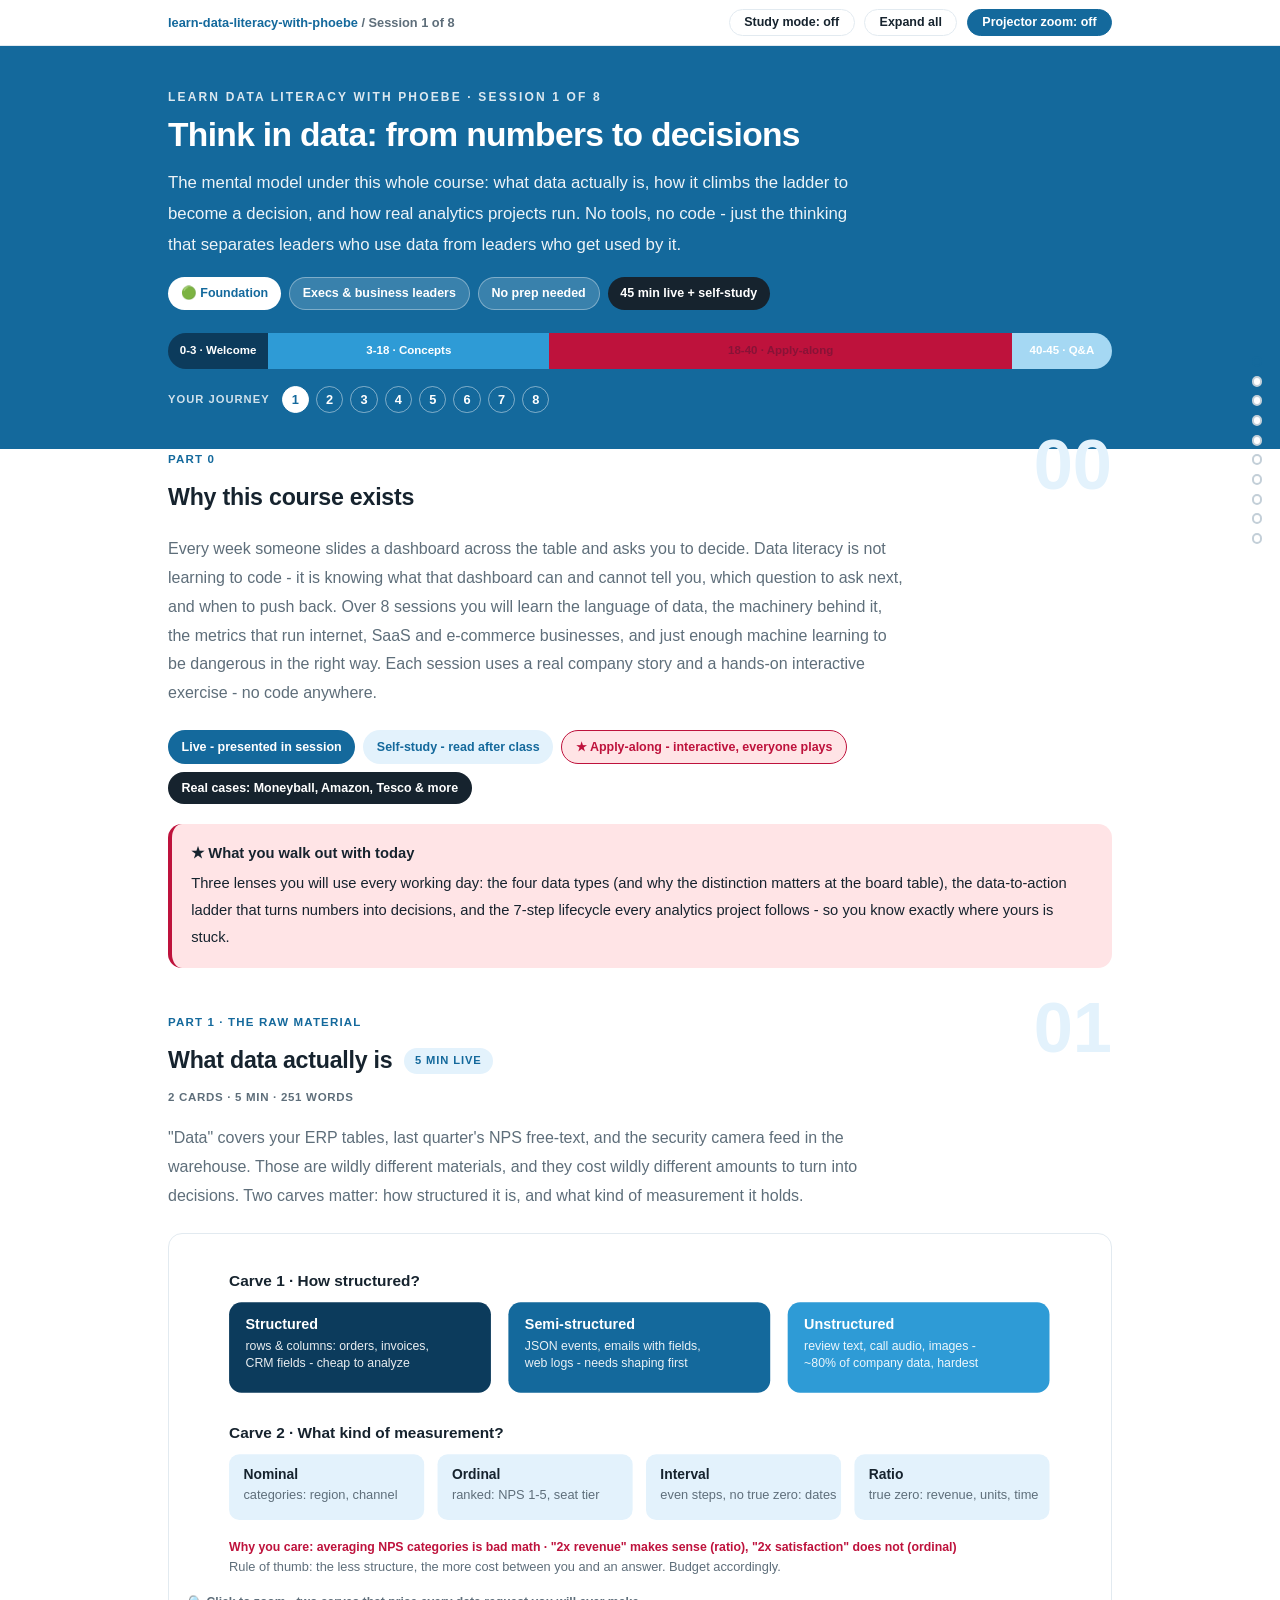
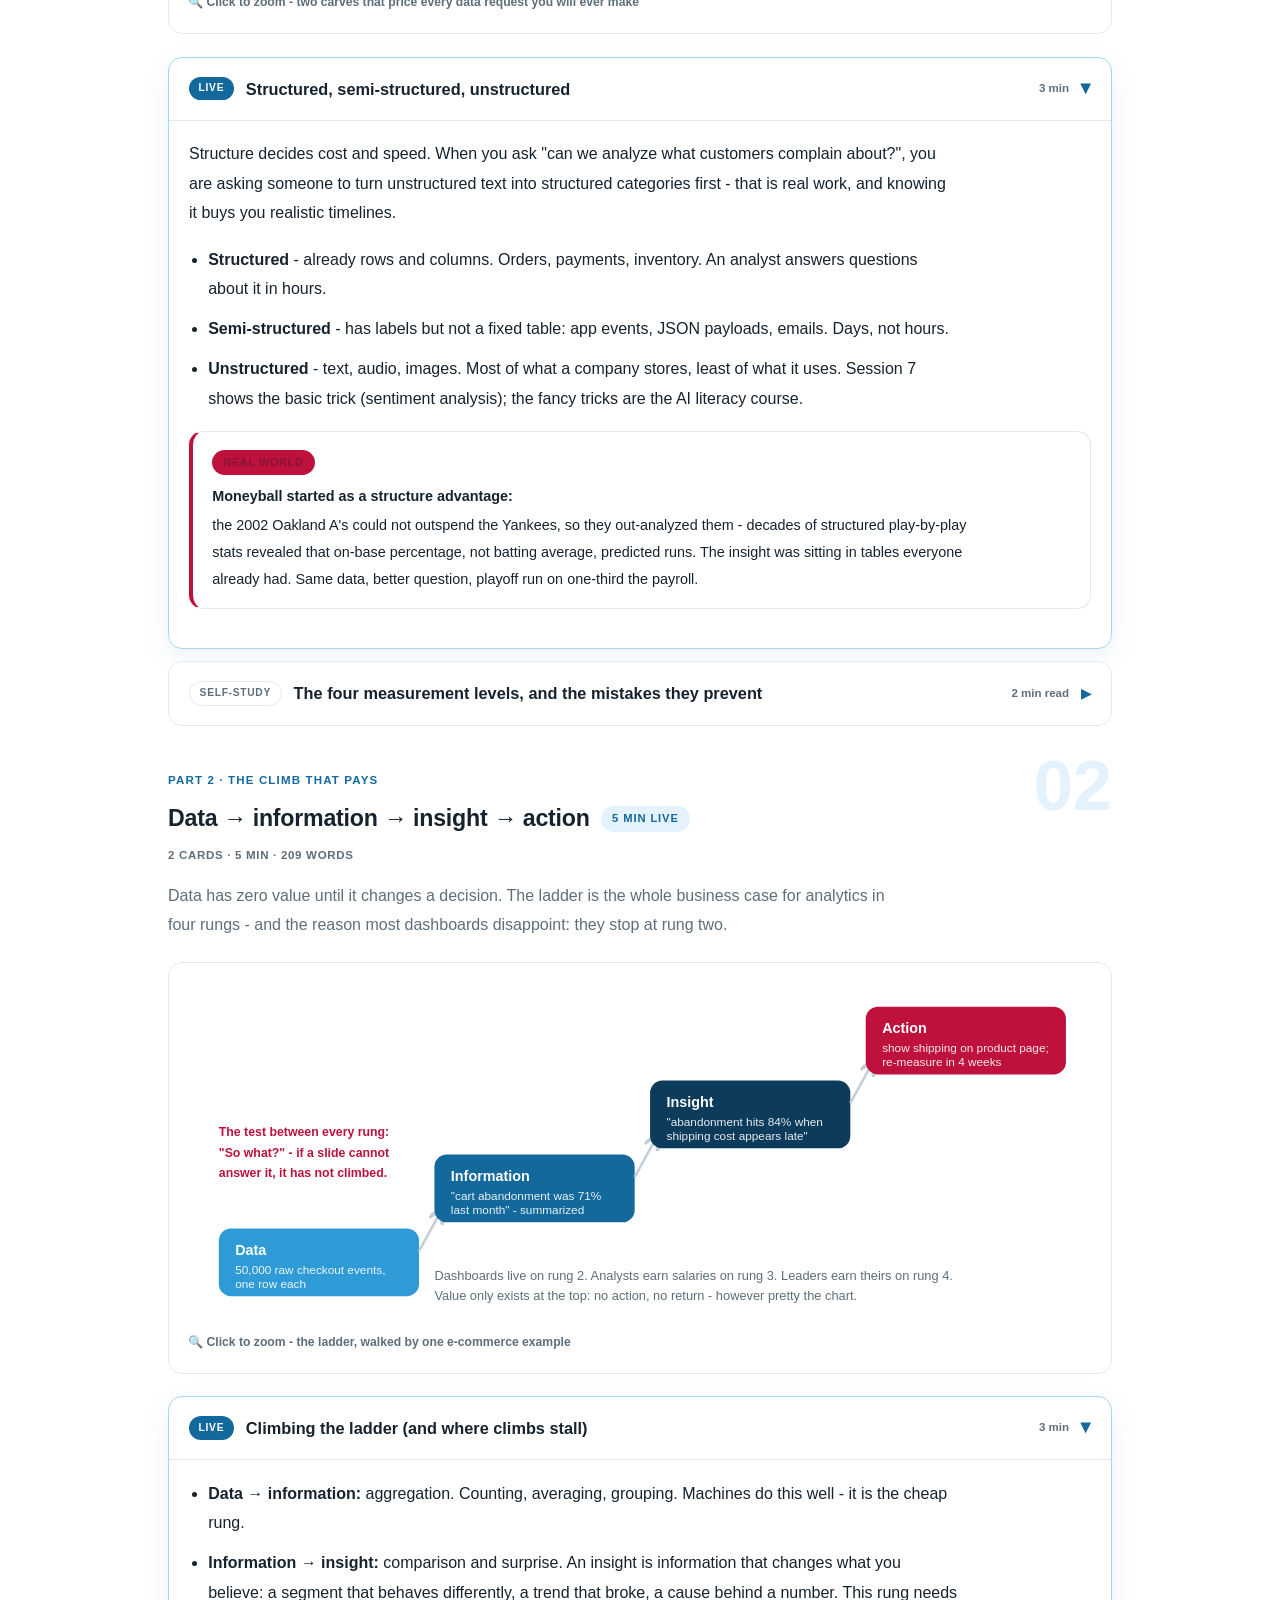
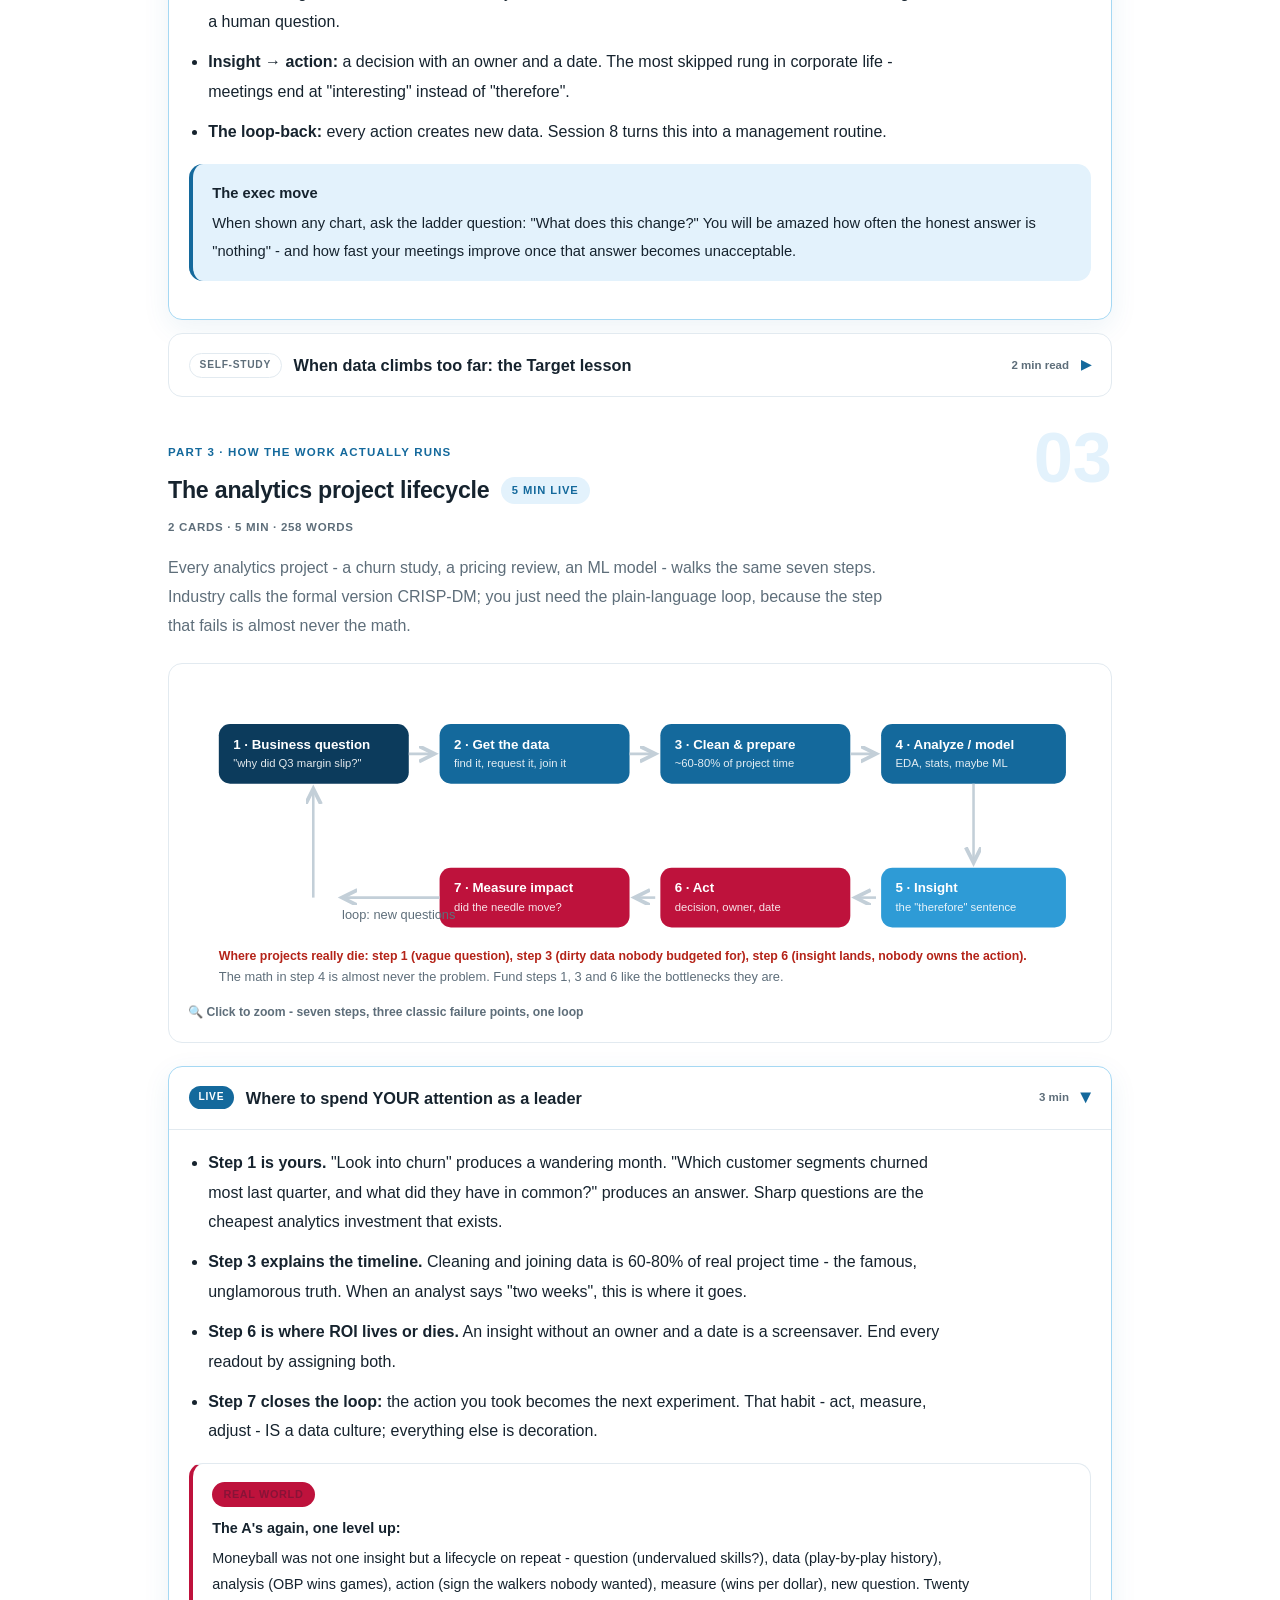
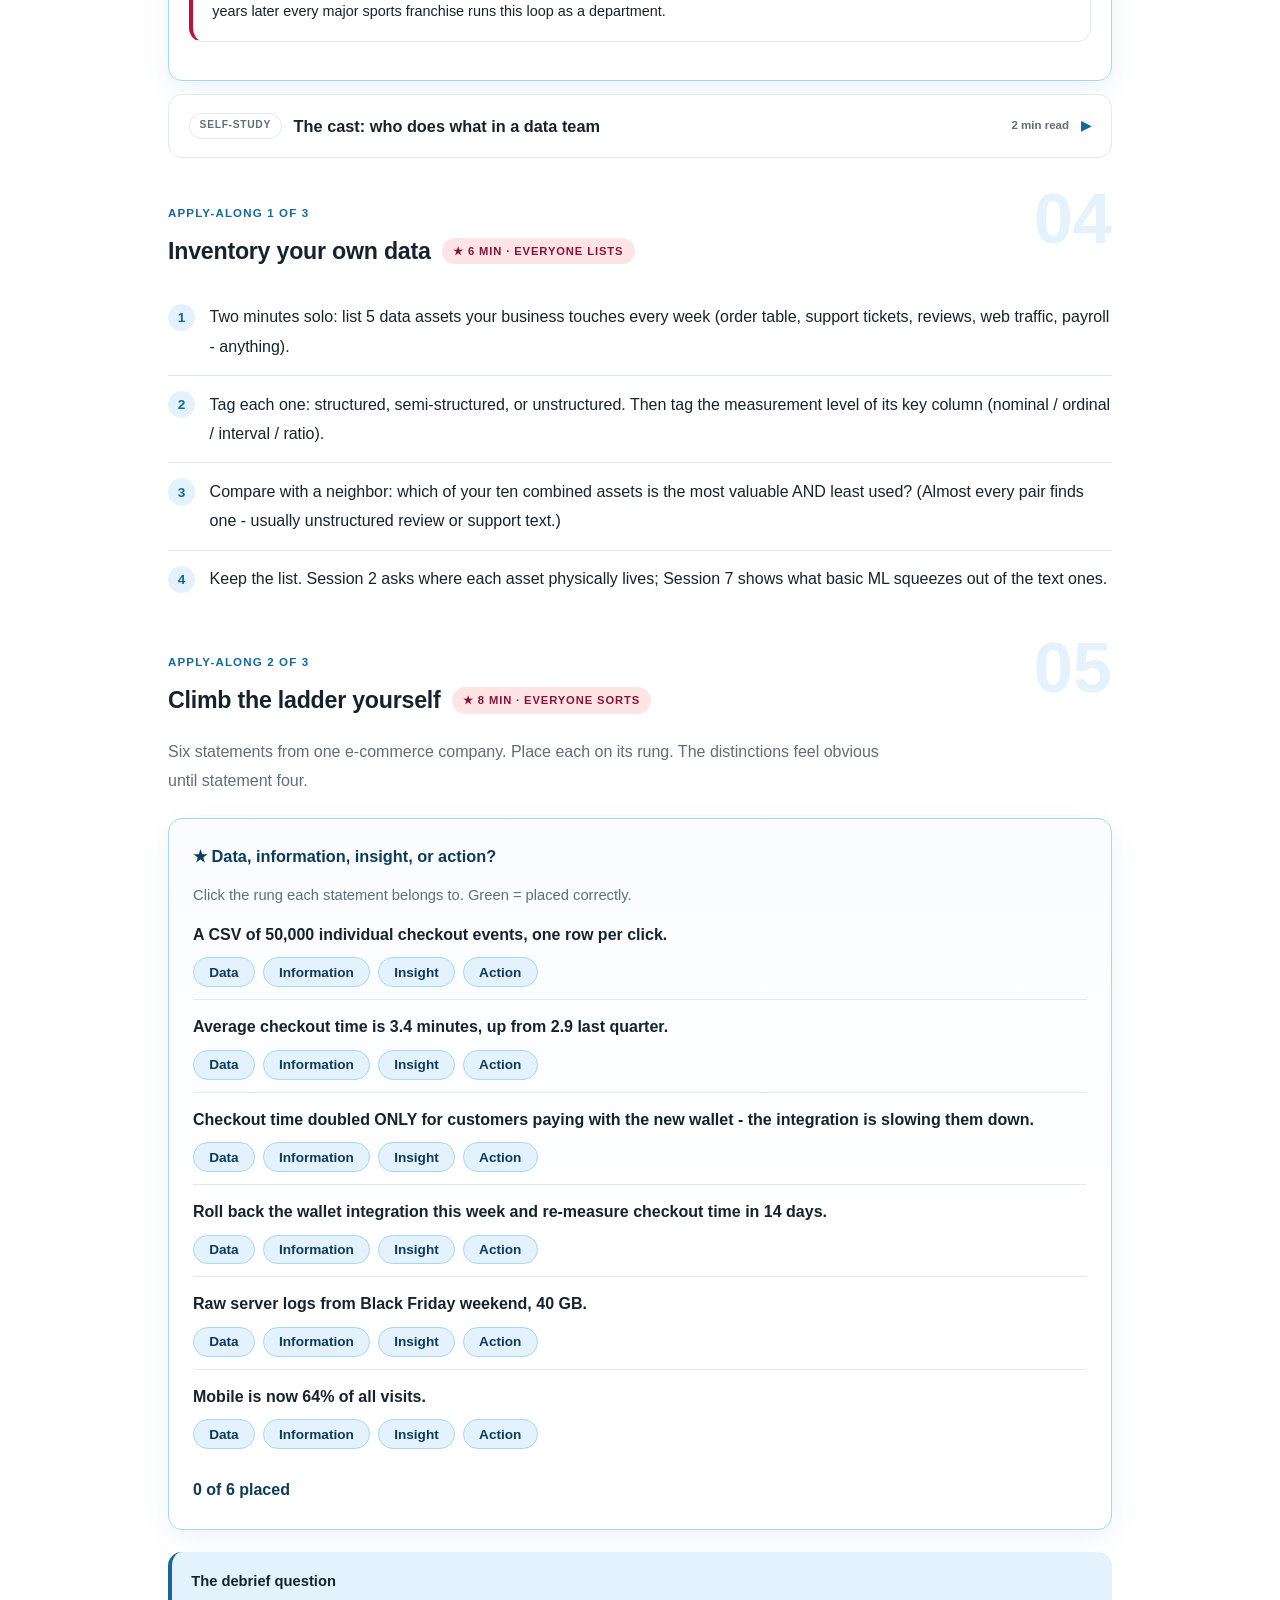
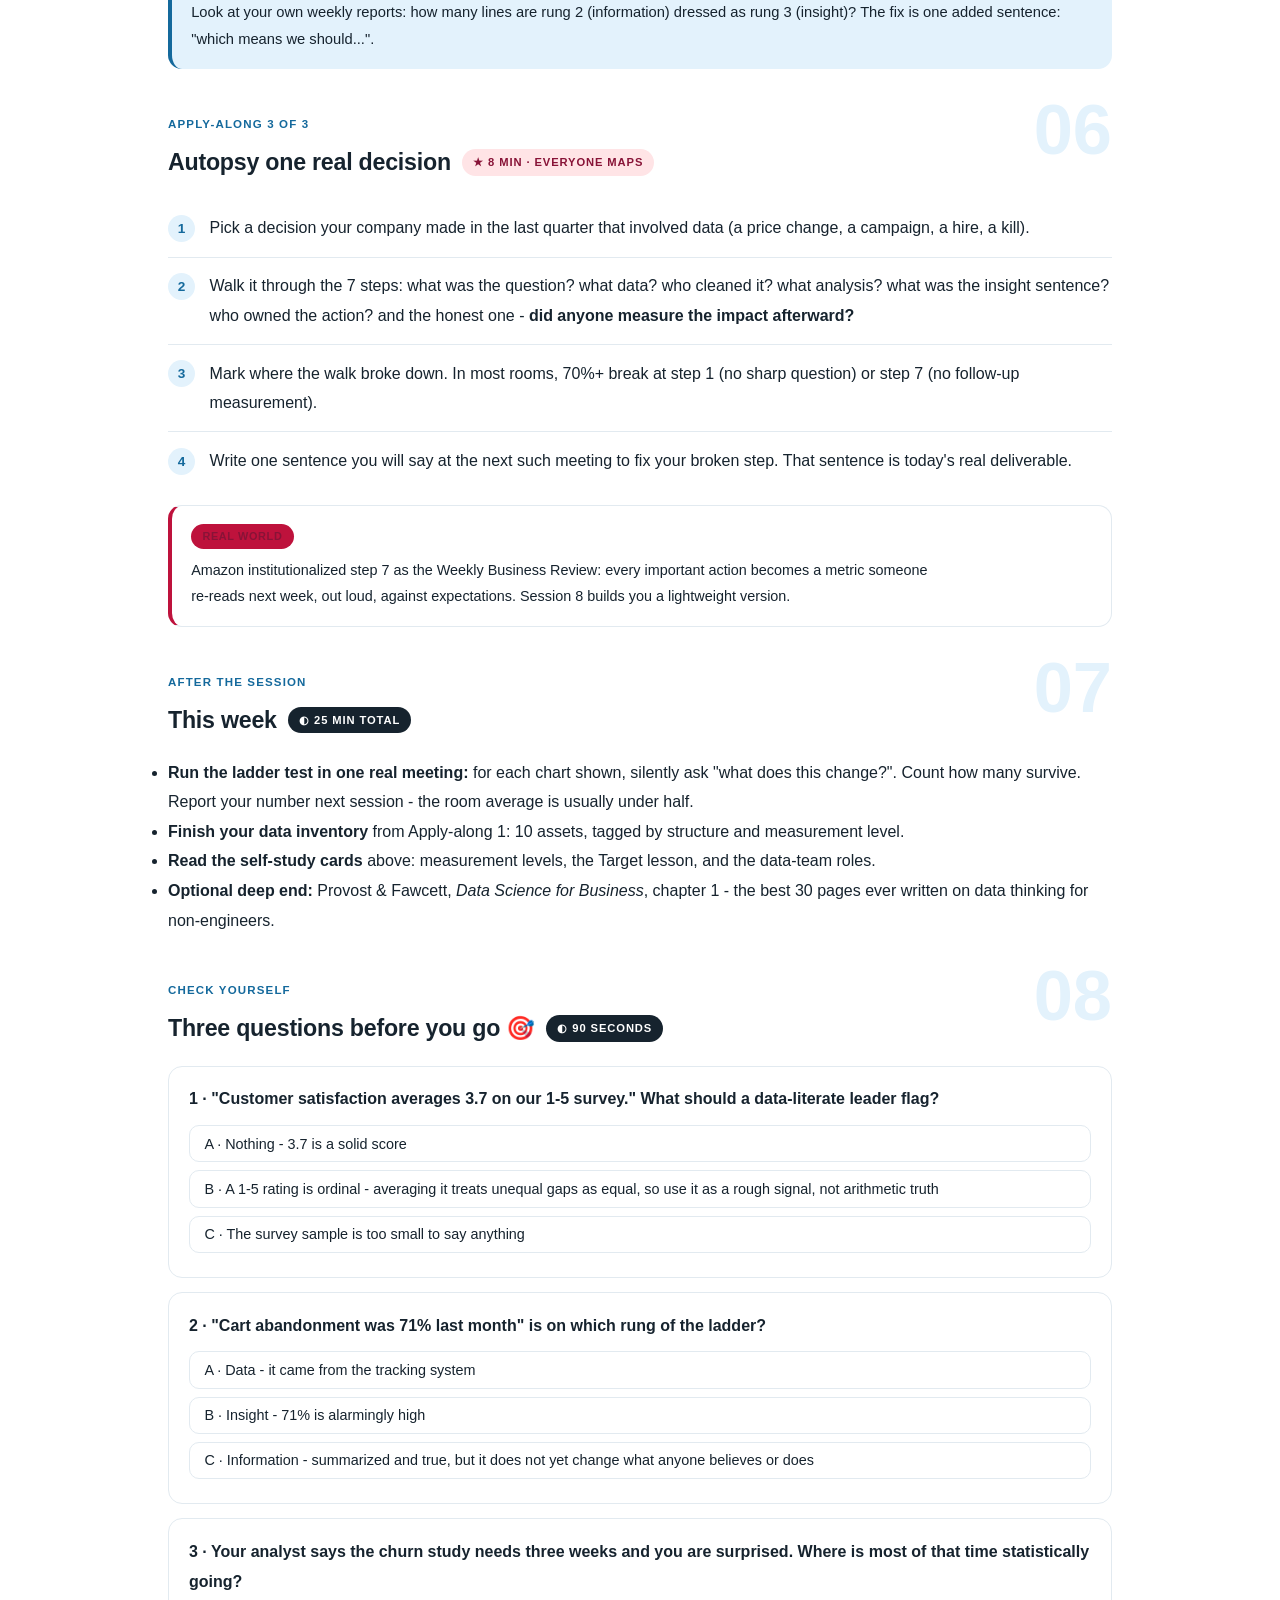
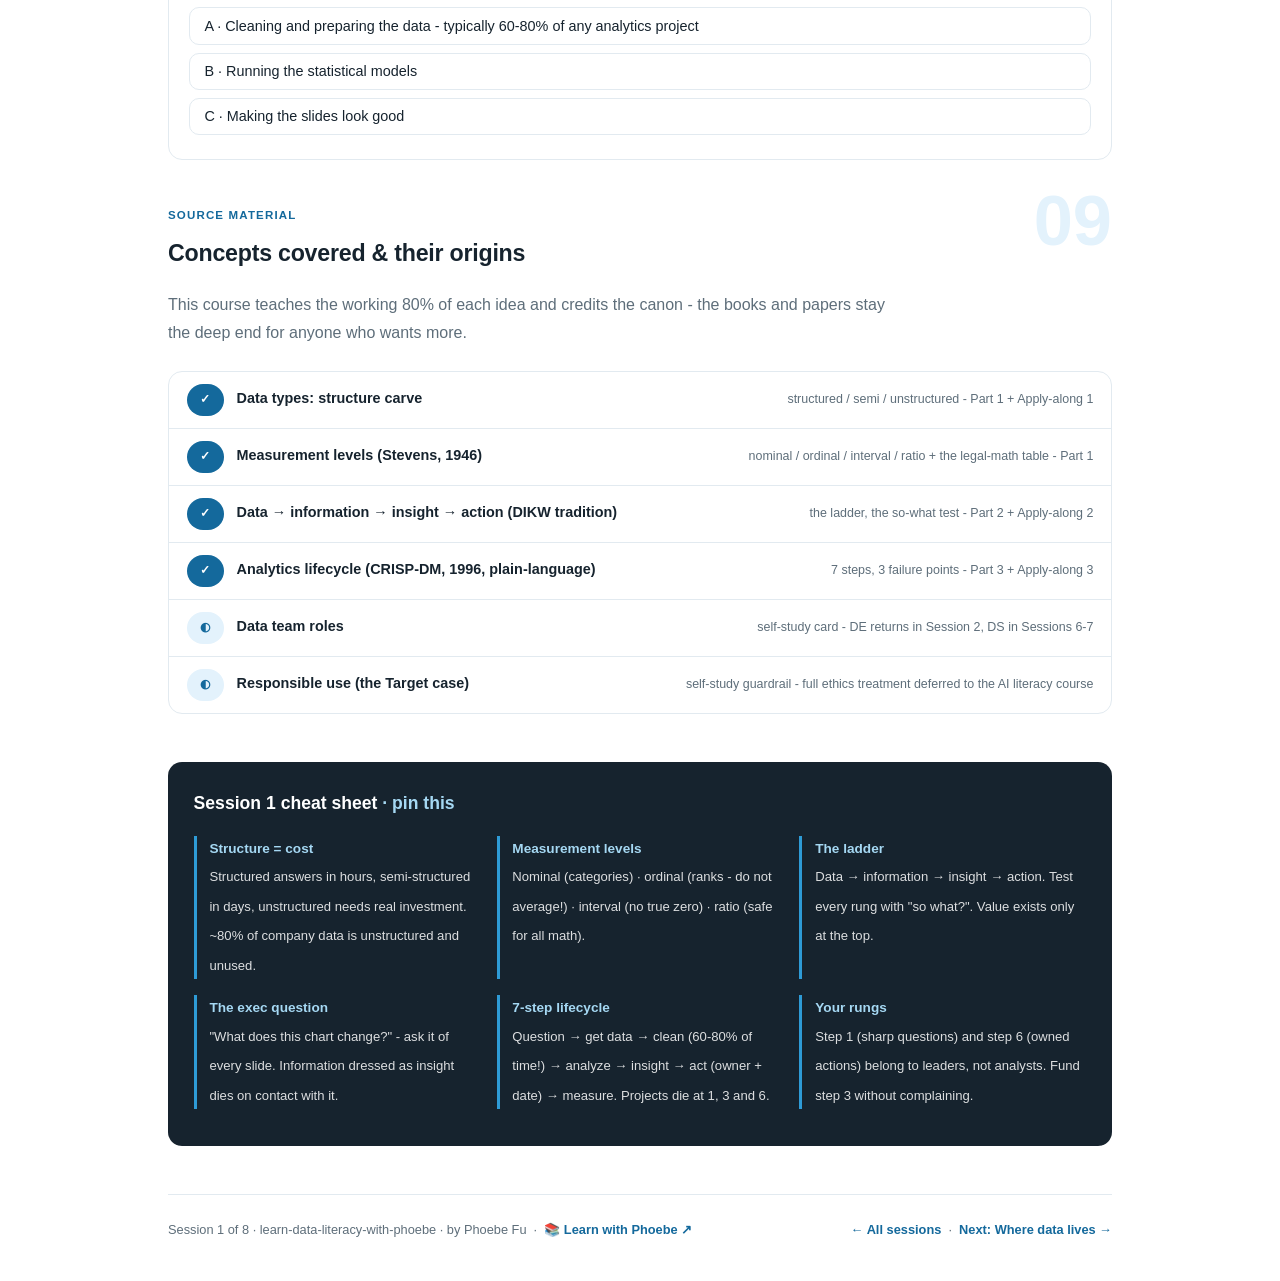
==== courses/01-think-in-data.html @ 130845bd "Fix diagram clipping and make every page readable on a narrow screen Diagrams: measured geometry def" ====
<!DOCTYPE html>
<html lang="en">
<head>
<meta charset="UTF-8">
<meta name="viewport" content="width=device-width, initial-scale=1.0">
<title>Session 1 · Think in data - learn data literacy with phoebe</title>
<link rel="stylesheet" href="../assets/style.css?v=16">
</head>
<body>

<div class="toolbar">
  <div class="wrap">
    <span class="crumb"><a href="../index.html">learn-data-literacy-with-phoebe</a> / Session 1 of 8</span>
    <button class="btn" id="toggle-all" type="button">Expand all</button>
    <button class="btn primary" id="zoom-toggle" type="button">Projector zoom: off</button>
  </div>
</div>

<header class="masthead">
  <div class="wrap">
    <div class="eyebrow">Learn Data Literacy with Phoebe · Session 1 of 8</div>
    <h1>Think in data: <span class="accent">from numbers to decisions</span></h1>
    <p class="sub">The mental model under this whole course: what data actually is, how it climbs the ladder to become a decision, and how real analytics projects run. No tools, no code - just the thinking that separates leaders who use data from leaders who get used by it.</p>
    <div class="chip-row">
      <span class="chip level">🟢 Foundation</span>
      <span class="chip audience">Execs &amp; business leaders</span>
      <span class="chip audience">No prep needed</span>
      <span class="chip time">45 min live + self-study</span>
    </div>
    <div class="agenda">
      <span class="a1" style="flex:1">0-3 · Welcome</span>
      <span class="a2" style="flex:3">3-18 · Concepts</span>
      <span class="a3" style="flex:5">18-40 · Apply-along</span>
      <span class="a4" style="flex:1">40-45 · Q&amp;A</span>
    </div>
  </div>
</header>

<main class="wrap">

  <!-- ============ INTRO ============ -->
  <section class="section" id="intro">
    <div class="section-kicker">
      <span class="klabel">Part 0</span>
      <h2>Why this course exists</h2>
    </div>
    <p class="lede">Every week someone slides a dashboard across the table and asks you to decide. Data literacy is not learning to code - it is knowing what that dashboard can and cannot tell you, which question to ask next, and when to push back. Over 8 sessions you will learn the language of data, the machinery behind it, the metrics that run internet, SaaS and e-commerce businesses, and just enough machine learning to be dangerous in the right way. Each session uses a real company story and a hands-on interactive exercise - no code anywhere.</p>
    <div class="legend">
      <span class="pill solid">Live - presented in session</span>
      <span class="pill light">Self-study - read after class</span>
      <span class="pill amber">★ Apply-along - interactive, everyone plays</span>
      <span class="pill inkpill">Real cases: Moneyball, Amazon, Tesco &amp; more</span>
    </div>
    <div class="callout win">
      <strong>★ What you walk out with today</strong>
      Three lenses you will use every working day: the four data types (and why the distinction matters at the board table), the data-to-action ladder that turns numbers into decisions, and the 7-step lifecycle every analytics project follows - so you know exactly where yours is stuck.
    </div>
  </section>

  <!-- ============ PART 1: DATA TYPES ============ -->
  <section class="section" id="data-types">
    <div class="section-kicker">
      <span class="klabel">Part 1 · the raw material</span>
      <h2>What data actually is <span class="tag concept">5 min live</span></h2>
    </div>
    <p class="lede">"Data" covers your ERP tables, last quarter's NPS free-text, and the security camera feed in the warehouse. Those are wildly different materials, and they cost wildly different amounts to turn into decisions. Two carves matter: how structured it is, and what kind of measurement it holds.</p>

    <figure class="zoomable">
      <svg viewBox="0 0 880 320" xmlns="http://www.w3.org/2000/svg" role="img" aria-label="Data types: structured, semi-structured, unstructured columns with examples, plus measurement levels below">
        <style>
          .dtT { font: 700 14px Inter, sans-serif; fill: #FFFFFF; }
          .dtS { font: 400 12px Inter, sans-serif; fill: #FFFFFF; opacity: .9; }
          .dtH { font: 700 15px Inter, sans-serif; fill: #16232E; }
          .dtX { font: 400 12.5px Inter, sans-serif; fill: #5E6E7A; }
          .dtN { font: 600 12px Inter, sans-serif; fill: #BE123C; }
        </style>
        <text class="dtH" x="40" y="32">Carve 1 · How structured?</text>
        <rect x="40" y="48" width="255" height="88" rx="12" fill="#0C3B5C"/>
        <text class="dtT" x="56" y="74">Structured</text>
        <text class="dtS" x="56" y="94">rows &amp; columns: orders, invoices,</text>
        <text class="dtS" x="56" y="111">CRM fields - cheap to analyze</text>
        <rect x="312" y="48" width="255" height="88" rx="12" fill="#14699C"/>
        <text class="dtT" x="328" y="74">Semi-structured</text>
        <text class="dtS" x="328" y="94">JSON events, emails with fields,</text>
        <text class="dtS" x="328" y="111">web logs - needs shaping first</text>
        <rect x="584" y="48" width="255" height="88" rx="12" fill="#2E9BD6"/>
        <text class="dtT" x="600" y="74">Unstructured</text>
        <text class="dtS" x="600" y="94">review text, call audio, images -</text>
        <text class="dtS" x="600" y="111">~80% of company data, hardest</text>
        <text class="dtH" x="40" y="180">Carve 2 · What kind of measurement?</text>
        <rect x="40" y="196" width="190" height="64" rx="10" fill="#E3F2FC"/>
        <text class="dtH" x="54" y="220" style="font-size:13.5px">Nominal</text>
        <text class="dtX" x="54" y="240">categories: region, channel</text>
        <rect x="243" y="196" width="190" height="64" rx="10" fill="#E3F2FC"/>
        <text class="dtH" x="257" y="220" style="font-size:13.5px">Ordinal</text>
        <text class="dtX" x="257" y="240">ranked: NPS 1-5, seat tier</text>
        <rect x="446" y="196" width="190" height="64" rx="10" fill="#E3F2FC"/>
        <text class="dtH" x="460" y="220" style="font-size:13.5px">Interval</text>
        <text class="dtX" x="460" y="240">even steps, no true zero: dates</text>
        <rect x="649" y="196" width="190" height="64" rx="10" fill="#E3F2FC"/>
        <text class="dtH" x="663" y="220" style="font-size:13.5px">Ratio</text>
        <text class="dtX" x="663" y="240">true zero: revenue, units, time</text>
        <text class="dtN" x="40" y="290">Why you care: averaging NPS categories is bad math · "2x revenue" makes sense (ratio), "2x satisfaction" does not (ordinal)</text>
        <text class="dtX" x="40" y="310">Rule of thumb: the less structure, the more cost between you and an answer. Budget accordingly.</text>
      </svg>
      <figcaption>🔍 Click to zoom - two carves that price every data request you will ever make</figcaption>
    </figure>

    <details class="card" open>
      <summary><span class="mode live">Live</span>Structured, semi-structured, unstructured<span class="mini">3 min</span><span class="caret">▶</span></summary>
      <div class="body">
        <p>Structure decides cost and speed. When you ask "can we analyze what customers complain about?", you are asking someone to turn unstructured text into structured categories first - that is real work, and knowing it buys you realistic timelines.</p>
        <ul>
          <li><strong>Structured</strong> - already rows and columns. Orders, payments, inventory. An analyst answers questions about it in hours.</li>
          <li><strong>Semi-structured</strong> - has labels but not a fixed table: app events, JSON payloads, emails. Days, not hours.</li>
          <li><strong>Unstructured</strong> - text, audio, images. Most of what a company stores, least of what it uses. Session 7 shows the basic trick (sentiment analysis); the fancy tricks are the AI literacy course.</li>
        </ul>
        <div class="callout example">
          <span class="ex-pill">Real world</span>
          <p><strong>Moneyball started as a structure advantage:</strong> the 2002 Oakland A's could not outspend the Yankees, so they out-analyzed them - decades of structured play-by-play stats revealed that on-base percentage, not batting average, predicted runs. The insight was sitting in tables everyone already had. Same data, better question, playoff run on one-third the payroll.</p>
        </div>
      </div>
    </details>

    <details class="card">
      <summary><span class="mode self">Self-study</span>The four measurement levels, and the mistakes they prevent<span class="mini">2 min read</span><span class="caret">▶</span></summary>
      <div class="body">
        <p>Nominal, ordinal, interval, ratio - a 1946 psychology paper (Stevens) that still decides which math is legal on which column.</p>
        <table class="clean">
          <thead><tr><th>Level</th><th>Example</th><th>Legal math</th><th>Classic mistake</th></tr></thead>
          <tbody>
            <tr><td>Nominal</td><td>region, payment method</td><td>counts, mode</td><td>"average region" - meaningless</td></tr>
            <tr><td>Ordinal</td><td>NPS bucket, support tier</td><td>median, ranking</td><td>averaging 1-5 ratings as if the gaps were equal</td></tr>
            <tr><td>Interval</td><td>dates, temperature</td><td>differences</td><td>"March is twice February" - no true zero</td></tr>
            <tr><td>Ratio</td><td>revenue, units, duration</td><td>everything incl. ratios</td><td>rare - this one is safe</td></tr>
          </tbody>
        </table>
        <p>The exec takeaway: when a slide averages an ordinal scale ("satisfaction is 3.7"), treat it as a rough signal, not arithmetic truth - and feel free to say so.</p>
      </div>
    </details>
  </section>

  <!-- ============ PART 2: THE LADDER ============ -->
  <section class="section" id="ladder">
    <div class="section-kicker">
      <span class="klabel">Part 2 · the climb that pays</span>
      <h2>Data → information → insight → action <span class="tag concept">5 min live</span></h2>
    </div>
    <p class="lede">Data has zero value until it changes a decision. The ladder is the whole business case for analytics in four rungs - and the reason most dashboards disappoint: they stop at rung two.</p>

    <figure class="zoomable">
      <svg viewBox="0 0 880 330" xmlns="http://www.w3.org/2000/svg" role="img" aria-label="Ascending ladder from data to information to insight to action, each rung with a definition and the cart abandonment example">
        <style>
          .laT { font: 700 14px Inter, sans-serif; fill: #FFFFFF; }
          .laS { font: 400 11.5px Inter, sans-serif; fill: #FFFFFF; opacity: .9; }
          .laX { font: 400 12.5px Inter, sans-serif; fill: #5E6E7A; }
          .laQ { font: 600 12px Inter, sans-serif; fill: #BE123C; }
          .laA { stroke: #C3CFD8; stroke-width: 2.5; fill: none; marker-end: url(#laAh); }
        </style>
        <defs>
          <marker id="laAh" markerWidth="8" markerHeight="8" refX="6" refY="3" orient="auto">
            <path d="M0,0 L6,3 L0,6" fill="none" stroke="#C3CFD8" stroke-width="1.5"/>
          </marker>
        </defs>
        <rect x="30" y="240" width="195" height="66" rx="12" fill="#2E9BD6"/>
        <text class="laT" x="46" y="266">Data</text>
        <text class="laS" x="46" y="284">50,000 raw checkout events,</text>
        <text class="laS" x="46" y="298">one row each</text>
        <line class="laA" x1="225" y1="262" x2="248" y2="220"/>
        <rect x="240" y="168" width="195" height="66" rx="12" fill="#14699C"/>
        <text class="laT" x="256" y="194">Information</text>
        <text class="laS" x="256" y="212">"cart abandonment was 71%</text>
        <text class="laS" x="256" y="226">last month" - summarized</text>
        <line class="laA" x1="435" y1="190" x2="458" y2="148"/>
        <rect x="450" y="96" width="195" height="66" rx="12" fill="#0C3B5C"/>
        <text class="laT" x="466" y="122">Insight</text>
        <text class="laS" x="466" y="140">"abandonment hits 84% when</text>
        <text class="laS" x="466" y="154">shipping cost appears late"</text>
        <line class="laA" x1="645" y1="118" x2="668" y2="76"/>
        <rect x="660" y="24" width="195" height="66" rx="12" fill="#BE123C"/>
        <text class="laT" x="676" y="50">Action</text>
        <text class="laS" x="676" y="68">show shipping on product page;</text>
        <text class="laS" x="676" y="82">re-measure in 4 weeks</text>
        <text class="laQ" x="30" y="150">The test between every rung:</text>
        <text class="laQ" x="30" y="170">"So what?" - if a slide cannot</text>
        <text class="laQ" x="30" y="190">answer it, it has not climbed.</text>
        <text class="laX" x="240" y="290">Dashboards live on rung 2. Analysts earn salaries on rung 3. Leaders earn theirs on rung 4.</text>
        <text class="laX" x="240" y="310">Value only exists at the top: no action, no return - however pretty the chart.</text>
      </svg>
      <figcaption>🔍 Click to zoom - the ladder, walked by one e-commerce example</figcaption>
    </figure>

    <details class="card" open>
      <summary><span class="mode live">Live</span>Climbing the ladder (and where climbs stall)<span class="mini">3 min</span><span class="caret">▶</span></summary>
      <div class="body">
        <ul>
          <li><strong>Data → information:</strong> aggregation. Counting, averaging, grouping. Machines do this well - it is the cheap rung.</li>
          <li><strong>Information → insight:</strong> comparison and surprise. An insight is information that changes what you believe: a segment that behaves differently, a trend that broke, a cause behind a number. This rung needs a human question.</li>
          <li><strong>Insight → action:</strong> a decision with an owner and a date. The most skipped rung in corporate life - meetings end at "interesting" instead of "therefore".</li>
          <li><strong>The loop-back:</strong> every action creates new data. Session 8 turns this into a management routine.</li>
        </ul>
        <div class="callout tip">
          <strong>The exec move</strong>
          When shown any chart, ask the ladder question: "What does this change?" You will be amazed how often the honest answer is "nothing" - and how fast your meetings improve once that answer becomes unacceptable.
        </div>
      </div>
    </details>

    <details class="card">
      <summary><span class="mode self">Self-study</span>When data climbs too far: the Target lesson<span class="mini">2 min read</span><span class="caret">▶</span></summary>
      <div class="body">
        <p>The ladder has a guardrail. In 2012, Target's statisticians built a pregnancy-prediction score from shopping patterns (unscented lotion, supplements, cotton balls) and mailed baby coupons - famously reaching a teenager before her father knew. The analytics worked perfectly; the action was the failure. Data literacy includes rung-4 judgment: <strong>just because data supports an action does not mean the action is wise, legal, or kind.</strong> Ask "how would this feel published on the front page?" before shipping the campaign.</p>
      </div>
    </details>
  </section>

  <!-- ============ PART 3: LIFECYCLE ============ -->
  <section class="section" id="lifecycle">
    <div class="section-kicker">
      <span class="klabel">Part 3 · how the work actually runs</span>
      <h2>The analytics project lifecycle <span class="tag concept">5 min live</span></h2>
    </div>
    <p class="lede">Every analytics project - a churn study, a pricing review, an ML model - walks the same seven steps. Industry calls the formal version CRISP-DM; you just need the plain-language loop, because the step that fails is almost never the math.</p>

    <figure class="zoomable">
      <svg viewBox="0 0 880 300" xmlns="http://www.w3.org/2000/svg" role="img" aria-label="Seven step analytics lifecycle loop from business question through data, cleaning, analysis, insight, action, measurement, looping back">
        <style>
          .lcT { font: 700 13px Inter, sans-serif; fill: #FFFFFF; }
          .lcS { font: 400 11px Inter, sans-serif; fill: #FFFFFF; opacity: .88; }
          .lcX { font: 400 12.5px Inter, sans-serif; fill: #5E6E7A; }
          .lcW { font: 600 12px Inter, sans-serif; fill: #B42318; }
          .lcA { stroke: #C3CFD8; stroke-width: 2.5; fill: none; marker-end: url(#lcAh); }
        </style>
        <defs>
          <marker id="lcAh" markerWidth="8" markerHeight="8" refX="6" refY="3" orient="auto">
            <path d="M0,0 L6,3 L0,6" fill="none" stroke="#C3CFD8" stroke-width="1.5"/>
          </marker>
        </defs>
        <rect x="30" y="40" width="185" height="58" rx="11" fill="#0C3B5C"/>
        <text class="lcT" x="44" y="64">1 · Business question</text>
        <text class="lcS" x="44" y="82">"why did Q3 margin slip?"</text>
        <rect x="245" y="40" width="185" height="58" rx="11" fill="#14699C"/>
        <text class="lcT" x="259" y="64">2 · Get the data</text>
        <text class="lcS" x="259" y="82">find it, request it, join it</text>
        <rect x="460" y="40" width="185" height="58" rx="11" fill="#14699C"/>
        <text class="lcT" x="474" y="64">3 · Clean &amp; prepare</text>
        <text class="lcS" x="474" y="82">~60-80% of project time</text>
        <rect x="675" y="40" width="180" height="58" rx="11" fill="#14699C"/>
        <text class="lcT" x="689" y="64">4 · Analyze / model</text>
        <text class="lcS" x="689" y="82">EDA, stats, maybe ML</text>
        <rect x="675" y="180" width="180" height="58" rx="11" fill="#2E9BD6"/>
        <text class="lcT" x="689" y="204">5 · Insight</text>
        <text class="lcS" x="689" y="222">the "therefore" sentence</text>
        <rect x="460" y="180" width="185" height="58" rx="11" fill="#BE123C"/>
        <text class="lcT" x="474" y="204">6 · Act</text>
        <text class="lcS" x="474" y="222">decision, owner, date</text>
        <rect x="245" y="180" width="185" height="58" rx="11" fill="#BE123C"/>
        <text class="lcT" x="259" y="204">7 · Measure impact</text>
        <text class="lcS" x="259" y="222">did the needle move?</text>
        <line class="lcA" x1="215" y1="69" x2="240" y2="69"/>
        <line class="lcA" x1="430" y1="69" x2="455" y2="69"/>
        <line class="lcA" x1="645" y1="69" x2="670" y2="69"/>
        <line class="lcA" x1="765" y1="98" x2="765" y2="175"/>
        <line class="lcA" x1="670" y1="209" x2="650" y2="209"/>
        <line class="lcA" x1="455" y1="209" x2="435" y2="209"/>
        <line class="lcA" x1="245" y1="209" x2="150" y2="209"/>
        <line class="lcA" x1="122" y1="209" x2="122" y2="103"/>
        <text class="lcX" x="150" y="230">loop: new questions</text>
        <text class="lcW" x="30" y="270">Where projects really die: step 1 (vague question), step 3 (dirty data nobody budgeted for), step 6 (insight lands, nobody owns the action).</text>
        <text class="lcX" x="30" y="290">The math in step 4 is almost never the problem. Fund steps 1, 3 and 6 like the bottlenecks they are.</text>
      </svg>
      <figcaption>🔍 Click to zoom - seven steps, three classic failure points, one loop</figcaption>
    </figure>

    <details class="card" open>
      <summary><span class="mode live">Live</span>Where to spend YOUR attention as a leader<span class="mini">3 min</span><span class="caret">▶</span></summary>
      <div class="body">
        <ul>
          <li><strong>Step 1 is yours.</strong> "Look into churn" produces a wandering month. "Which customer segments churned most last quarter, and what did they have in common?" produces an answer. Sharp questions are the cheapest analytics investment that exists.</li>
          <li><strong>Step 3 explains the timeline.</strong> Cleaning and joining data is 60-80% of real project time - the famous, unglamorous truth. When an analyst says "two weeks", this is where it goes.</li>
          <li><strong>Step 6 is where ROI lives or dies.</strong> An insight without an owner and a date is a screensaver. End every readout by assigning both.</li>
          <li><strong>Step 7 closes the loop:</strong> the action you took becomes the next experiment. That habit - act, measure, adjust - IS a data culture; everything else is decoration.</li>
        </ul>
        <div class="callout example">
          <span class="ex-pill">Real world</span>
          <p><strong>The A's again, one level up:</strong> Moneyball was not one insight but a lifecycle on repeat - question (undervalued skills?), data (play-by-play history), analysis (OBP wins games), action (sign the walkers nobody wanted), measure (wins per dollar), new question. Twenty years later every major sports franchise runs this loop as a department.</p>
        </div>
      </div>
    </details>

    <details class="card">
      <summary><span class="mode self">Self-study</span>The cast: who does what in a data team<span class="mini">2 min read</span><span class="caret">▶</span></summary>
      <div class="body">
        <table class="clean">
          <thead><tr><th>Role</th><th>Owns</th><th>Ask them for</th></tr></thead>
          <tbody>
            <tr><td>Data engineer (DE)</td><td>pipelines, the plumbing (Session 2)</td><td>"can we get this data flowing reliably?"</td></tr>
            <tr><td>Data analyst (DA)</td><td>steps 2-5: queries, EDA, dashboards</td><td>"what happened, where, to whom?"</td></tr>
            <tr><td>Data scientist (DS)</td><td>step 4 heavy lifting: models, forecasts (Sessions 6-7)</td><td>"what will happen? what drives it?"</td></tr>
            <tr><td>BI / analytics engineer</td><td>metrics layer, self-serve dashboards (Sessions 4-5)</td><td>"one agreed number everyone trusts"</td></tr>
          </tbody>
        </table>
        <p>Small companies collapse all four into one heroic human. Knowing the hats exist keeps your requests fair - and tells you who is missing when everything feels slow.</p>
      </div>
    </details>
  </section>

  <!-- ============ DEMO 1 ============ -->
  <section class="section" id="demo-1">
    <div class="section-kicker">
      <span class="klabel">Apply-along 1 of 3</span>
      <h2>Inventory your own data <span class="tag demo">★ 6 min · everyone lists</span></h2>
    </div>
    <div class="steps">
      <div class="step"><p>Two minutes solo: list 5 data assets your business touches every week (order table, support tickets, reviews, web traffic, payroll - anything).</p></div>
      <div class="step"><p>Tag each one: structured, semi-structured, or unstructured. Then tag the measurement level of its key column (nominal / ordinal / interval / ratio).</p></div>
      <div class="step"><p>Compare with a neighbor: which of your ten combined assets is the most valuable AND least used? (Almost every pair finds one - usually unstructured review or support text.)</p></div>
      <div class="step"><p>Keep the list. Session 2 asks where each asset physically lives; Session 7 shows what basic ML squeezes out of the text ones.</p></div>
    </div>
  </section>

  <!-- ============ DEMO 2 ============ -->
  <section class="section" id="demo-2">
    <div class="section-kicker">
      <span class="klabel">Apply-along 2 of 3</span>
      <h2>Climb the ladder yourself <span class="tag demo">★ 8 min · everyone sorts</span></h2>
    </div>
    <p class="lede">Six statements from one e-commerce company. Place each on its rung. The distinctions feel obvious until statement four.</p>
    <div class="widget" data-widget="sorter" data-config='{
      "title": "★ Data, information, insight, or action?",
      "intro": "Click the rung each statement belongs to. Green = placed correctly.",
      "categories": ["Data", "Information", "Insight", "Action"],
      "items": [
        {"t": "A CSV of 50,000 individual checkout events, one row per click.", "c": 0, "why": "raw and unaggregated - nobody can decide anything from rows"},
        {"t": "Average checkout time is 3.4 minutes, up from 2.9 last quarter.", "c": 1, "why": "summarized and true, but no so-what yet"},
        {"t": "Checkout time doubled ONLY for customers paying with the new wallet - the integration is slowing them down.", "c": 2, "why": "a comparison that changes what you believe and points at a cause"},
        {"t": "Roll back the wallet integration this week and re-measure checkout time in 14 days.", "c": 3, "why": "decision + owner + date + a loop back to measurement"},
        {"t": "Raw server logs from Black Friday weekend, 40 GB.", "c": 0, "why": "volume is not value - still rung one"},
        {"t": "Mobile is now 64% of all visits.", "c": 1, "why": "a clean summary - it only becomes insight when paired with a consequence"}
      ]}'></div>
    <div class="callout tip">
      <strong>The debrief question</strong>
      Look at your own weekly reports: how many lines are rung 2 (information) dressed as rung 3 (insight)? The fix is one added sentence: "which means we should...".
    </div>
  </section>

  <!-- ============ DEMO 3 ============ -->
  <section class="section" id="demo-3">
    <div class="section-kicker">
      <span class="klabel">Apply-along 3 of 3</span>
      <h2>Autopsy one real decision <span class="tag demo">★ 8 min · everyone maps</span></h2>
    </div>
    <div class="steps">
      <div class="step"><p>Pick a decision your company made in the last quarter that involved data (a price change, a campaign, a hire, a kill).</p></div>
      <div class="step"><p>Walk it through the 7 steps: what was the question? what data? who cleaned it? what analysis? what was the insight sentence? who owned the action? and the honest one - <strong>did anyone measure the impact afterward?</strong></p></div>
      <div class="step"><p>Mark where the walk broke down. In most rooms, 70%+ break at step 1 (no sharp question) or step 7 (no follow-up measurement).</p></div>
      <div class="step"><p>Write one sentence you will say at the next such meeting to fix your broken step. That sentence is today's real deliverable.</p></div>
    </div>
    <div class="callout example">
      <span class="ex-pill">Real world</span>
      <p>Amazon institutionalized step 7 as the Weekly Business Review: every important action becomes a metric someone re-reads next week, out loud, against expectations. Session 8 builds you a lightweight version.</p>
    </div>
  </section>

  <!-- ============ HOMEWORK ============ -->
  <section class="section" id="exercise">
    <div class="section-kicker">
      <span class="klabel">After the session</span>
      <h2>This week <span class="tag exercise">◐ 25 min total</span></h2>
    </div>
    <ul>
      <li><strong>Run the ladder test in one real meeting:</strong> for each chart shown, silently ask "what does this change?". Count how many survive. Report your number next session - the room average is usually under half.</li>
      <li><strong>Finish your data inventory</strong> from Apply-along 1: 10 assets, tagged by structure and measurement level.</li>
      <li><strong>Read the self-study cards</strong> above: measurement levels, the Target lesson, and the data-team roles.</li>
      <li><strong>Optional deep end:</strong> Provost &amp; Fawcett, <em>Data Science for Business</em>, chapter 1 - the best 30 pages ever written on data thinking for non-engineers.</li>
    </ul>
  </section>

  <!-- ============ QUIZ ============ -->
  <section class="section" id="quiz">
    <div class="section-kicker">
      <span class="klabel">Check yourself</span>
      <h2>Three questions before you go 🎯 <span class="tag exercise">◐ 90 seconds</span></h2>
    </div>
    <div class="quiz-q" data-answer="1">
      <p class="qtext">1 · "Customer satisfaction averages 3.7 on our 1-5 survey." What should a data-literate leader flag?</p>
      <button class="qopt" type="button">A · Nothing - 3.7 is a solid score</button>
      <button class="qopt" type="button">B · A 1-5 rating is ordinal - averaging it treats unequal gaps as equal, so use it as a rough signal, not arithmetic truth</button>
      <button class="qopt" type="button">C · The survey sample is too small to say anything</button>
      <p class="qwhy">Ordinal scales rank, they do not measure distance. The gap between "4" and "5" may be a chasm while "2" to "3" is a shrug. Medians and distributions tell the honest story.</p>
    </div>
    <div class="quiz-q" data-answer="2">
      <p class="qtext">2 · "Cart abandonment was 71% last month" is on which rung of the ladder?</p>
      <button class="qopt" type="button">A · Data - it came from the tracking system</button>
      <button class="qopt" type="button">B · Insight - 71% is alarmingly high</button>
      <button class="qopt" type="button">C · Information - summarized and true, but it does not yet change what anyone believes or does</button>
      <p class="qwhy">Aggregation makes information. It becomes insight only when a comparison adds a "because" or a "which means" - like the shipping-cost finding.</p>
    </div>
    <div class="quiz-q" data-answer="0">
      <p class="qtext">3 · Your analyst says the churn study needs three weeks and you are surprised. Where is most of that time statistically going?</p>
      <button class="qopt" type="button">A · Cleaning and preparing the data - typically 60-80% of any analytics project</button>
      <button class="qopt" type="button">B · Running the statistical models</button>
      <button class="qopt" type="button">C · Making the slides look good</button>
      <p class="qwhy">The unglamorous truth of the lifecycle: joining, deduplicating and fixing data dwarfs the analysis itself. Fund the plumbing (Session 2) and the three weeks becomes one.</p>
    </div>
    <p class="quiz-score"></p>
  </section>

  <!-- ============ SOURCES ============ -->
  <section class="section" id="official">
    <div class="section-kicker">
      <span class="klabel">Source material</span>
      <h2>Concepts covered &amp; their origins</h2>
    </div>
    <p class="lede">This course teaches the working 80% of each idea and credits the canon - the books and papers stay the deep end for anyone who wants more.</p>
    <div class="covered">
      <div class="covered-row"><span class="status pill solid">✓</span><span class="name">Data types: structure carve</span><span class="note">structured / semi / unstructured - Part 1 + Apply-along 1</span></div>
      <div class="covered-row"><span class="status pill solid">✓</span><span class="name">Measurement levels (Stevens, 1946)</span><span class="note">nominal / ordinal / interval / ratio + the legal-math table - Part 1</span></div>
      <div class="covered-row"><span class="status pill solid">✓</span><span class="name">Data → information → insight → action (DIKW tradition)</span><span class="note">the ladder, the so-what test - Part 2 + Apply-along 2</span></div>
      <div class="covered-row"><span class="status pill solid">✓</span><span class="name">Analytics lifecycle (CRISP-DM, 1996, plain-language)</span><span class="note">7 steps, 3 failure points - Part 3 + Apply-along 3</span></div>
      <div class="covered-row"><span class="status pill light">◐</span><span class="name">Data team roles</span><span class="note">self-study card - DE returns in Session 2, DS in Sessions 6-7</span></div>
      <div class="covered-row"><span class="status pill light">◐</span><span class="name">Responsible use (the Target case)</span><span class="note">self-study guardrail - full ethics treatment deferred to the AI literacy course</span></div>
    </div>
  </section>

  <!-- ============ CHEAT SHEET ============ -->
  <section class="cheat" id="cheatsheet">
    <h3>Session 1 cheat sheet <span>· pin this</span></h3>
    <div class="grid-2">
      <div class="cheat-item"><b>Structure = cost</b><span>Structured answers in hours, semi-structured in days, unstructured needs real investment. ~80% of company data is unstructured and unused.</span></div>
      <div class="cheat-item"><b>Measurement levels</b><span>Nominal (categories) · ordinal (ranks - do not average!) · interval (no true zero) · ratio (safe for all math).</span></div>
      <div class="cheat-item"><b>The ladder</b><span>Data → information → insight → action. Test every rung with "so what?". Value exists only at the top.</span></div>
      <div class="cheat-item"><b>The exec question</b><span>"What does this chart change?" - ask it of every slide. Information dressed as insight dies on contact with it.</span></div>
      <div class="cheat-item"><b>7-step lifecycle</b><span>Question → get data → clean (60-80% of time!) → analyze → insight → act (owner + date) → measure. Projects die at 1, 3 and 6.</span></div>
      <div class="cheat-item"><b>Your rungs</b><span>Step 1 (sharp questions) and step 6 (owned actions) belong to leaders, not analysts. Fund step 3 without complaining.</span></div>
    </div>
  </section>

  <footer class="pagefoot">
    <span>Session 1 of 8 · learn-data-literacy-with-phoebe · by Phoebe Fu &nbsp;·&nbsp; 📚 <a href="https://phoebefu6.github.io/learn-with-phoebe/">Learn with Phoebe ↗</a></span>
    <span><a href="../index.html">← All sessions</a> &nbsp;·&nbsp; <a href="02-where-data-lives.html">Next: Where data lives →</a></span>
  </footer>

</main>

<script src="../assets/app.js?v=16"></script>
<script src="../assets/widgets.js?v=16"></script>
</body>
</html>
---- assets/style.css ----
/* learn-data-literacy-with-phoebe - editorial bold design system
   Accent: nordic steel #14699C · Ink: #16232E · Flagship: crimson #BE123C */

:root {
  --indigo: #14699C;
  --indigo-deep: #0C3B5C;
  --indigo-mid: #2E9BD6;
  --indigo-soft: #A5D8F3;
  --indigo-50: #E3F2FC;
  --ink: #16232E;
  --muted: #5E6E7A;
  --faint: #C3CFD8;
  --hairline: #E2EAF0;
  --amber: #BE123C;
  --amber-ink: #881337;
  --amber-50: #FFE4E6;
  --paper: #FFFFFF;
  --code-bg: #0B1B26;
  --code-ink: #DCEAF2;
  --radius: 14px;
}

* { margin: 0; padding: 0; box-sizing: border-box; }

html { font-size: 16px; scroll-behavior: smooth; }
html.zoom-125 { font-size: 20px; }
html.zoom-150 { font-size: 24px; }

body {
  font-family: "Inter", -apple-system, BlinkMacSystemFont, "Segoe UI", Roboto, sans-serif;
  background: var(--paper);
  color: var(--ink);
  line-height: 1.85;
  font-feature-settings: "tnum";
}

.wrap { max-width: 62rem; margin: 0 auto; padding: 0 1.5rem; }

/* ---------- header band ---------- */
.masthead {
  background: var(--indigo);
  color: #fff;
  padding: 2.5rem 0 2.25rem;
}
.masthead .eyebrow {
  font-size: .75rem;
  letter-spacing: .18em;
  text-transform: uppercase;
  opacity: .85;
  font-weight: 600;
}
.masthead h1 {
  font-size: 2.1rem;
  line-height: 1.15;
  font-weight: 800;
  margin: .5rem 0 .75rem;
  letter-spacing: -.02em;
}
.masthead h1 .accent { color: inherit; }
.masthead .sub { font-size: 1.05rem; opacity: .92; max-width: 44rem; }

.chip-row { display: flex; flex-wrap: wrap; gap: .5rem; margin-top: 1.1rem; }
.chip {
  display: inline-flex;
  align-items: center;
  gap: .35rem;
  border-radius: 999px;
  padding: .25rem .8rem;
  font-size: .78rem;
  font-weight: 600;
  white-space: nowrap;
}
.chip.level { background: #fff; color: var(--indigo); }
.chip.audience { background: rgba(255,255,255,.16); color: #fff; border: 1px solid rgba(255,255,255,.35); }
.chip.time { background: var(--ink); color: #fff; font-variant-numeric: tabular-nums; }

/* ---------- agenda bar ---------- */
.agenda {
  display: flex;
  border-radius: 999px;
  overflow: hidden;
  margin: 1.4rem 0 0;
  font-size: .72rem;
  font-weight: 600;
  text-align: center;
  color: #fff;
}
.agenda span { padding: .45rem .3rem; white-space: nowrap; overflow: hidden; text-overflow: ellipsis; }
.agenda .a1 { background: var(--indigo-deep); }
.agenda .a2 { background: var(--indigo-mid); }
.agenda .a3 { background: var(--amber); color: var(--amber-ink); }
.agenda .a4 { background: var(--indigo-soft); }

/* ---------- toolbar ---------- */
.toolbar {
  position: sticky;
  top: 0;
  z-index: 40;
  background: rgba(255,255,255,.94);
  backdrop-filter: blur(6px);
  border-bottom: 1px solid var(--hairline);
  padding: .55rem 0;
}
.toolbar .wrap { display: flex; align-items: center; gap: .6rem; }
.toolbar .crumb { font-size: .8rem; color: var(--muted); font-weight: 600; margin-right: auto; }
.toolbar .crumb a { color: var(--indigo); text-decoration: none; }
.btn {
  border: 1px solid var(--hairline);
  background: #fff;
  color: var(--ink);
  border-radius: 999px;
  padding: .35rem .9rem;
  font-size: .78rem;
  font-weight: 600;
  cursor: pointer;
  font-family: inherit;
  transition: all .15s ease;
}
.btn:hover { border-color: var(--indigo); color: var(--indigo); }
.btn.primary { background: var(--indigo); border-color: var(--indigo); color: #fff; }
.btn.primary:hover { background: var(--indigo-deep); }

/* ---------- sections ---------- */
main { padding: 2.5rem 0 4rem; }

.section { margin-bottom: 2.8rem; }
.section-kicker { margin-bottom: 1rem; }
.section-kicker .klabel {
  display: block;
  font-size: .72rem;
  text-transform: uppercase;
  letter-spacing: .1em;
  color: var(--indigo);
  font-weight: 700;
  margin-bottom: .35rem;
}
.section-kicker h2 {
  font-size: 1.45rem;
  font-weight: 800;
  letter-spacing: -.01em;
  display: flex;
  align-items: center;
  gap: .7rem;
  flex-wrap: wrap;
}
.section-kicker .tag {
  border-radius: 999px;
  padding: .18rem .7rem;
  font-size: .7rem;
  font-weight: 700;
  text-transform: uppercase;
  letter-spacing: .08em;
}
.tag.concept { background: var(--indigo-50); color: var(--indigo); }
.tag.demo { background: var(--amber-50); color: var(--amber-ink); }
.tag.exercise { background: var(--ink); color: #fff; }

.lede { color: var(--muted); max-width: 46rem; margin-bottom: 1.4rem; line-height: 1.8; }

/* live vs self-study markers on cards */
.mode {
  font-size: .64rem;
  font-weight: 700;
  text-transform: uppercase;
  letter-spacing: .07em;
  padding: .14rem .6rem;
  border-radius: 999px;
  flex: none;
}
.mode.live { background: var(--indigo); color: #fff; }
.mode.self { background: #fff; color: var(--muted); border: 1px solid var(--hairline); }

/* ---------- accordions ---------- */
details.card {
  border: 1px solid var(--hairline);
  border-radius: var(--radius);
  margin-bottom: .8rem;
  overflow: hidden;
  background: #fff;
}
details.card[open] { border-color: var(--indigo-soft); box-shadow: 0 8px 28px rgba(20,105,156,.08); }
details.card summary {
  list-style: none;
  cursor: pointer;
  padding: 1rem 1.25rem;
  display: flex;
  align-items: center;
  gap: .75rem;
  font-weight: 700;
  font-size: 1.02rem;
  user-select: none;
}
details.card summary::-webkit-details-marker { display: none; }
details.card summary .dot {
  width: .6rem; height: .6rem;
  border-radius: 999px;
  background: var(--indigo);
  flex: none;
}
details.card summary .mini { margin-left: auto; font-size: .72rem; color: var(--muted); font-weight: 600; white-space: nowrap; }
details.card summary .caret { transition: transform .2s ease; color: var(--indigo); font-size: .8rem; }
details.card[open] summary .caret { transform: rotate(90deg); }
details.card .body { padding: 0 1.25rem 1.4rem; border-top: 1px solid var(--hairline); padding-top: 1.15rem; }
details.card .body p { margin-bottom: 1.05rem; max-width: 48rem; }
details.card .body p:last-child { margin-bottom: 0; }
details.card .body ul, details.card .body ol { margin: 0 0 1.1rem 1.2rem; max-width: 47rem; }
details.card .body li { margin-bottom: .65rem; }
details.card .body h4 { font-size: .95rem; font-weight: 700; margin: 1.1rem 0 .45rem; }
details.card .body h4:first-child { margin-top: 0; }

/* ---------- pills & legends ---------- */
.legend { display: flex; flex-wrap: wrap; gap: .5rem; margin: 0 0 1.2rem; }
.pill {
  display: inline-flex;
  align-items: center;
  gap: .4rem;
  border-radius: 999px;
  padding: .28rem .85rem;
  font-size: .78rem;
  font-weight: 600;
}
.pill.solid { background: var(--indigo); color: #fff; }
.pill.light { background: var(--indigo-50); color: var(--indigo); }
.pill.inkpill { background: var(--ink); color: #fff; }
.pill.amber, .pill.peach { background: var(--amber-50); color: var(--amber); border: 1.5px solid var(--amber); }
.pill.bare { color: var(--faint); }

/* ---------- 4D grid ---------- */
.grid-2 { display: grid; grid-template-columns: repeat(auto-fit, minmax(15rem, 1fr)); gap: .8rem; margin: .5rem 0 1rem; }
.d-card {
  border: 1px solid var(--hairline);
  border-left: 4px solid var(--indigo);
  border-radius: 10px;
  padding: 1rem 1.1rem;
}
.d-card h4 { font-size: .95rem; margin-bottom: .3rem; }
.d-card h4 .lead-letter { color: var(--indigo); }
.d-card p { font-size: .86rem; color: var(--muted); margin: 0; }

/* ---------- tables ---------- */
table.clean { width: 100%; border-collapse: collapse; font-size: .9rem; margin: .4rem 0 1rem; }
table.clean th {
  text-align: left;
  font-size: .72rem;
  text-transform: uppercase;
  letter-spacing: .08em;
  color: var(--muted);
  padding: .5rem .6rem;
  border-bottom: 2px solid var(--ink);
}
table.clean td { padding: .7rem .6rem; border-bottom: .5px solid var(--hairline); vertical-align: top; line-height: 1.7; }
table.clean td:first-child { font-weight: 600; }

/* ---------- prompt boxes ---------- */
.prompt-box {
  position: relative;
  background: var(--code-bg);
  color: var(--code-ink);
  border-radius: var(--radius);
  padding: 1.1rem 1.2rem;
  margin: 1rem 0 1.2rem;
  font-family: "SF Mono", ui-monospace, Menlo, Consolas, monospace;
  font-size: .84rem;
  line-height: 1.65;
  white-space: pre-wrap;
  word-break: break-word;
}
.prompt-box .label {
  position: absolute;
  top: -0.7rem;
  left: 1rem;
  background: var(--indigo);
  color: #fff;
  font-family: "Inter", -apple-system, sans-serif;
  font-size: .68rem;
  font-weight: 700;
  letter-spacing: .06em;
  text-transform: uppercase;
  border-radius: 999px;
  padding: .15rem .7rem;
}
.prompt-box.bad .label { background: var(--faint); color: var(--ink); }
.prompt-box.good .label { background: var(--amber); color: var(--amber-ink); }
.copy-btn {
  position: absolute;
  top: .7rem;
  right: .7rem;
  background: rgba(255,255,255,.1);
  border: 1px solid rgba(255,255,255,.25);
  color: #fff;
  border-radius: 999px;
  padding: .25rem .8rem;
  font-size: .72rem;
  font-weight: 600;
  cursor: pointer;
  font-family: "Inter", -apple-system, sans-serif;
  transition: background .15s ease;
}
.copy-btn:hover { background: rgba(255,255,255,.22); }
.copy-btn.copied { background: var(--amber); border-color: var(--amber); color: var(--amber-ink); }

/* ---------- demo steps ---------- */
.steps { counter-reset: step; margin: .6rem 0 1rem; }
.step {
  display: flex;
  gap: .9rem;
  padding: .85rem 0;
  border-bottom: .5px solid var(--hairline);
}
.step:last-child { border-bottom: none; }
.step::before {
  counter-increment: step;
  content: counter(step);
  flex: none;
  width: 1.7rem; height: 1.7rem;
  border-radius: 999px;
  background: var(--indigo-50);
  color: var(--indigo);
  font-weight: 700;
  font-size: .85rem;
  display: inline-flex;
  align-items: center;
  justify-content: center;
  margin-top: .1rem;
}
.step p { margin: 0; }

/* ---------- callouts ---------- */
.callout {
  border-radius: var(--radius);
  padding: 1rem 1.2rem;
  margin: 1rem 0;
  font-size: .92rem;
}
.callout.tip { background: var(--indigo-50); border-left: 4px solid var(--indigo); }
.callout.win { background: var(--amber-50); border-left: 4px solid var(--amber); }
.callout strong:first-child { display: block; margin-bottom: .2rem; }

.callout.example {
  background: #FFFFFF;
  border: 1px solid var(--hairline);
  border-left: 4px solid var(--amber);
  font-size: .9rem;
}
.callout.example .ex-pill {
  display: inline-block;
  background: var(--amber);
  color: var(--amber-ink);
  border-radius: 999px;
  padding: .15rem .7rem;
  font-size: .68rem;
  font-weight: 700;
  text-transform: uppercase;
  letter-spacing: .06em;
  margin-bottom: .5rem;
}
.callout.example p { margin: 0 0 .75rem; max-width: 47rem; }
.callout.example p:last-child { margin-bottom: 0; }
.callout.example ul { margin: 0 0 0 1.1rem; max-width: 46rem; }
.callout.example li { margin-bottom: .6rem; }
.callout.example li:last-child { margin-bottom: 0; }

/* ---------- zoomable figures ---------- */
figure.zoomable {
  border: 1px solid var(--hairline);
  border-radius: var(--radius);
  padding: 1.2rem;
  margin: 1rem 0 1.4rem;
  cursor: zoom-in;
  transition: box-shadow .15s ease;
  background: #fff;
}
figure.zoomable:hover { box-shadow: 0 8px 28px rgba(20,105,156,.12); }
figure.zoomable svg, figure.zoomable img { width: 100%; height: auto; display: block; }
figure.zoomable figcaption {
  margin-top: .6rem;
  font-size: .76rem;
  color: var(--muted);
  font-weight: 600;
  display: flex;
  align-items: center;
  gap: .4rem;
}

.lightbox {
  position: fixed;
  inset: 0;
  z-index: 100;
  background: rgba(22,35,46,.9);
  display: none;
  align-items: center;
  justify-content: center;
  padding: 3vh 3vw;
  cursor: zoom-out;
}
.lightbox.open { display: flex; }
.lightbox .inner {
  background: #fff;
  border-radius: var(--radius);
  padding: 2rem;
  max-width: 94vw;
  max-height: 92vh;
  overflow: auto;
}
.lightbox .inner svg, .lightbox .inner img { width: min(88vw, 70rem); height: auto; }
.lightbox .close-hint {
  position: fixed;
  top: 1rem; right: 1.4rem;
  color: #fff;
  font-size: .8rem;
  font-weight: 600;
  opacity: .8;
}

/* ---------- courses covered ---------- */
.covered { border: 1px solid var(--hairline); border-radius: var(--radius); overflow: hidden; }
.covered-row {
  display: flex;
  align-items: baseline;
  gap: .8rem;
  padding: .75rem 1.1rem;
  border-bottom: .5px solid var(--hairline);
  font-size: .9rem;
}
.covered-row:last-child { border-bottom: none; }
.covered-row .status { flex: none; }
.covered-row .name { font-weight: 600; }
.covered-row .note { margin-left: auto; color: var(--muted); font-size: .78rem; text-align: right; }

/* ---------- cheat sheet footer ---------- */
.cheat {
  background: var(--ink);
  color: #fff;
  border-radius: var(--radius);
  padding: 1.6rem 1.6rem 1.3rem;
  margin-top: 3rem;
}
.cheat h3 { font-size: 1.1rem; margin-bottom: 1rem; }
.cheat h3 span { color: var(--indigo-soft); }
.cheat .grid-2 { gap: 1rem; }
.cheat .cheat-item { border-left: 3px solid var(--indigo-mid); padding-left: .8rem; }
.cheat .cheat-item b { display: block; font-size: .85rem; color: var(--indigo-soft); }
.cheat .cheat-item span { font-size: .82rem; opacity: .85; }

footer.pagefoot {
  border-top: 1px solid var(--hairline);
  margin-top: 3rem;
  padding: 1.4rem 0 2.5rem;
  font-size: .8rem;
  color: var(--muted);
  display: flex;
  justify-content: space-between;
  flex-wrap: wrap;
  gap: .8rem;
}
footer.pagefoot a { color: var(--indigo); text-decoration: none; font-weight: 600; }

/* ---------- wayfinding: reading progress + section dots + part numbers ---------- */

#progress-bar {
  position: fixed;
  top: 0; left: 0;
  height: 3px;
  width: 0;
  background: linear-gradient(90deg, var(--indigo), var(--amber));
  z-index: 90;
}

.pagenav {
  position: fixed;
  right: 1.1rem;
  top: 50%;
  transform: translateY(-50%);
  z-index: 50;
  display: flex;
  flex-direction: column;
  gap: .55rem;
}
.pagenav a {
  width: .68rem; height: .68rem;
  border-radius: 999px;
  background: #fff;
  border: 2px solid var(--faint);
  display: block;
  position: relative;
  transition: all .15s ease;
}
.pagenav a:hover { border-color: var(--indigo); transform: scale(1.3); }
.pagenav a.active { background: var(--indigo); border-color: var(--indigo); }
.pagenav a .nlabel {
  position: absolute;
  right: 1.4rem;
  top: 50%;
  transform: translateY(-50%);
  background: var(--ink);
  color: #fff;
  font-size: .7rem;
  font-weight: 600;
  padding: .22rem .65rem;
  border-radius: 6px;
  white-space: nowrap;
  opacity: 0;
  pointer-events: none;
  transition: opacity .15s ease;
}
.pagenav a:hover .nlabel { opacity: 1; }
@media (max-width: 74rem) { .pagenav { display: none; } }

main { counter-reset: partnum -1; }
.section .section-kicker { position: relative; }
.section .section-kicker::before {
  counter-increment: partnum;
  content: counter(partnum, decimal-leading-zero);
  position: absolute;
  right: 0;
  top: -1.2rem;
  font-size: 4.4rem;
  font-weight: 800;
  color: var(--indigo-50);
  line-height: 1;
  font-variant-numeric: tabular-nums;
  pointer-events: none;
  z-index: 0;
}
.section .section-kicker > * { position: relative; z-index: 1; }

details.card summary { transition: background .15s ease; }
details.card summary:hover { background: #FAFCFE; }

/* ---------- journey strip: you are here in the series ---------- */
.journey {
  display: flex;
  align-items: center;
  gap: .45rem;
  margin-top: 1.1rem;
  flex-wrap: wrap;
}
.journey .jlabel { font-size: .7rem; font-weight: 700; text-transform: uppercase; letter-spacing: .09em; opacity: .8; margin-right: .3rem; }
.journey a {
  width: 1.7rem; height: 1.7rem;
  border-radius: 999px;
  display: inline-flex;
  align-items: center;
  justify-content: center;
  font-size: .8rem;
  font-weight: 700;
  text-decoration: none;
  color: #fff;
  border: 1.5px solid rgba(255,255,255,.45);
  transition: all .15s ease;
  font-variant-numeric: tabular-nums;
}
.journey a:hover { border-color: #fff; transform: scale(1.12); }
.journey a.here { background: #fff; color: var(--indigo); border-color: #fff; }
.journey a.dd-chip { width: auto; border-radius: 999px; padding: 0 .7rem; font-size: .72rem; }

/* ---------- check-yourself quiz ---------- */
.quiz-q {
  border: 1px solid var(--hairline);
  border-radius: var(--radius);
  padding: 1.1rem 1.25rem 1rem;
  margin-bottom: .9rem;
  background: #fff;
}
.quiz-q .qtext { font-weight: 700; margin-bottom: .7rem; }
.quiz-q .qopt {
  display: block;
  width: 100%;
  text-align: left;
  background: #fff;
  border: 1px solid var(--hairline);
  border-radius: 10px;
  padding: .6rem .9rem;
  margin-bottom: .5rem;
  font-size: .9rem;
  font-family: inherit;
  color: var(--ink);
  cursor: pointer;
  transition: all .15s ease;
}
.quiz-q .qopt:hover { border-color: var(--indigo); background: var(--indigo-50); }
.quiz-q .qopt.correct { background: var(--indigo); border-color: var(--indigo); color: #fff; font-weight: 600; }
.quiz-q .qopt.correct::after { content: "  ✓"; }
.quiz-q .qopt.wrong { background: #FEF2F2; border-color: #FCA5A5; color: #991B1B; animation: qshake .3s ease; }
.quiz-q .qopt.wrong::after { content: "  ✗ try again"; font-size: .78rem; }
.quiz-q .qopt:disabled { cursor: default; }
.quiz-q .qwhy {
  display: none;
  background: var(--amber-50);
  border-left: 4px solid var(--amber);
  border-radius: 8px;
  padding: .6rem .9rem;
  font-size: .86rem;
  margin-top: .3rem;
}
.quiz-q.answered .qwhy { display: block; }
@keyframes qshake {
  0%, 100% { transform: translateX(0); }
  25% { transform: translateX(-5px); }
  75% { transform: translateX(5px); }
}
.quiz-score { font-weight: 700; color: var(--indigo); margin-top: .4rem; }

@media (prefers-reduced-motion: reduce) {
  .quiz-q .qopt.wrong { animation: none; }
  .journey a:hover { transform: none; }
}

/* ---------- micro-interactions (react-bits inspired, vanilla) ---------- */

/* BlurText: staggered word reveal on the masthead headline */
.masthead h1 .bw {
  display: inline-block;
  opacity: 0;
  filter: blur(8px);
  transform: translateY(.35em);
  animation: bw-in .7s cubic-bezier(.22,.9,.35,1) forwards;
  animation-delay: var(--bw-delay, 0s);
}
@keyframes bw-in {
  to { opacity: 1; filter: blur(0); transform: translateY(0); }
}

/* SpotlightCard: cursor-following highlight on accordion cards */
details.card { position: relative; }
details.card::after {
  content: "";
  position: absolute;
  inset: 0;
  pointer-events: none;
  opacity: 0;
  transition: opacity .3s ease;
  background: radial-gradient(320px circle at var(--mx, 50%) var(--my, 50%), rgba(20,105,156,.09), transparent 65%);
}
details.card:hover::after { opacity: 1; }

/* ScrollReveal: sections rise in as they enter the viewport */
.js-reveal .section {
  opacity: 0;
  transform: translateY(16px);
  transition: opacity .6s ease, transform .6s cubic-bezier(.22,.9,.35,1);
}
.js-reveal .section.revealed { opacity: 1; transform: none; }

@media (prefers-reduced-motion: reduce) {
  .masthead h1 .bw { animation: none; opacity: 1; filter: none; transform: none; }
  details.card::after { display: none; }
  .js-reveal .section { opacity: 1; transform: none; transition: none; }
}

@media (max-width: 40rem) {
  .masthead h1 { font-size: 1.6rem; }
  .agenda span { font-size: .6rem; }
  .toolbar .crumb { display: none; }
}

@media print {
  .toolbar, .copy-btn { display: none; }
  details.card { border: 1px solid #ccc; }
}

/* ---------- interactive widgets (data literacy course) ---------- */
.widget {
  border: 1.5px solid var(--indigo-soft);
  border-radius: var(--radius);
  padding: 1.4rem 1.5rem 1.5rem;
  margin: 1.4rem 0;
  background: linear-gradient(180deg, #FAFCFF, #FFFFFF 55%);
  box-shadow: 0 8px 28px rgba(20,105,156,.07);
}
.wg-title { font-weight: 800; font-size: 1.02rem; color: var(--indigo-deep); margin-bottom: .6rem; }
.wg-note { font-size: .92rem; color: var(--muted); margin-top: .7rem; line-height: 1.7; }
.wg-grid { display: flex; flex-wrap: wrap; gap: .8rem 1.1rem; margin: .6rem 0 .9rem; }
.wg-field { display: flex; flex-direction: column; gap: .25rem; min-width: 9.5rem; flex: 1; }
.wg-field.wide { min-width: 100%; }
.wg-field > span { font-size: .8rem; font-weight: 700; color: var(--muted); letter-spacing: .02em; }
.wg-input {
  font: 600 1rem Inter, sans-serif; color: var(--ink);
  padding: .45rem .6rem; border: 1.5px solid var(--hairline); border-radius: 9px;
  background: #fff; width: 100%;
}
.wg-input:focus { outline: none; border-color: var(--indigo); }
.wg-slider { width: 100%; accent-color: var(--indigo); height: 2rem; }
.wg-btnrow { display: flex; flex-wrap: wrap; gap: .5rem; margin-top: .5rem; }
.wg-btn {
  font: 700 .85rem Inter, sans-serif; color: var(--indigo-deep);
  background: var(--indigo-50); border: 1.5px solid var(--indigo-soft);
  border-radius: 999px; padding: .4rem .95rem; cursor: pointer; transition: all .15s;
}
.wg-btn:hover:not(:disabled) { background: var(--indigo); color: #fff; }
.wg-btn:disabled { opacity: .35; cursor: default; }
.wg-btn.big { font-size: .95rem; padding: .55rem 1.2rem; margin: .6rem 0 0; }
.wg-btn.right { background: #E8F5EE; border-color: #1E7A46; color: #1E7A46; }
.wg-btn.wrong { animation: wgshake .4s; background: #FEF2F2; border-color: #FCA5A5; color: #991B1B; }
@keyframes wgshake { 0%,100%{transform:translateX(0)} 25%{transform:translateX(-5px)} 75%{transform:translateX(5px)} }
.wg-sort-row { padding: .75rem 0; border-top: 1px solid var(--hairline); }
.wg-sort-row:first-of-type { border-top: none; }
.wg-sort-text { font-weight: 600; margin-bottom: .45rem; }
.wg-sort-row.done .wg-btn:not(.right) { opacity: .3; pointer-events: none; }
.wg-why { font-size: .9rem; color: #1E7A46; font-weight: 600; margin-top: .45rem; }
.wg-score { margin-top: .9rem; font-weight: 800; color: var(--indigo-deep); }
.wg-outrow { display: flex; flex-wrap: wrap; gap: .8rem; margin: .8rem 0 .2rem; }
.wg-out {
  flex: 1; min-width: 8.5rem; background: var(--indigo-50);
  border-radius: 12px; padding: .7rem .9rem; line-height: 1.45;
}
.wg-out b { display: block; font-size: .74rem; text-transform: uppercase; letter-spacing: .08em; color: var(--muted); }
.wg-out span { font-size: 1.45rem; font-weight: 800; color: var(--indigo-deep); font-feature-settings: "tnum"; }
.wg-out em { display: block; font-style: normal; font-size: .8rem; font-weight: 700; }
.wg-out em.up { color: #1E7A46; } .wg-out em.down { color: #B42318; } .wg-out em.flat { color: var(--muted); }
.wg-out.big { background: var(--amber-50); }
.wg-out.big span { color: var(--amber); }
.wg-out.big.neg span { color: #B42318; }
.wg-svgwrap { margin: .8rem 0 .3rem; }
.wg-svgwrap svg { width: 100%; height: auto; display: block; }
.wg-funnel { margin: .9rem 0 .3rem; display: flex; flex-direction: column; gap: .45rem; }
.wg-frow { display: flex; align-items: center; gap: .7rem; }
.wg-fname { width: 7.5rem; font-size: .85rem; font-weight: 700; color: var(--ink); text-align: right; flex-shrink: 0; }
.wg-fbar { flex: 1; background: #F6F1E7; border-radius: 999px; height: 1.5rem; overflow: hidden; }
.wg-ffill { height: 100%; background: var(--indigo-mid); border-radius: 999px; transition: width .25s; }
.wg-frow.leak .wg-ffill { background: #DC6803; }
.wg-fnum { width: 12.5rem; font-size: .82rem; font-weight: 600; color: var(--muted); flex-shrink: 0; }
.wg-frow.leak .wg-fnum { color: #B42318; }
.wg-rfmcard { border-radius: 12px; padding: .9rem 1.1rem; margin-top: .8rem; border: 1.5px solid var(--hairline); }
.wg-rfmcard b { font-size: 1.05rem; }
.wg-rfmcard p { margin-top: .3rem; line-height: 1.65; }
.wg-rfmcard.good { background: #E8F5EE; border-color: #9BD9B9; }
.wg-rfmcard.mid { background: var(--amber-50); border-color: var(--indigo-soft); }
.wg-rfmcard.bad { background: #FEF2F2; border-color: #FCA5A5; }
@media (max-width: 640px) {
  .wg-fname { width: 5.2rem; font-size: .75rem; }
  .wg-fnum { width: 8rem; font-size: .72rem; }
}

/* === LWP-PATCH v2 === */
/* palette-agnostic aliases: 75 repos use --indigo/--amber, 1 uses --pine/--clay */
:root {
  --pv-accent: var(--indigo, var(--pine, #334155));
  --pv-flag: var(--amber, var(--clay, #B45309));
  --pv-flag-50: var(--amber-50, var(--clay-50, #FEF3E2));
}

/* ============================================================
   v2 - readable on a phone + reading modes
   Layout only. No palette tokens are changed.
   ============================================================ */

/* --- skip link --- */
.skip-link {
  position: absolute; left: -9999px; top: 0; z-index: 200;
  background: var(--pv-accent); color: #fff;
  padding: .7rem 1.1rem; border-radius: 0 0 var(--radius) 0;
  font-weight: 700; font-size: .85rem; text-decoration: none;
}
.skip-link:focus { left: 0; }

/* --- visible keyboard focus everywhere --- */
:focus-visible {
  outline: 3px solid var(--pv-flag);
  outline-offset: 2px;
  border-radius: 4px;
}

/* --- diagrams: hold authored width, scroll instead of shrinking --- */
.figscroll { overflow-x: auto; -webkit-overflow-scrolling: touch; overscroll-behavior-x: contain; }
.figscroll::-webkit-scrollbar { height: 6px; }
.figscroll::-webkit-scrollbar-thumb { background: var(--faint); border-radius: 3px; }

/* --- tables: scroll container + sticky row label --- */
.tablescroll { overflow-x: auto; -webkit-overflow-scrolling: touch; border-radius: var(--radius); }

/* --- section contents counter --- */
.sec-meta {
  display: block; margin-top: .3rem;
  font-size: .72rem; font-weight: 700; letter-spacing: .06em;
  text-transform: uppercase; color: var(--muted);
  font-variant-numeric: tabular-nums;
}

/* --- study-mode switch --- */
.btn.mode-on { background: var(--pv-flag); border-color: var(--pv-flag); color: #fff; }

/* --- deep-linked card gets a moment of emphasis --- */
details.card.linked { border-color: var(--pv-flag); box-shadow: 0 0 0 3px var(--pv-flag-50); }

@media (max-width: 820px) {
  /* labels keep the size they were drawn at; the figure scrolls */
  figure.zoomable svg { min-width: 820px; }
  .figscroll .mm-svg, .mindmap svg { min-width: 840px; }

  table.clean { min-width: 620px; }
  table.clean th:first-child,
  table.clean td:first-child {
    position: sticky; left: 0; background: #fff;
    box-shadow: 1px 0 0 var(--hairline);
  }

  pre, .prompt-box { overflow-x: auto; }

  /* 44px tap targets */
  details.card summary { min-height: 44px; }
  .qopt { min-height: 44px; display: flex; align-items: center; padding: .7rem .9rem; }
  .toolbar .btn, .pagefoot a { min-height: 44px; display: inline-flex; align-items: center; }
}

@media (max-width: 640px) {
  /* long inline code tokens and nowrap chips are the two things that still
     forced the page sideways below 640px: let them break rather than push
     the layout. Inside the media query only - desktop is untouched. */
  :not(pre) > code, .prompt-box span, code span { overflow-wrap: anywhere; word-break: break-word; }
  .chip, .syn-chip, .pill, .mode, .tag { white-space: normal; max-width: 100%; }

  /* the agenda bar truncated its own labels into nonsense - stack it */
  .agenda { flex-direction: column; align-items: stretch; gap: .3rem; }
  .agenda span { font-size: .74rem; text-align: left; padding: .4rem .7rem; flex: none !important; }
  .chip-row, .legend { flex-wrap: wrap; }
  .journey { flex-wrap: wrap; row-gap: .45rem; }
}

/* --- print: a session should print as a complete handout --- */
@media print {
  .pagenav, #progress-bar, .skip-link, .journey, .lightbox { display: none !important; }
  details.card > .body { display: block !important; }
  details.card, figure, table.clean, .callout { break-inside: avoid; page-break-inside: avoid; }
  figure.zoomable svg { min-width: 0; max-width: 100%; }
  .figscroll, .tablescroll { overflow: visible; }
  a[href^="http"]::after { content: " (" attr(href) ")"; font-size: .72rem; color: #555; }
}

/* swipe hint: own line, only when the diagram really does scroll */
figure.zoomable.can-scroll figcaption { flex-wrap: wrap; }
figure.zoomable.can-scroll figcaption::after {
  content: "swipe the diagram \2192";
  flex: 0 0 100%;
  margin-top: .2rem;
  font-size: .72rem;
  font-weight: 700;
  letter-spacing: .04em;
  color: var(--pv-flag);
}
/* === /LWP-PATCH === */
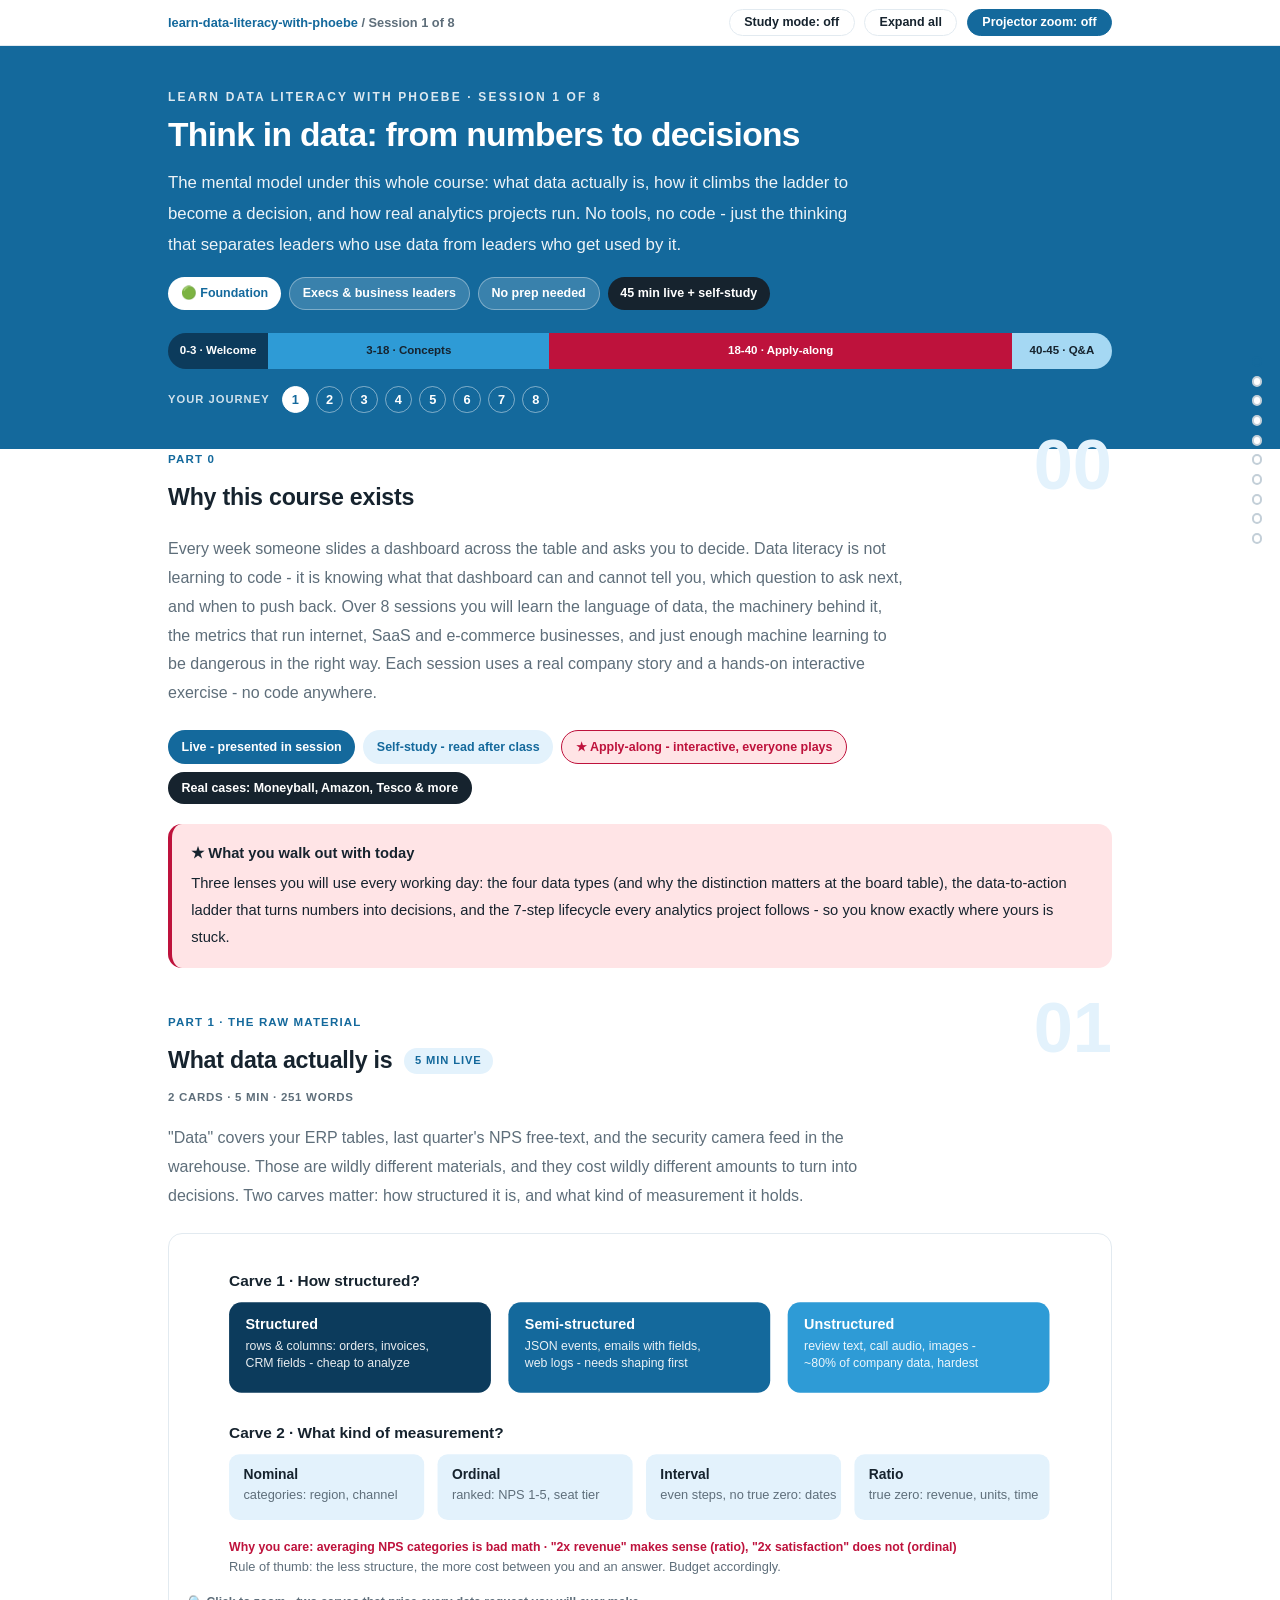
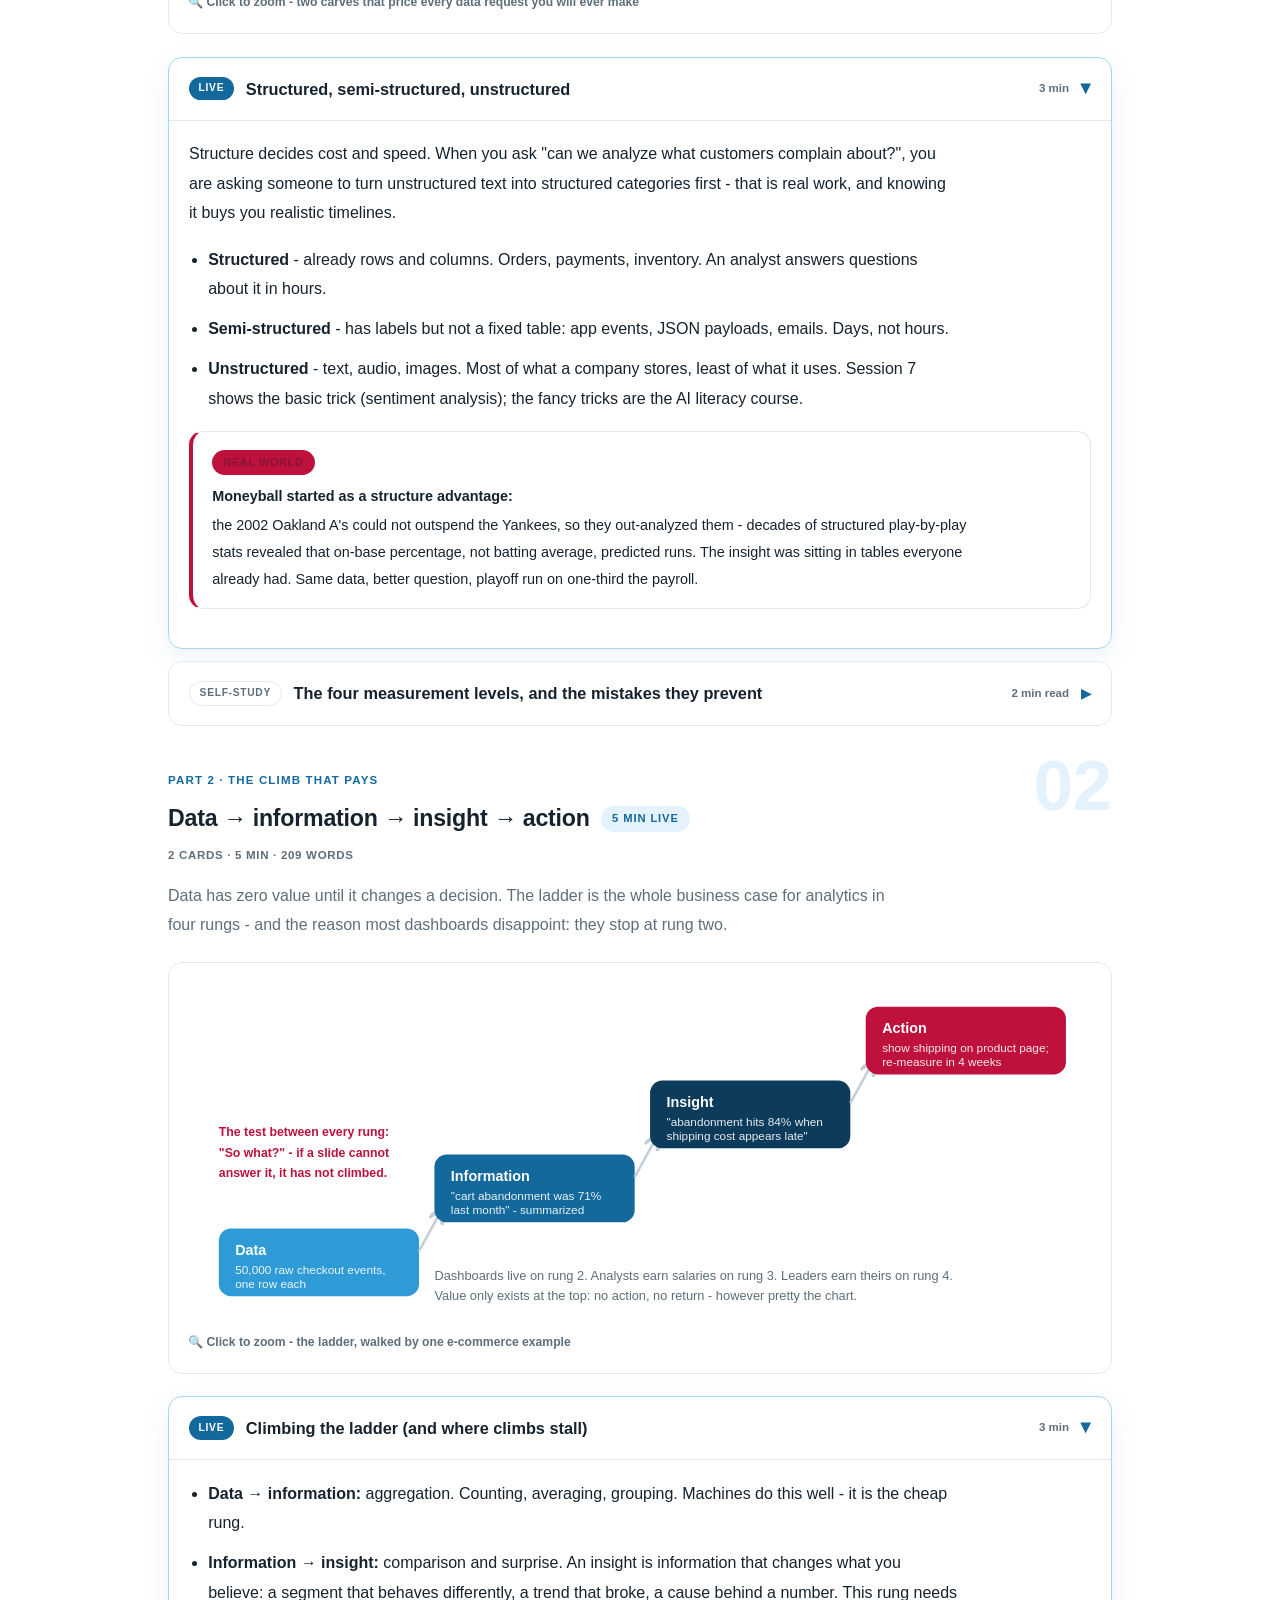
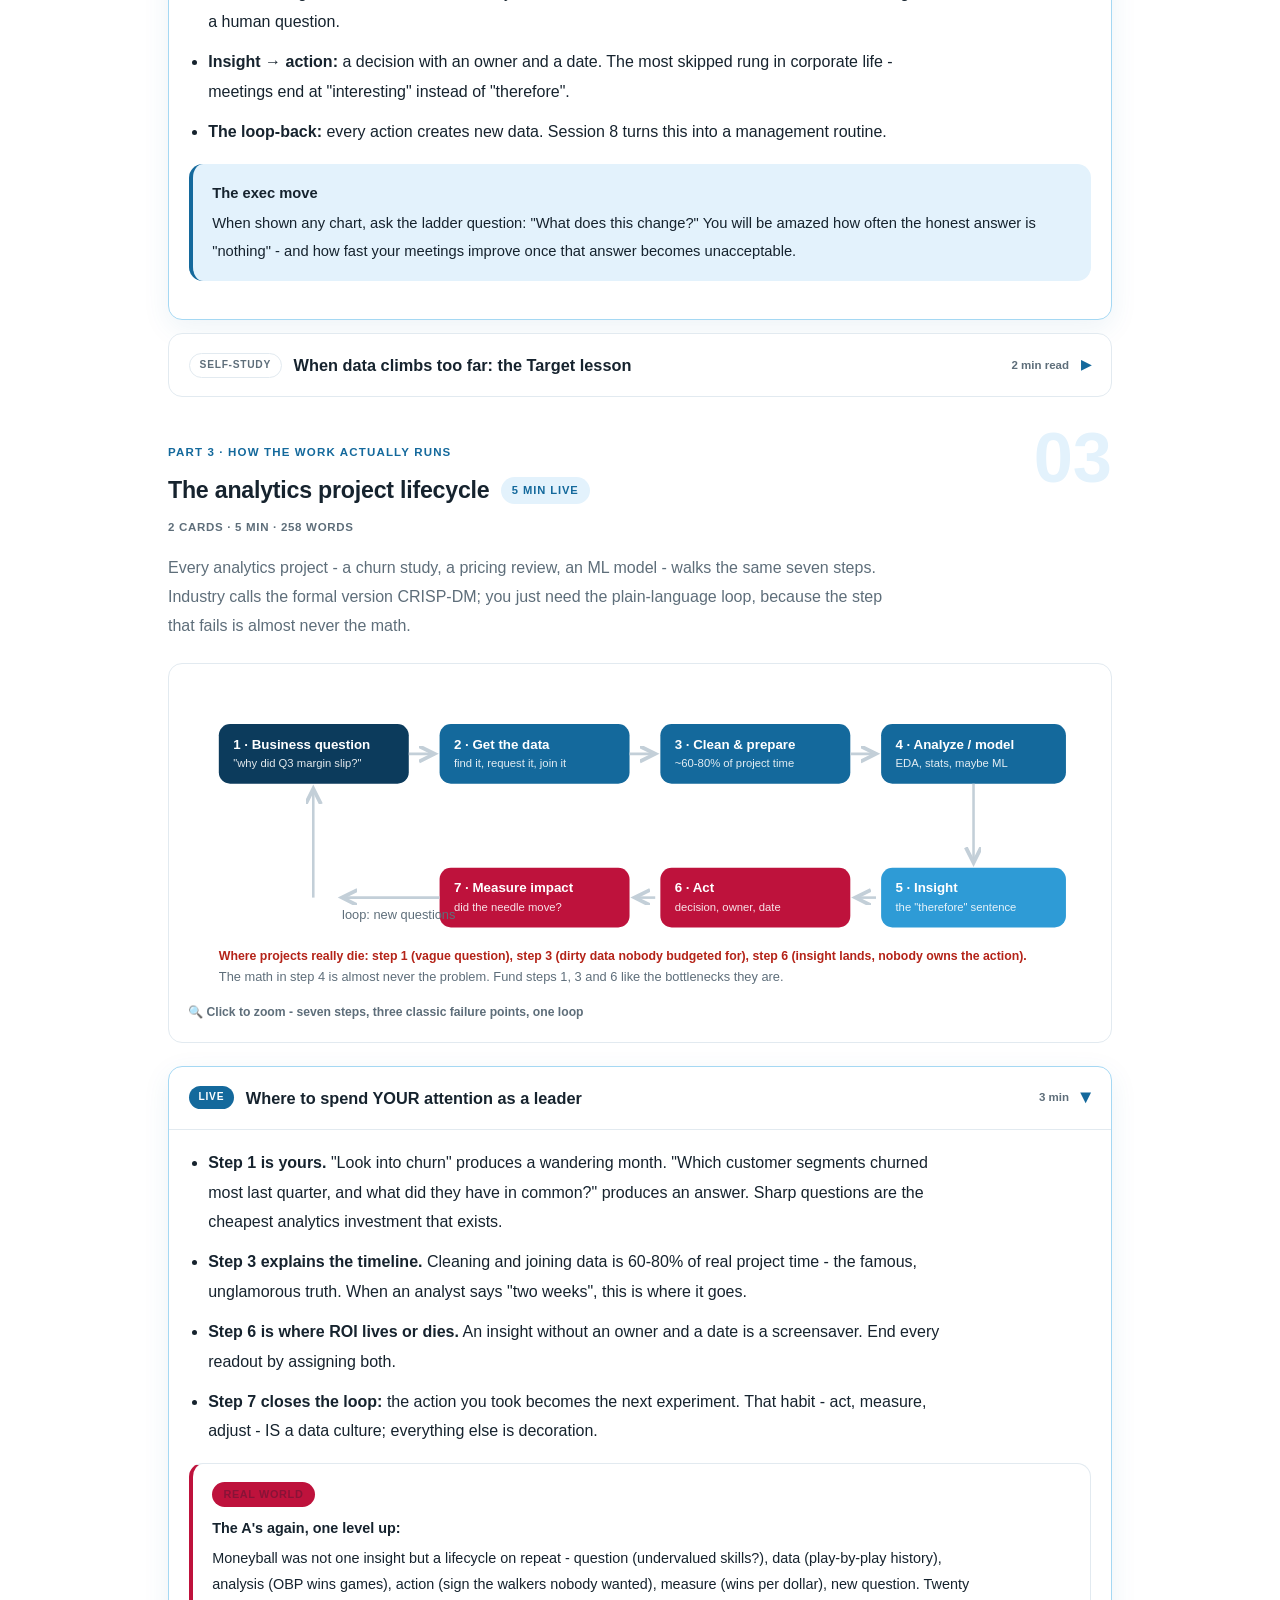
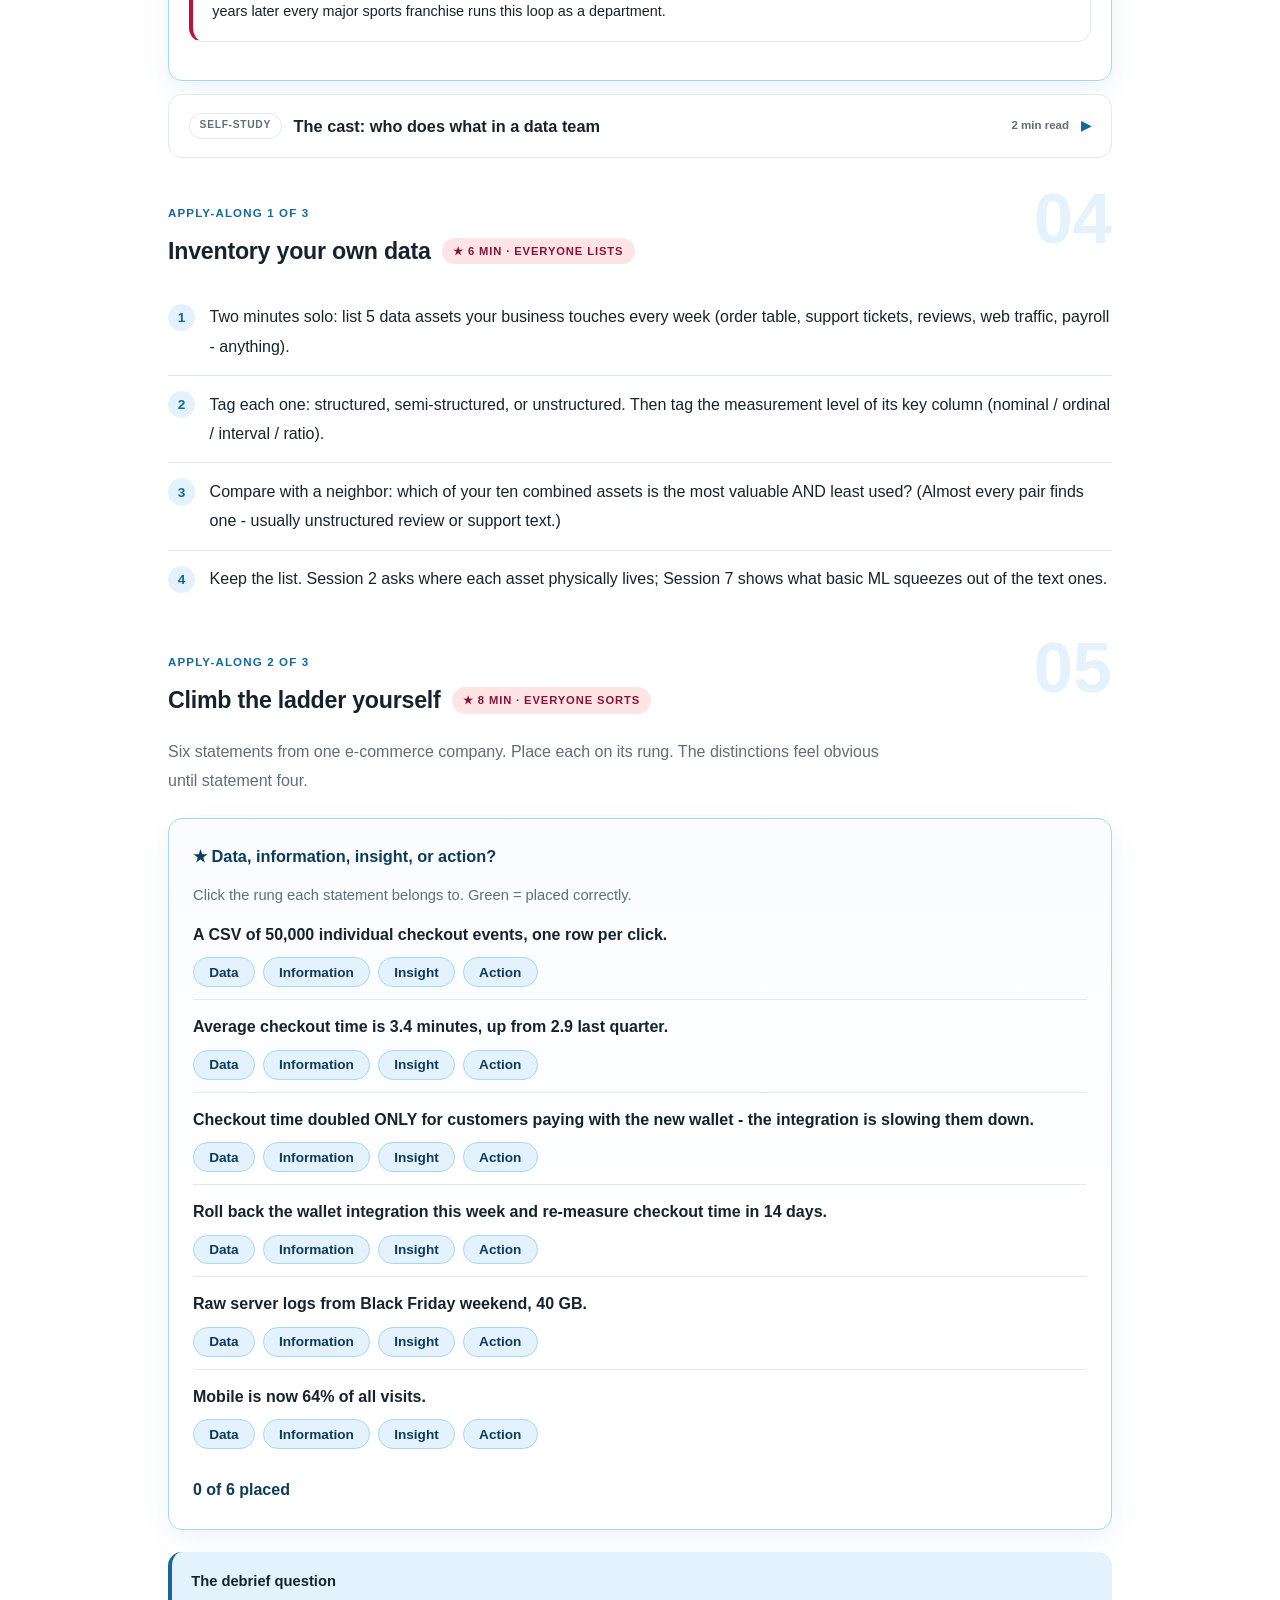
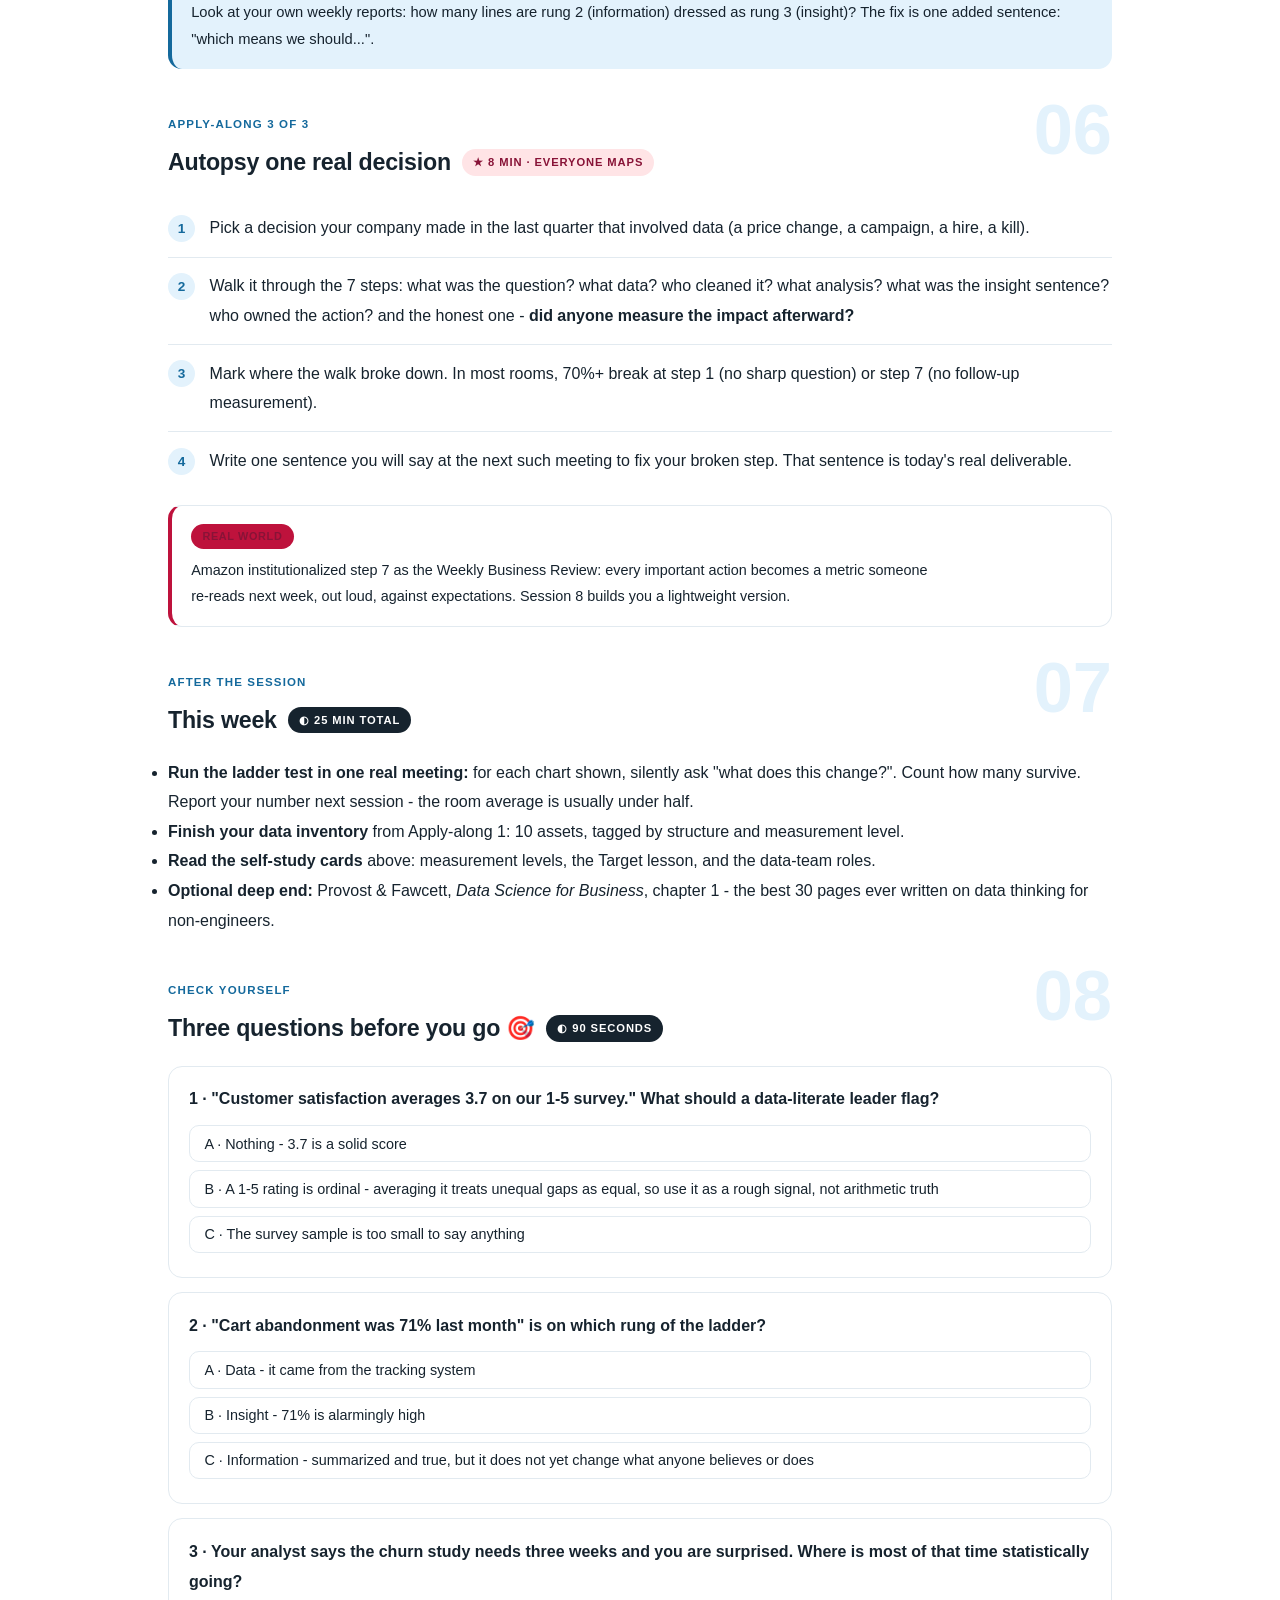
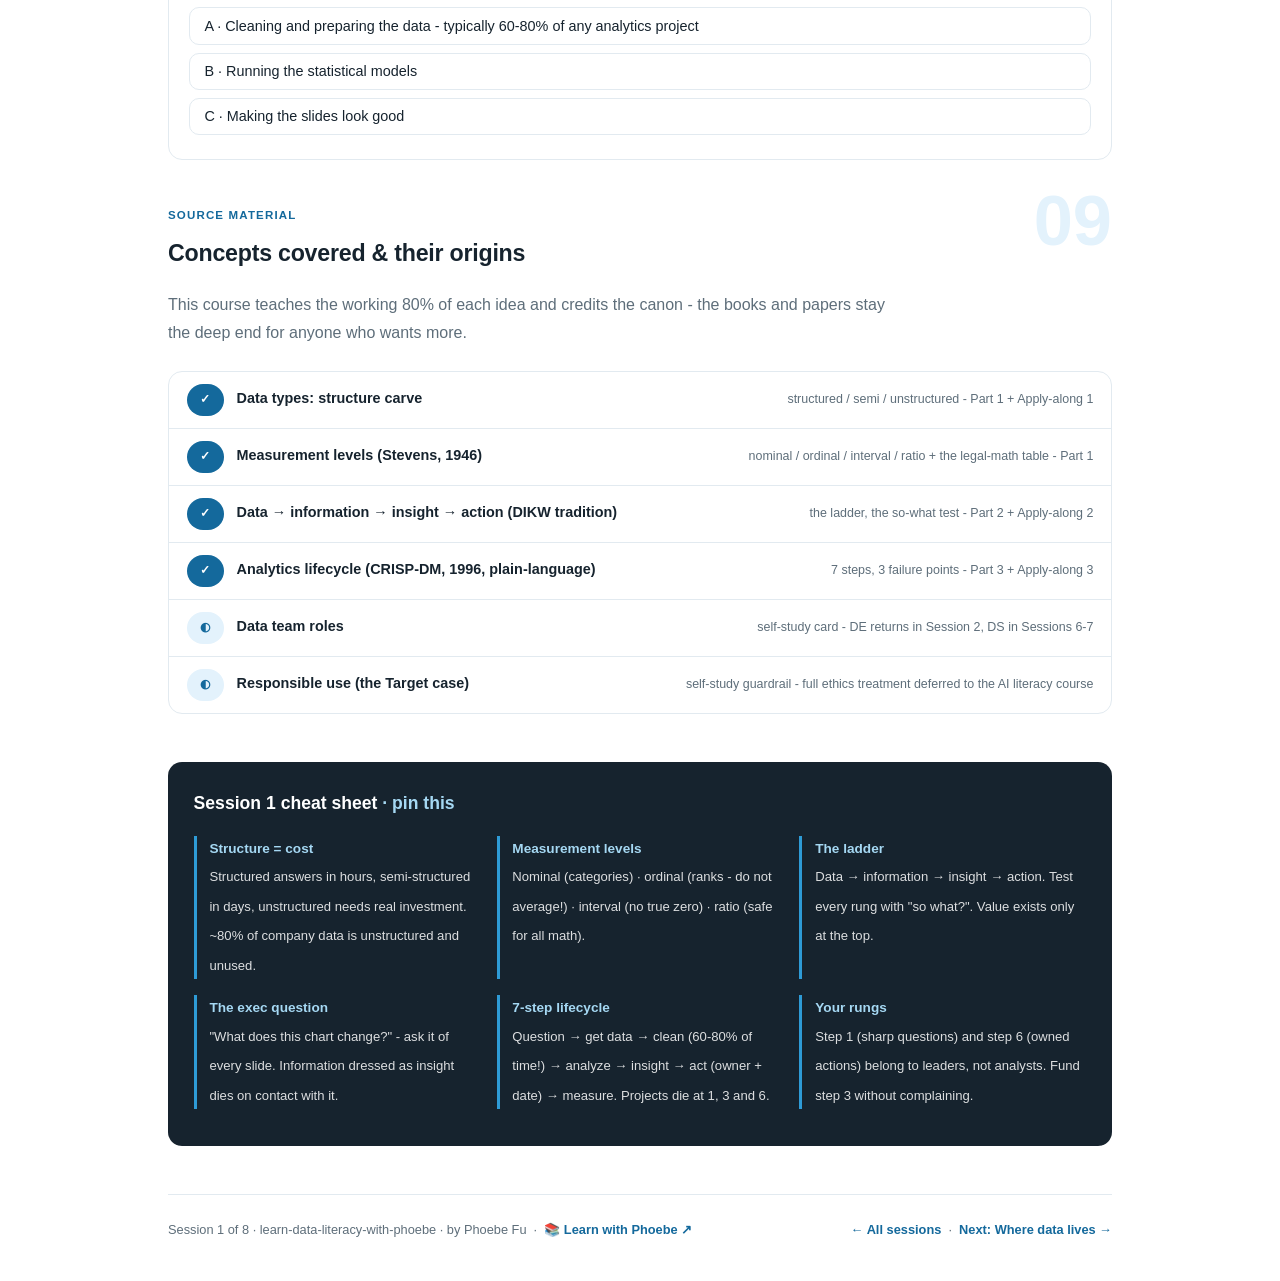
==== commit dc740a77: "Fix agenda band contrast, which was unreadable estate-wide The .agenda block hardcodes color:#fff on" ====
--- a/courses/01-think-in-data.html
+++ b/courses/01-think-in-data.html
@@ -3,8 +3,23 @@
 <head>
 <meta charset="UTF-8">
 <meta name="viewport" content="width=device-width, initial-scale=1.0">
+<!-- social:start -->
+<meta name="description" content="Every week someone slides a dashboard across the table and asks you to decide. Data literacy is not learning to code - it is knowing what that dashboard can and cannot tell you, which...">
+<meta property="og:type" content="article">
+<meta property="og:site_name" content="Learn with Phoebe">
+<meta property="og:title" content="Think in data: from numbers to decisions - learn data literacy with phoebe">
+<meta property="og:description" content="Every week someone slides a dashboard across the table and asks you to decide. Data literacy is not learning to code - it is knowing what that dashboard can and cannot tell you, which...">
+<meta property="og:url" content="https://phoebefu6.github.io/learn-data-literacy-with-phoebe/courses/01-think-in-data.html">
+<meta property="og:image" content="https://phoebefu6.github.io/learn-data-literacy-with-phoebe/assets/og-cover.png">
+<meta property="og:image:width" content="1200">
+<meta property="og:image:height" content="630">
+<meta name="twitter:card" content="summary_large_image">
+<meta name="twitter:title" content="Think in data: from numbers to decisions - learn data literacy with phoebe">
+<meta name="twitter:description" content="Every week someone slides a dashboard across the table and asks you to decide. Data literacy is not learning to code - it is knowing what that dashboard can and cannot tell you, which...">
+<meta name="twitter:image" content="https://phoebefu6.github.io/learn-data-literacy-with-phoebe/assets/og-cover.png">
+<!-- social:end -->
 <title>Session 1 · Think in data - learn data literacy with phoebe</title>
-<link rel="stylesheet" href="../assets/style.css?v=16">
+<link rel="stylesheet" href="../assets/style.css?v=18">
 </head>
 <body>
 
@@ -443,7 +458,7 @@
 
 </main>
 
-<script src="../assets/app.js?v=16"></script>
-<script src="../assets/widgets.js?v=16"></script>
+<script src="../assets/app.js?v=17"></script>
+<script src="../assets/widgets.js?v=17"></script>
 </body>
 </html>
--- a/assets/style.css
+++ b/assets/style.css
@@ -87,9 +87,9 @@
 }
 .agenda span { padding: .45rem .3rem; white-space: nowrap; overflow: hidden; text-overflow: ellipsis; }
 .agenda .a1 { background: var(--indigo-deep); }
-.agenda .a2 { background: var(--indigo-mid); }
-.agenda .a3 { background: var(--amber); color: var(--amber-ink); }
-.agenda .a4 { background: var(--indigo-soft); }
+.agenda .a2 { background: var(--indigo-mid); color: var(--ink); }
+.agenda .a3 { background: var(--amber); color: #fff; }
+.agenda .a4 { background: var(--indigo-soft); color: var(--ink); }
 
 /* ---------- toolbar ---------- */
 .toolbar {
@@ -807,7 +807,8 @@
   /* long inline code tokens and nowrap chips are the two things that still
      forced the page sideways below 640px: let them break rather than push
      the layout. Inside the media query only - desktop is untouched. */
-  :not(pre) > code, .prompt-box span, code span { overflow-wrap: anywhere; word-break: break-word; }
+  :not(pre) > code, .prompt-box span, code span,
+  p span, li span, td span { overflow-wrap: anywhere; word-break: break-word; }
   .chip, .syn-chip, .pill, .mode, .tag { white-space: normal; max-width: 100%; }
 
   /* the agenda bar truncated its own labels into nonsense - stack it */
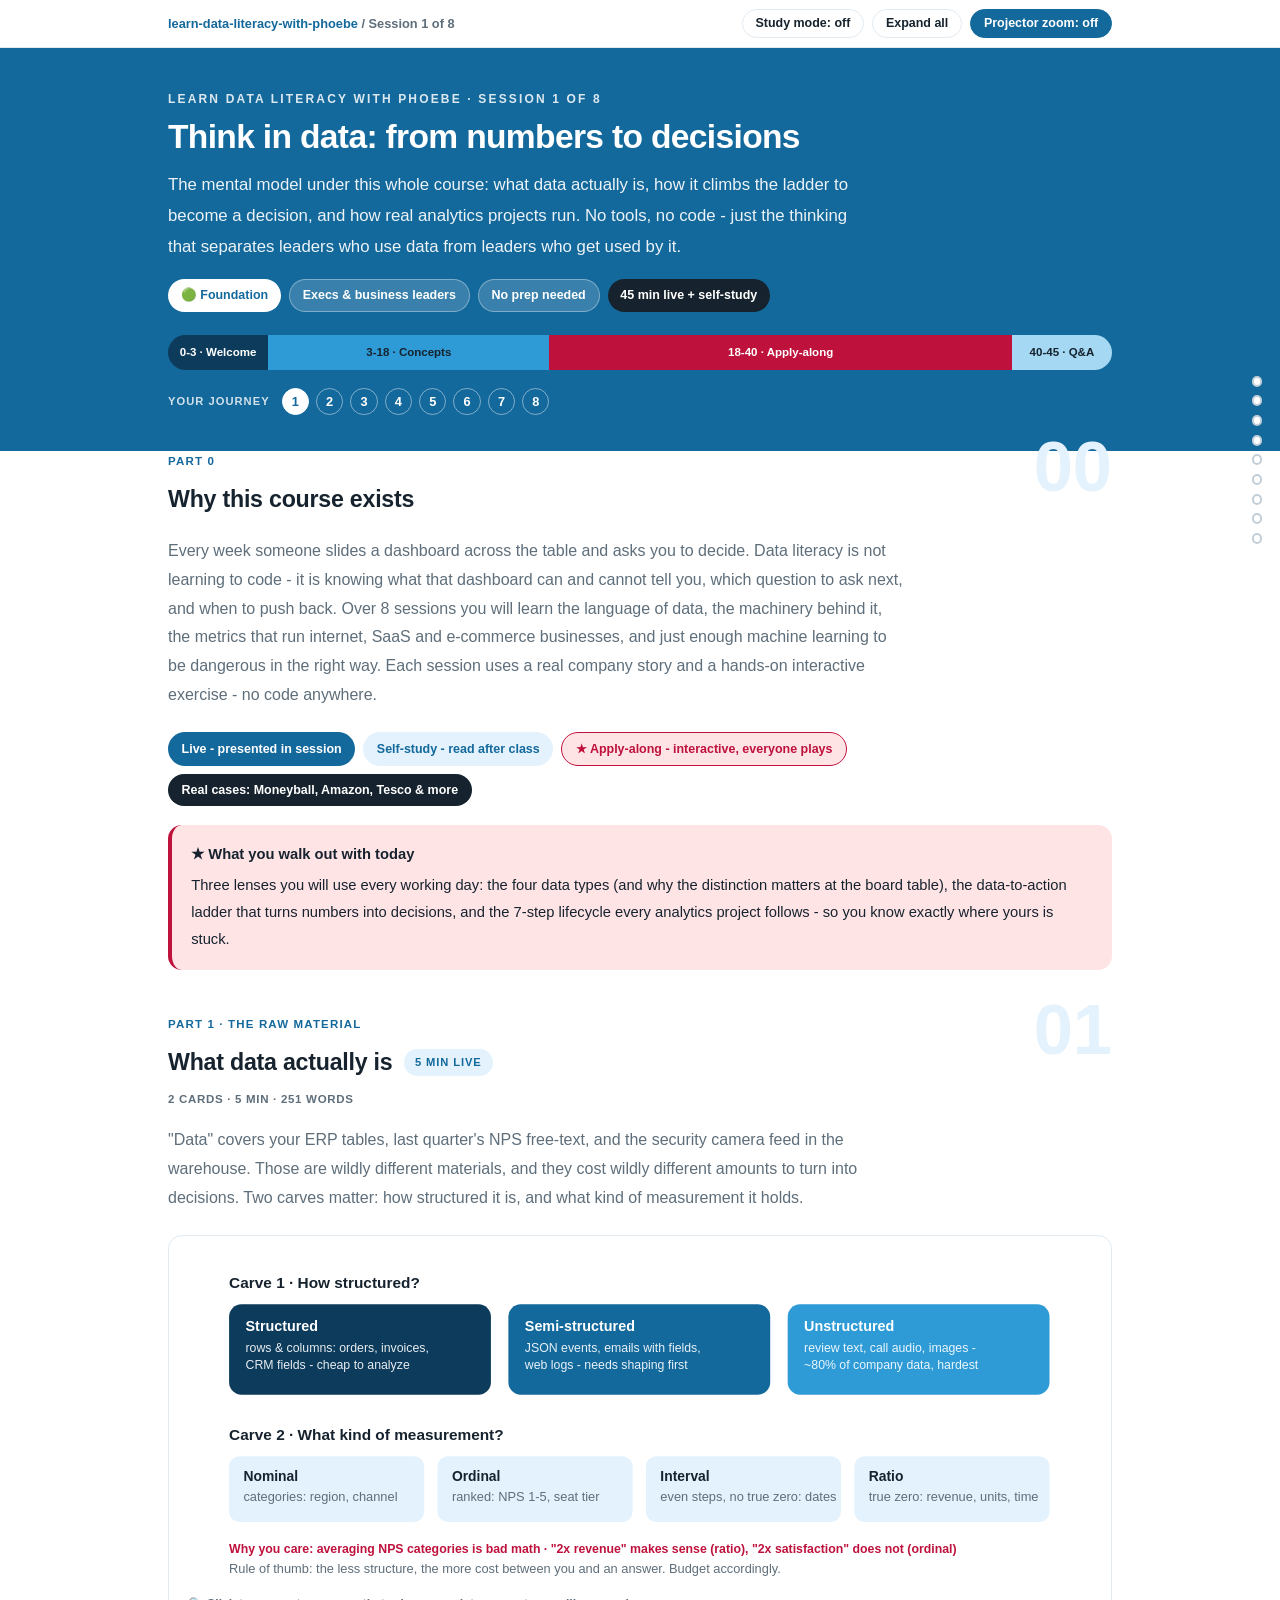
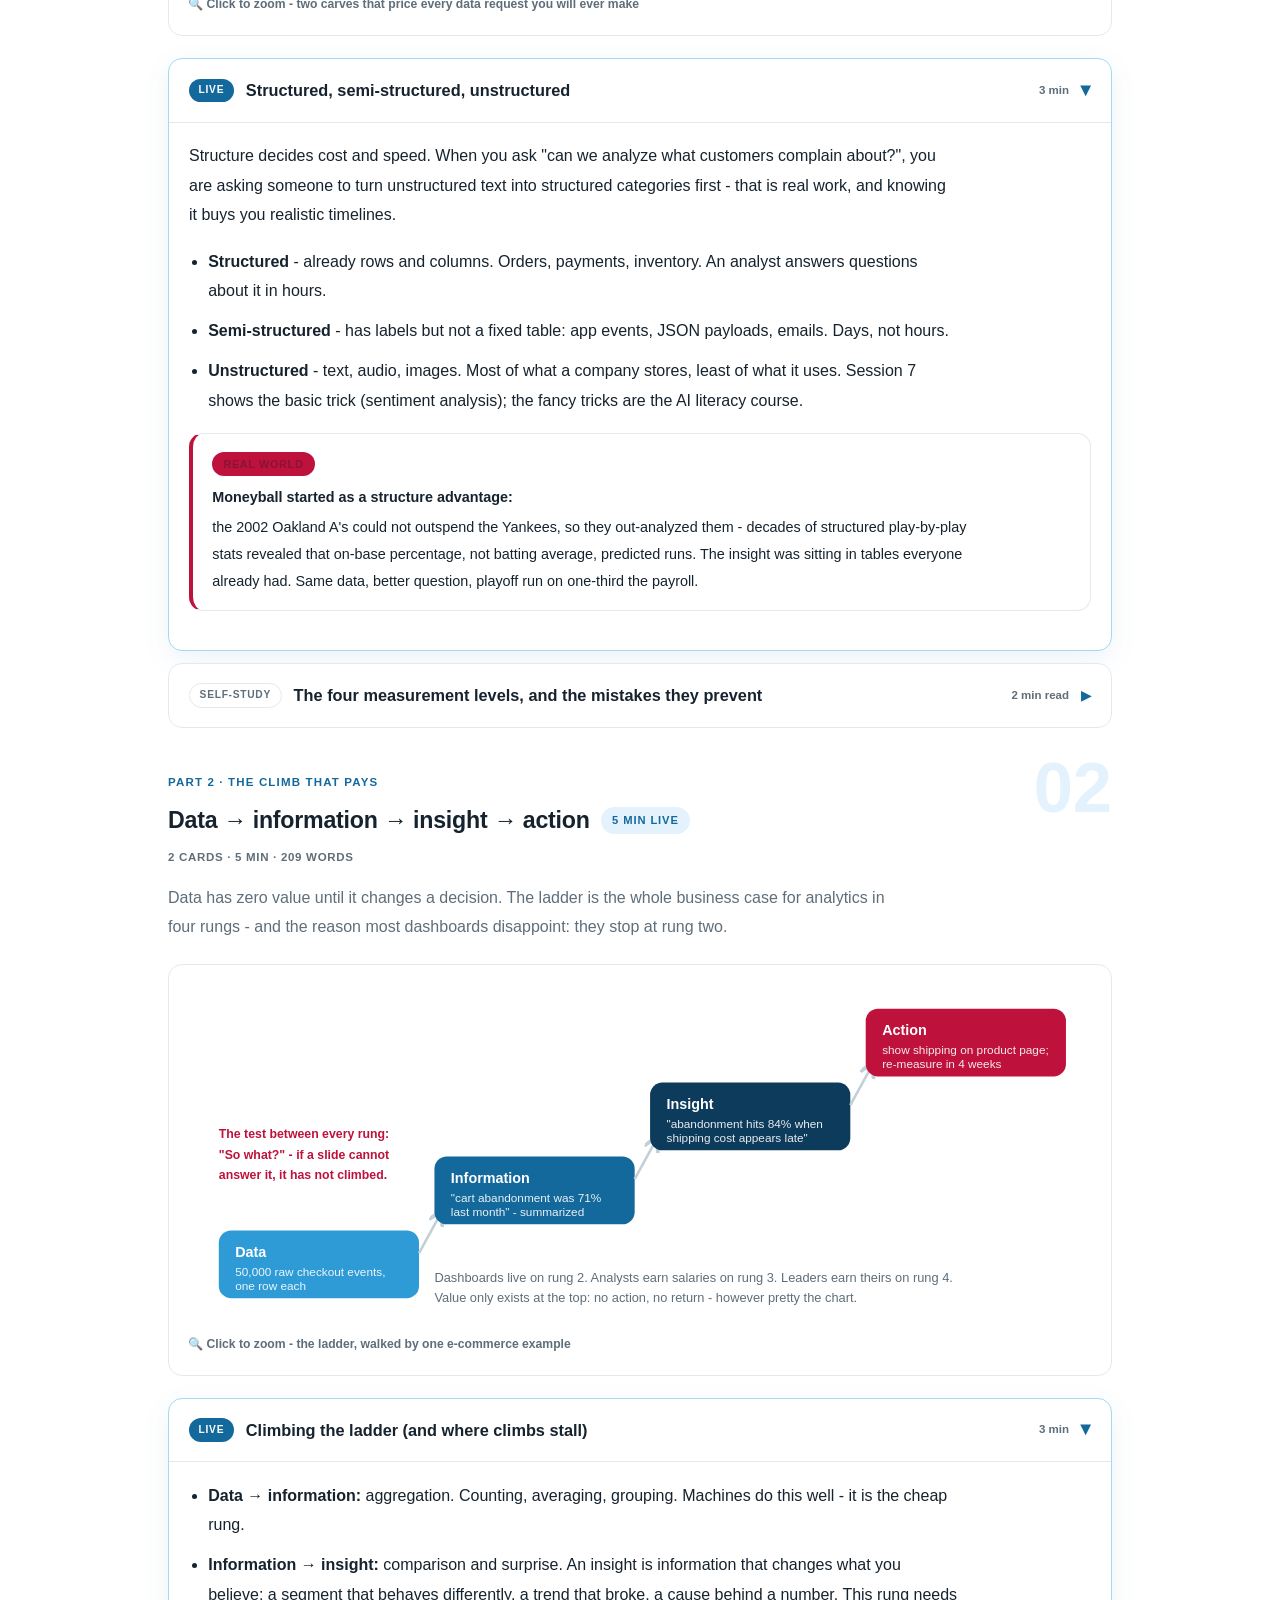
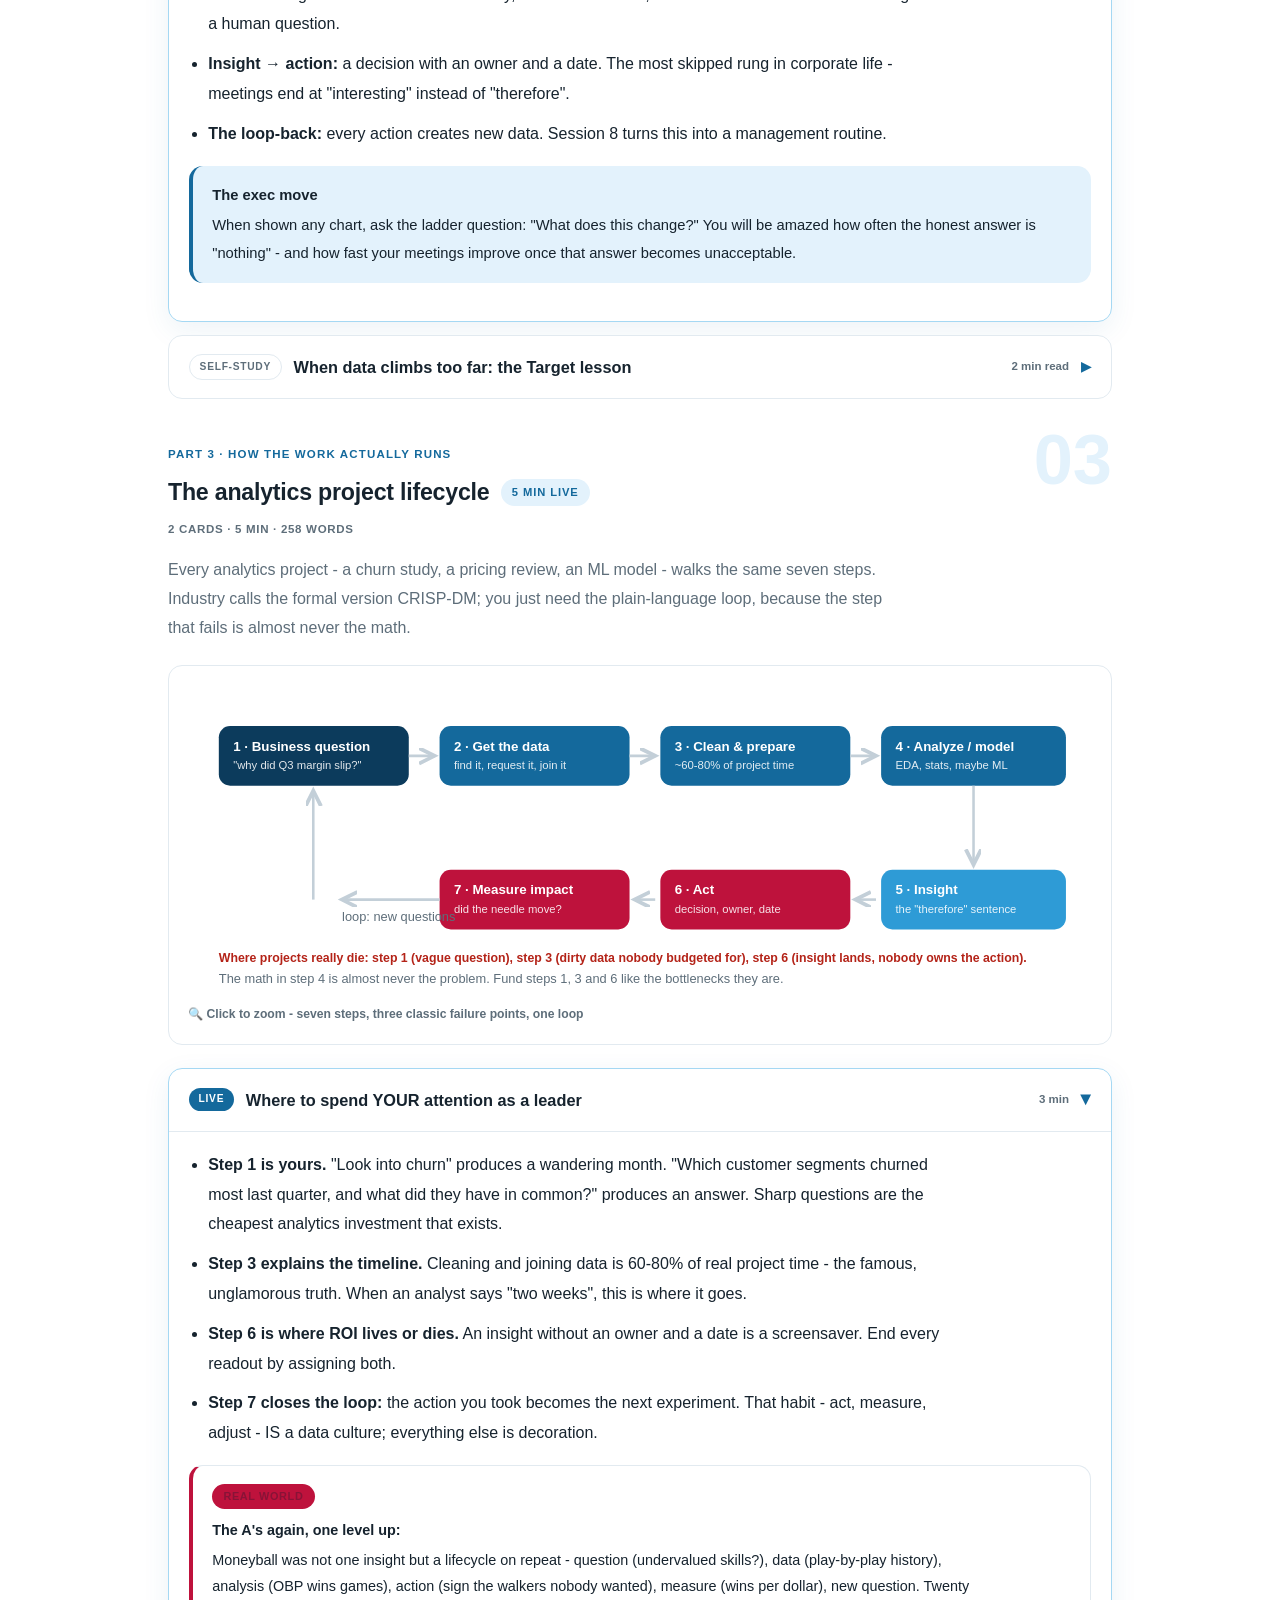
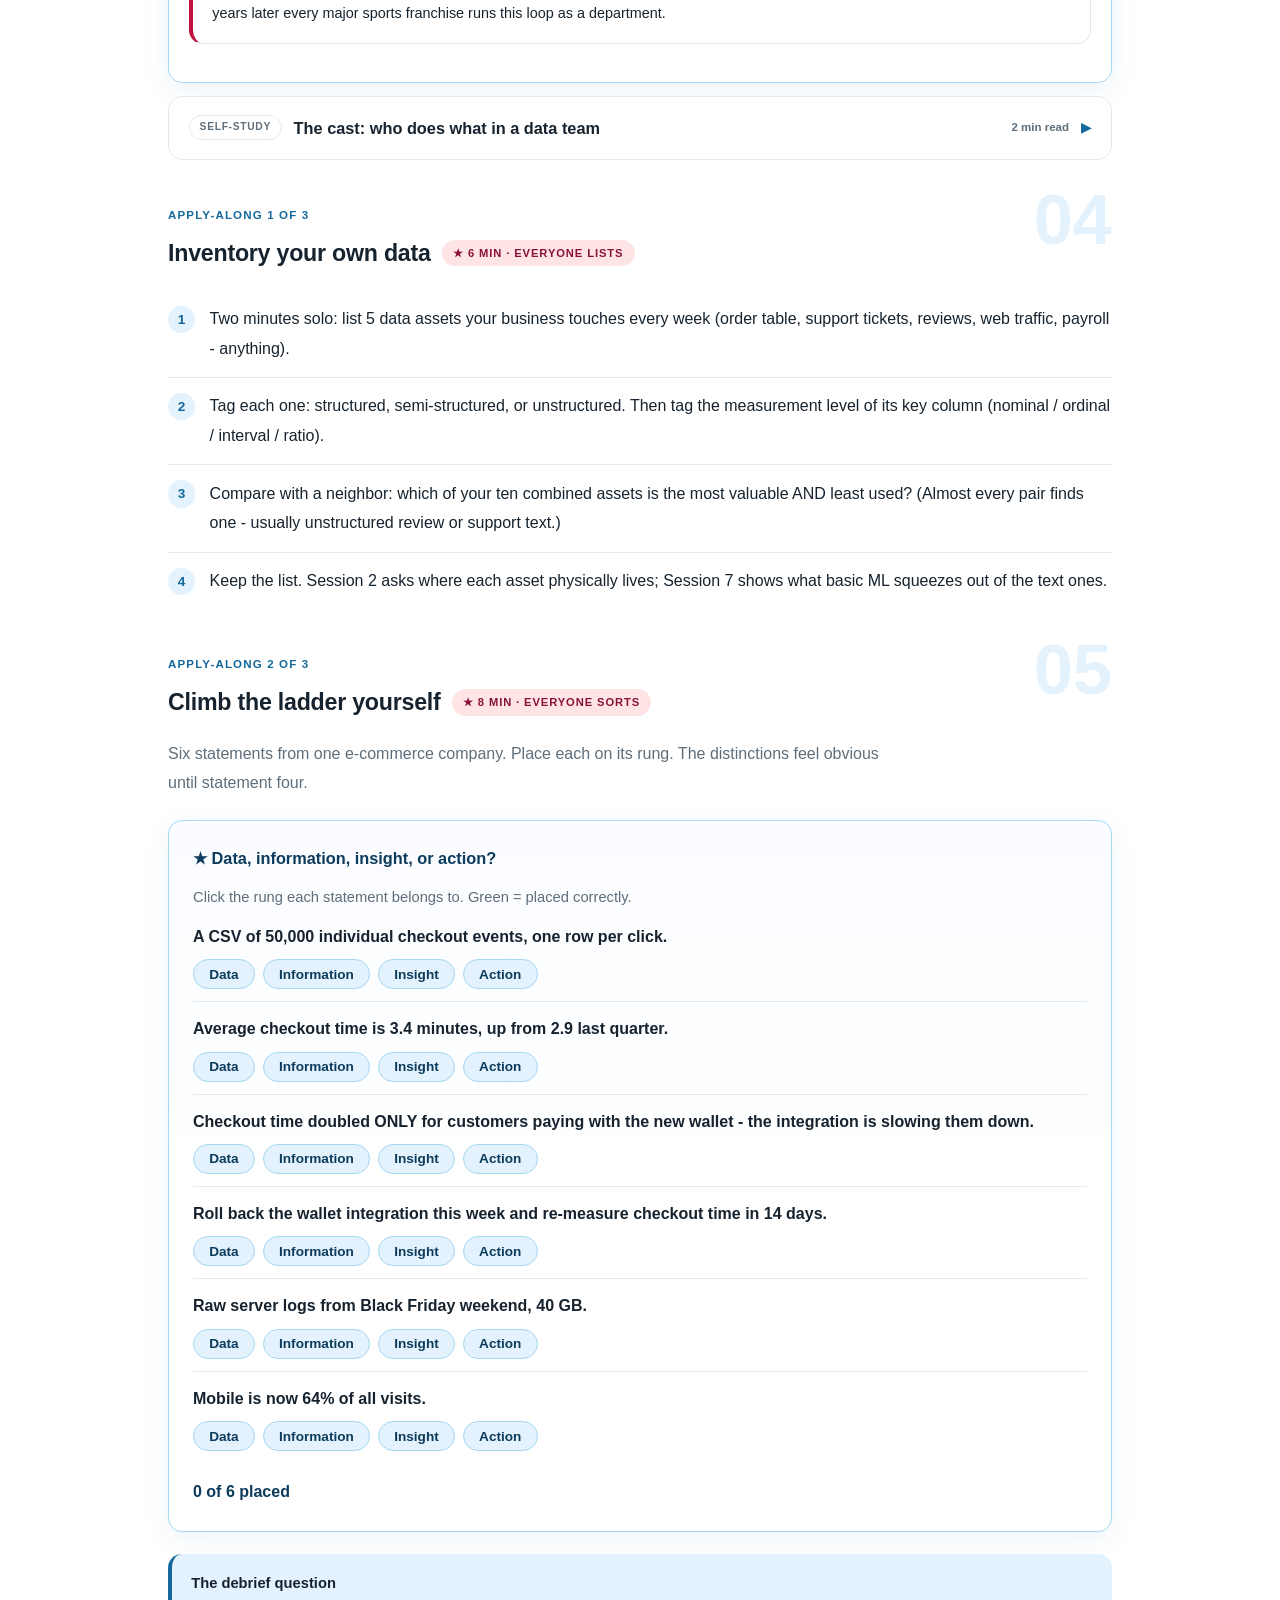
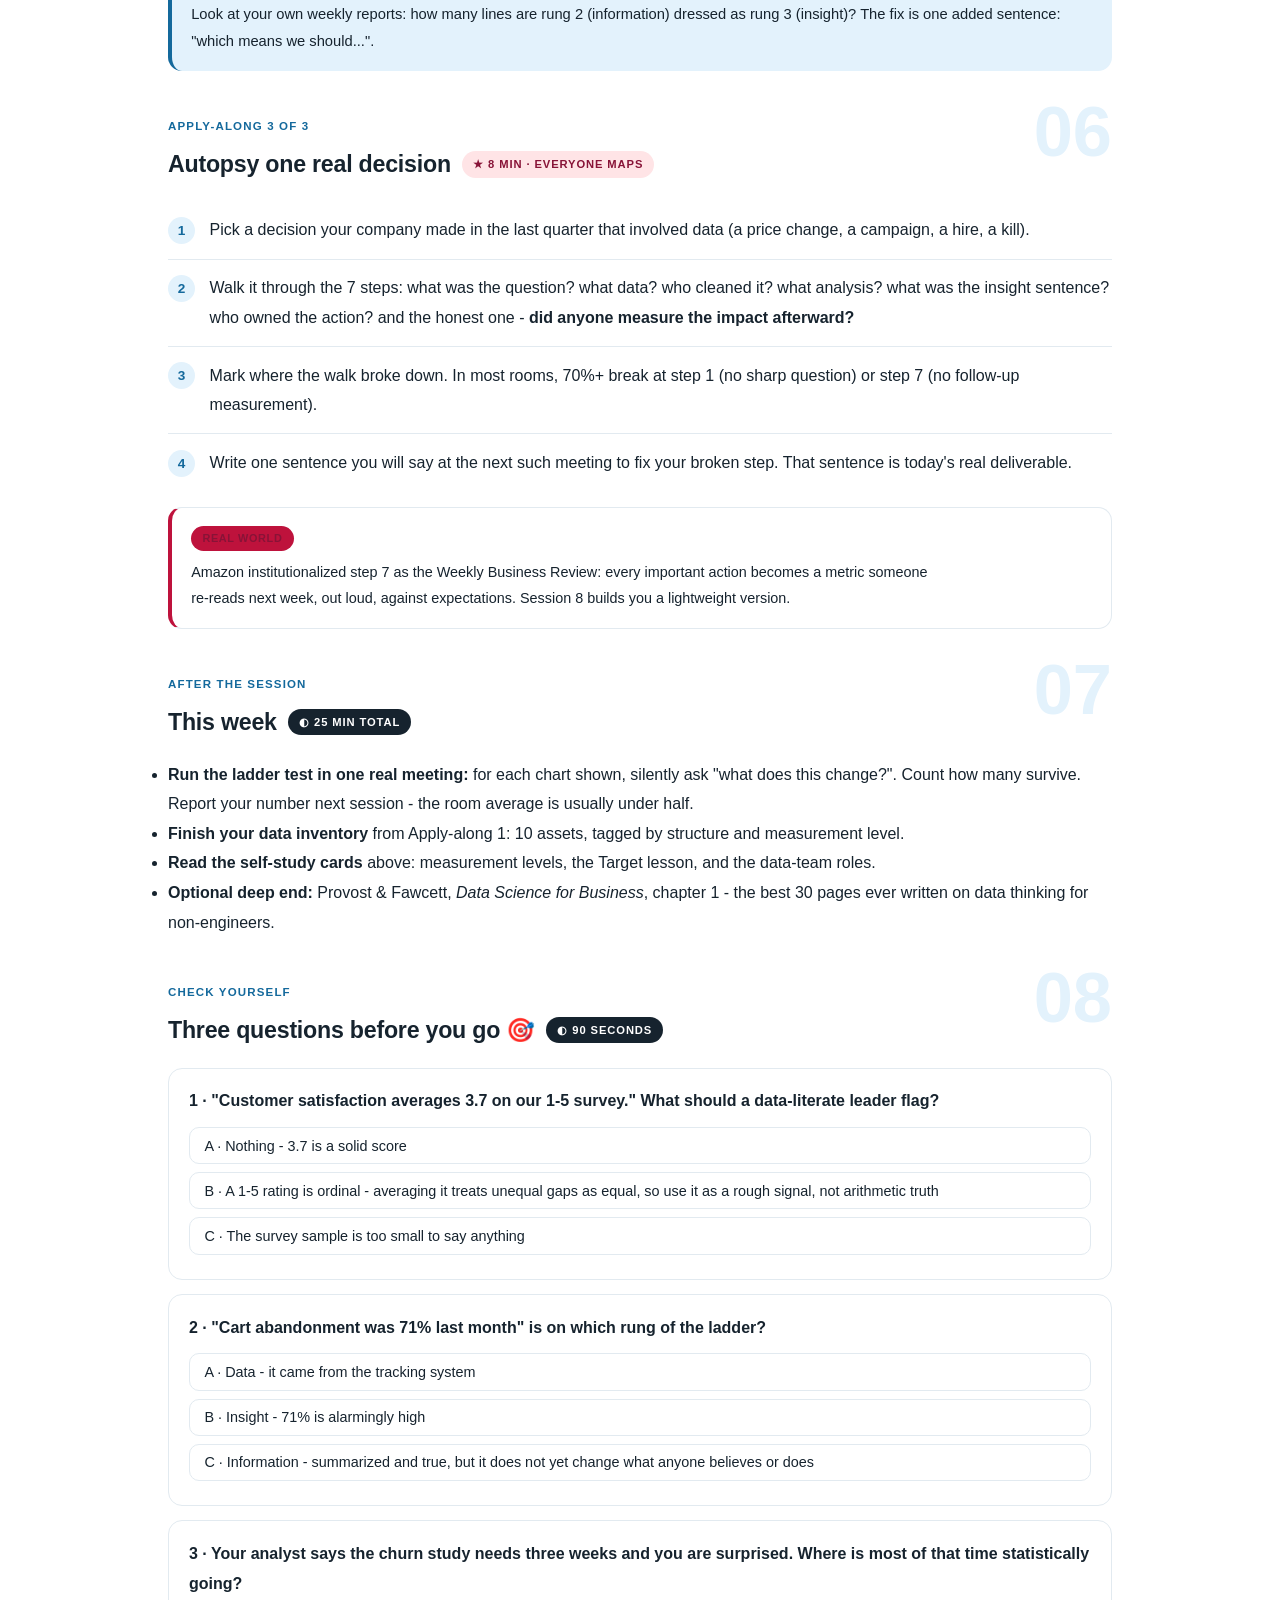
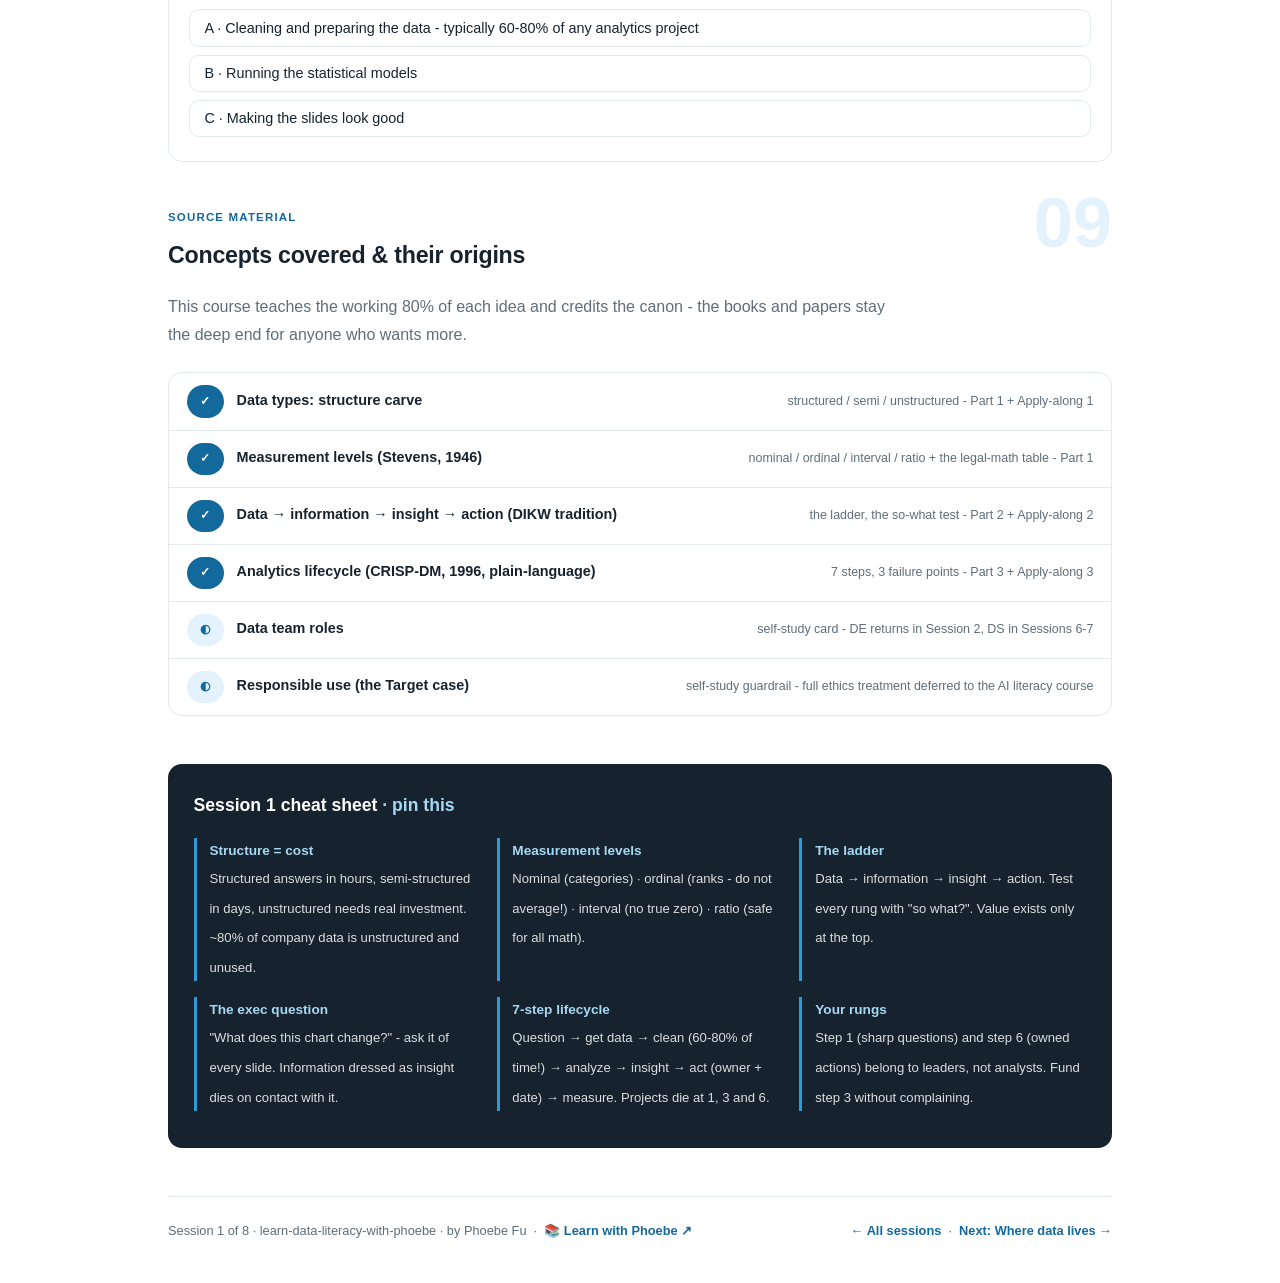
==== commit 3ac22304: "Layout: code boxes stack under step text; toolbar is one row Shared-template defect, live estate-wid" ====
--- a/courses/01-think-in-data.html
+++ b/courses/01-think-in-data.html
@@ -19,7 +19,7 @@
 <meta name="twitter:image" content="https://phoebefu6.github.io/learn-data-literacy-with-phoebe/assets/og-cover.png">
 <!-- social:end -->
 <title>Session 1 · Think in data - learn data literacy with phoebe</title>
-<link rel="stylesheet" href="../assets/style.css?v=18">
+<link rel="stylesheet" href="../assets/style.css?v=20">
 </head>
 <body>
 
--- a/assets/style.css
+++ b/assets/style.css
@@ -101,8 +101,9 @@
   border-bottom: 1px solid var(--hairline);
   padding: .55rem 0;
 }
-.toolbar .wrap { display: flex; align-items: center; gap: .6rem; }
-.toolbar .crumb { font-size: .8rem; color: var(--muted); font-weight: 600; margin-right: auto; }
+.toolbar .wrap { display: flex; align-items: center; gap: .5rem; flex-wrap: nowrap; }
+.toolbar .crumb { font-size: .8rem; color: var(--muted); font-weight: 600; margin-right: auto; min-width: 0; white-space: nowrap; overflow: hidden; text-overflow: ellipsis; }
+.toolbar .btn { white-space: nowrap; flex: none; padding: .38rem .8rem; font-size: .78rem; line-height: 1.2; }
 .toolbar .crumb a { color: var(--indigo); text-decoration: none; }
 .btn {
   border: 1px solid var(--hairline);
@@ -302,11 +303,15 @@
 /* ---------- demo steps ---------- */
 .steps { counter-reset: step; margin: .6rem 0 1rem; }
 .step {
-  display: flex;
-  gap: .9rem;
+  display: grid;
+  grid-template-columns: max-content minmax(0, 1fr);
+  column-gap: .9rem;
+  row-gap: .2rem;
   padding: .85rem 0;
   border-bottom: .5px solid var(--hairline);
 }
+.step > * { grid-column: 2; min-width: 0; }
+.step > .prompt-box { margin: .8rem 0 .4rem; }
 .step:last-child { border-bottom: none; }
 .step::before {
   counter-increment: step;
@@ -800,7 +805,10 @@
   /* 44px tap targets */
   details.card summary { min-height: 44px; }
   .qopt { min-height: 44px; display: flex; align-items: center; padding: .7rem .9rem; }
-  .toolbar .btn, .pagefoot a { min-height: 44px; display: inline-flex; align-items: center; }
+  .toolbar .btn, .pagefoot a { min-height: 44px; display: inline-flex; align-items: center; justify-content: center; }
+  .toolbar .crumb, .toolbar #zoom-toggle { display: none; }
+  .toolbar .btn { flex: 1 1 0; padding: .3rem .4rem; font-size: .72rem; }
+  table.clean { display: block; overflow-x: auto; -webkit-overflow-scrolling: touch; }
 }
 
 @media (max-width: 640px) {
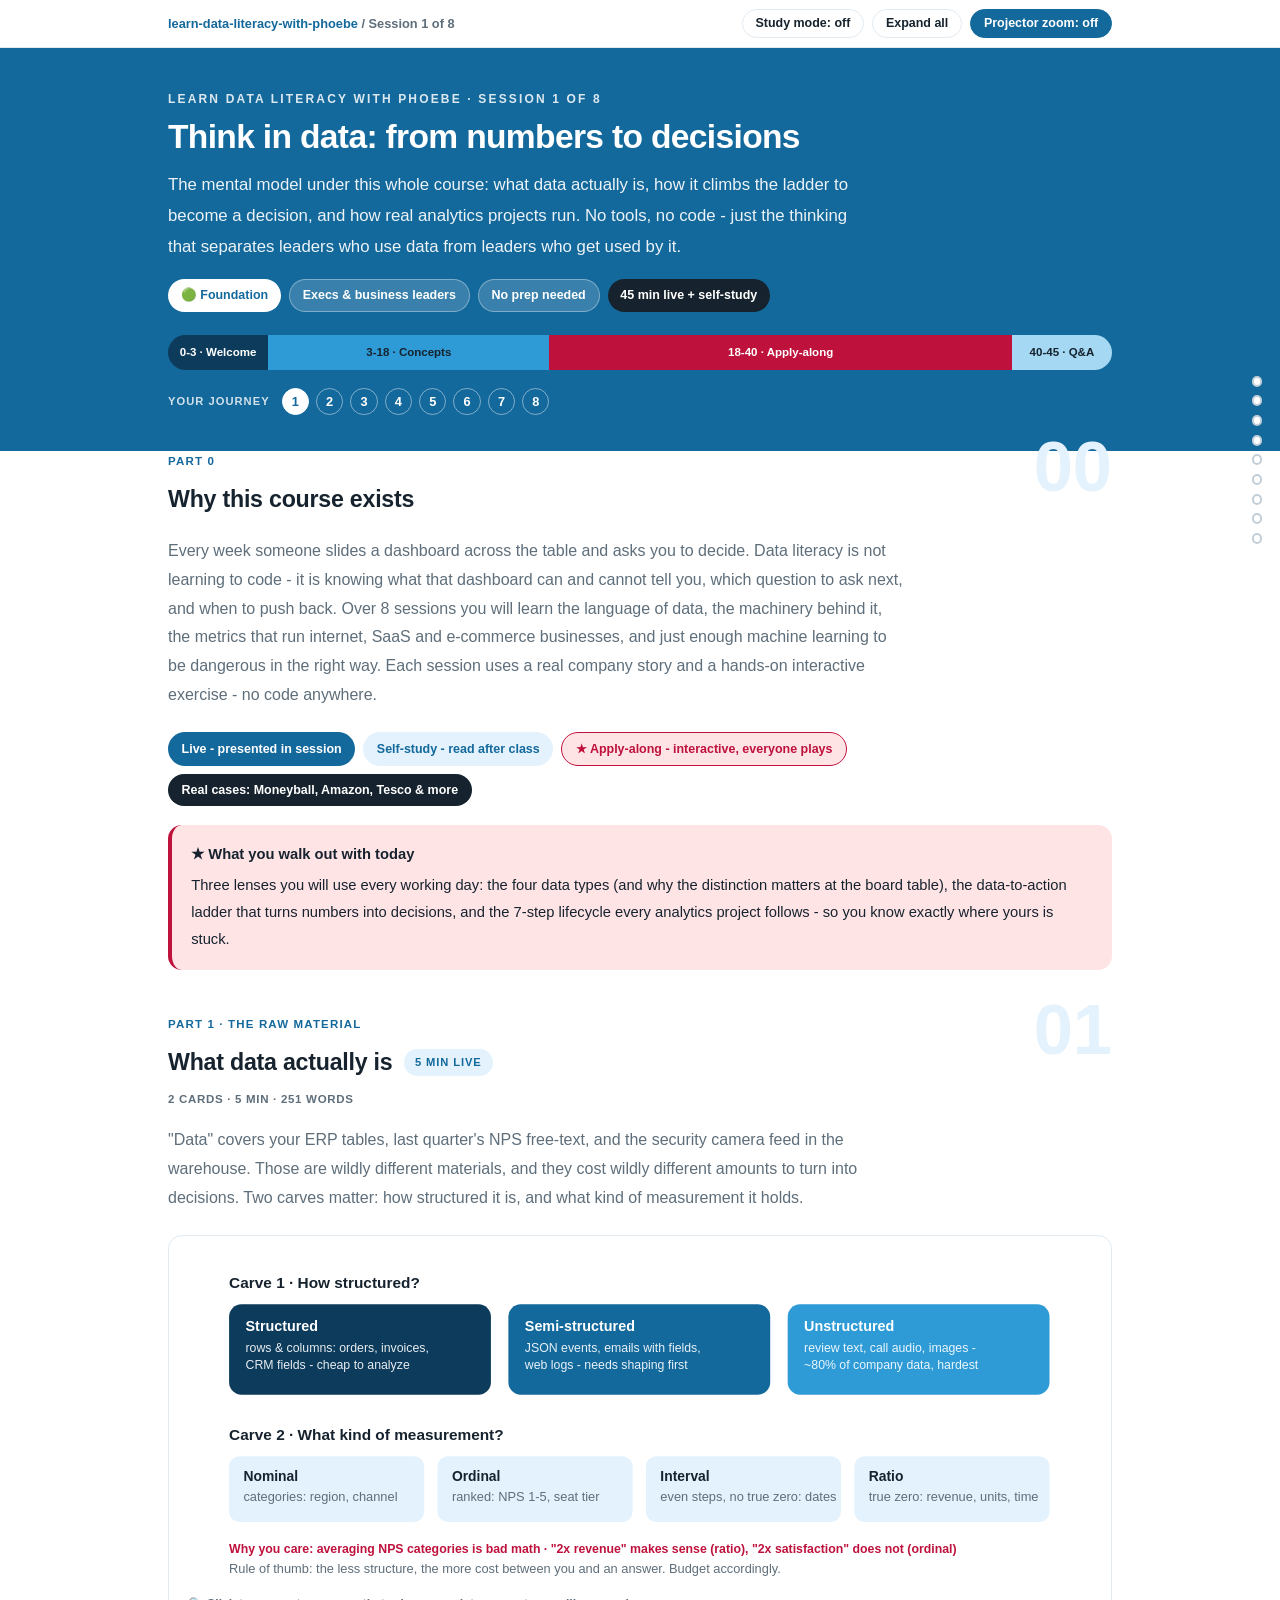
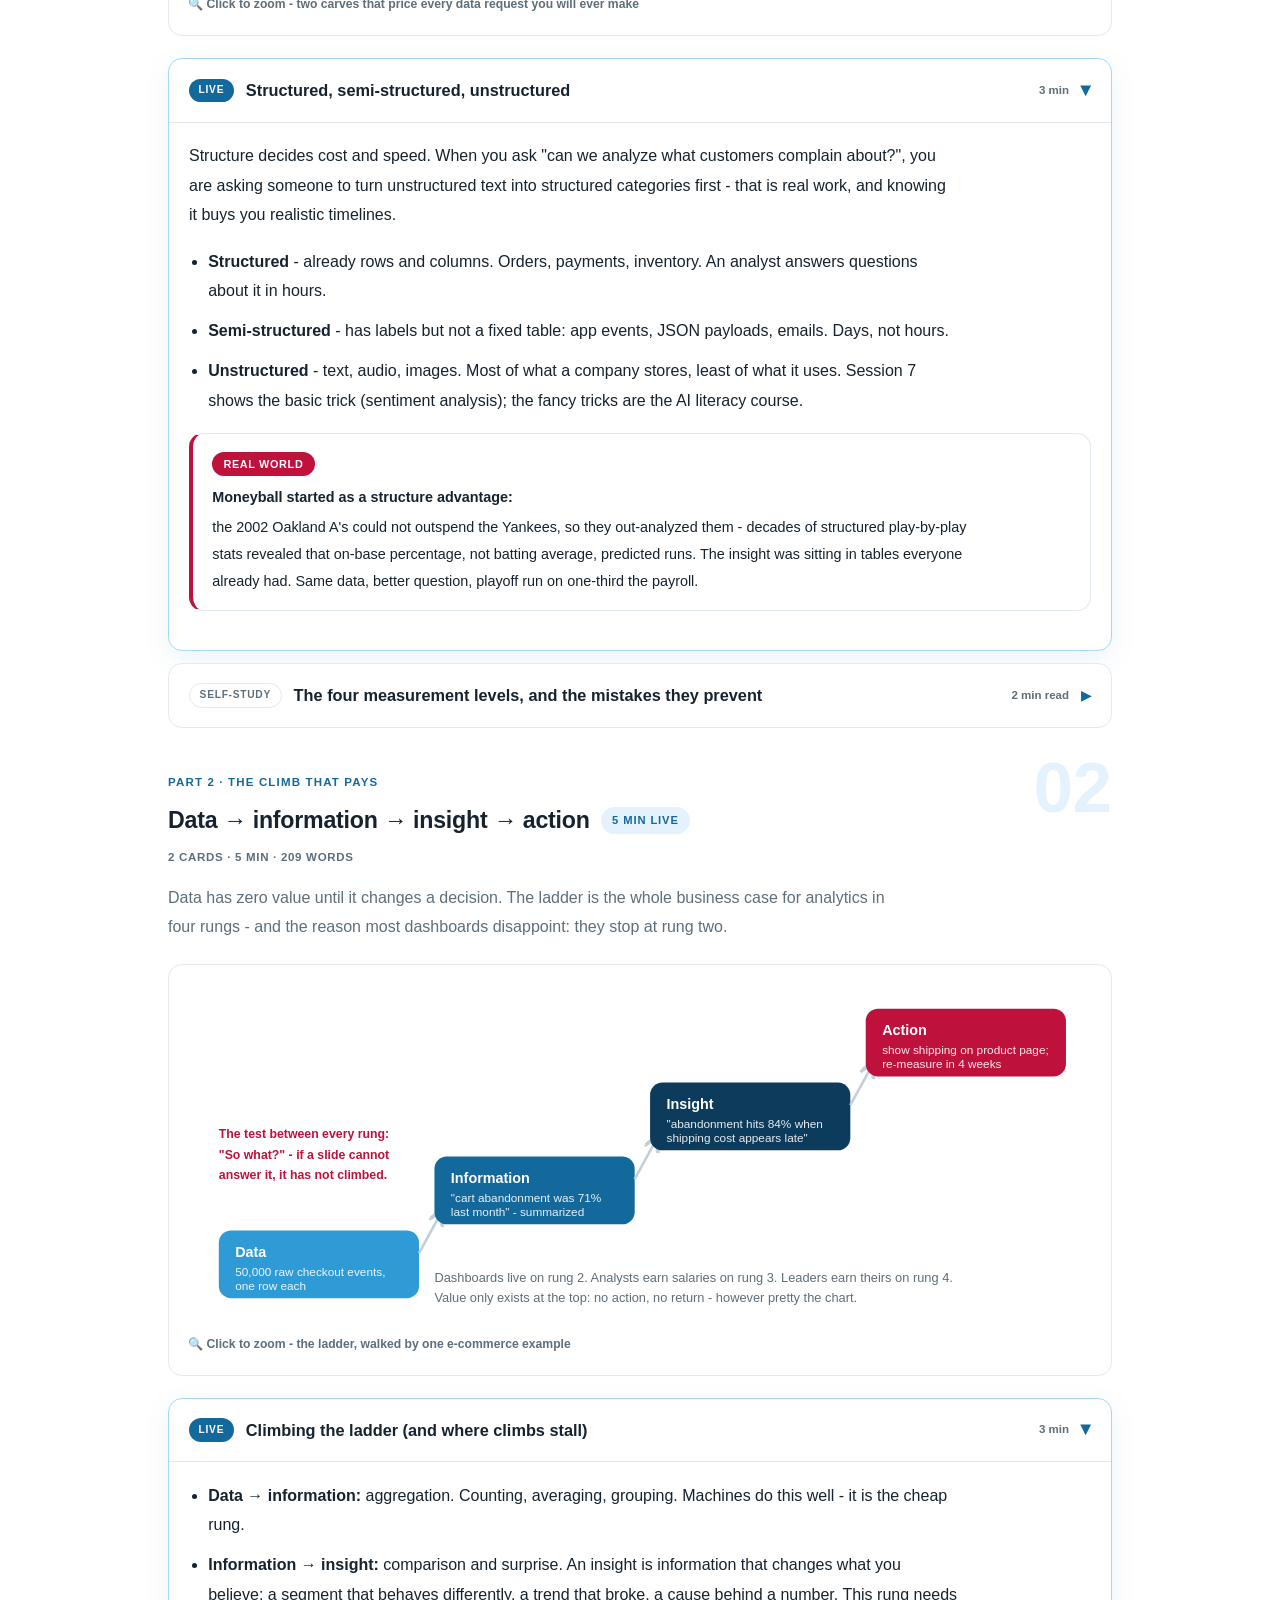
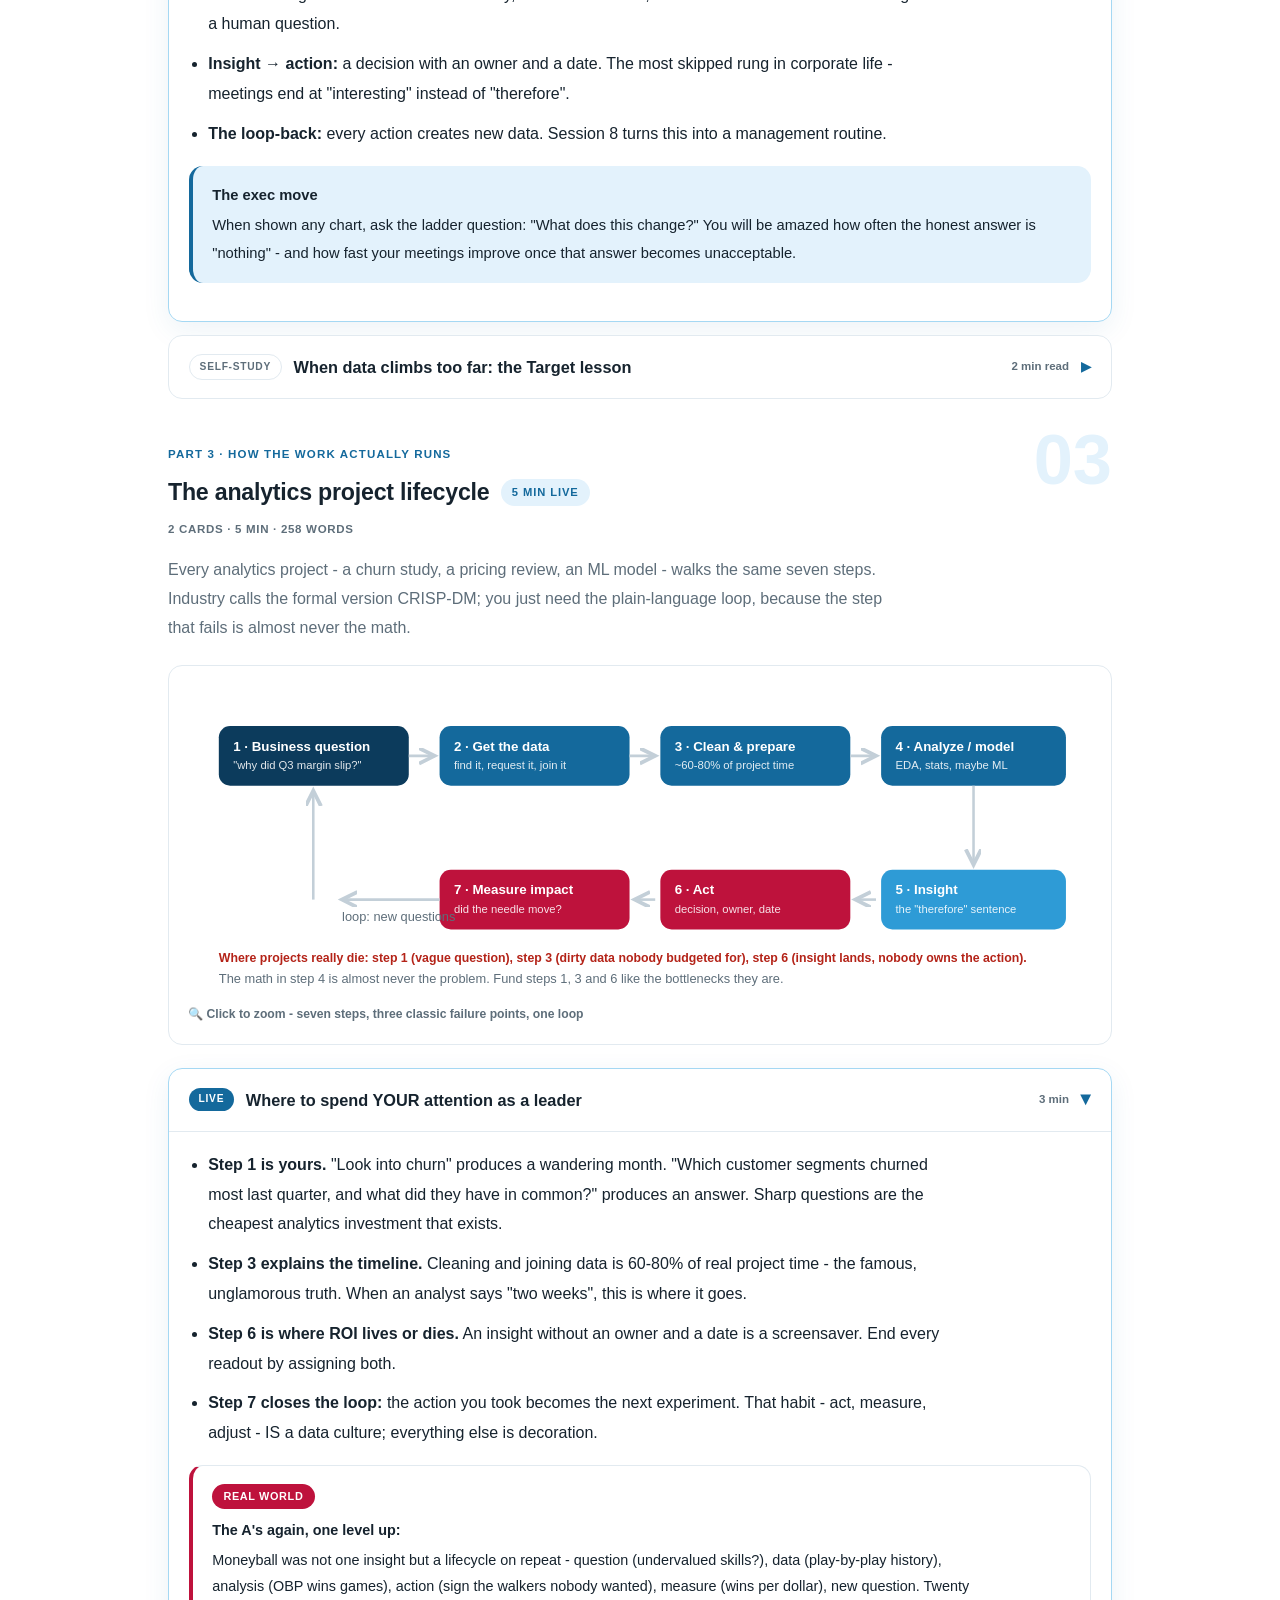
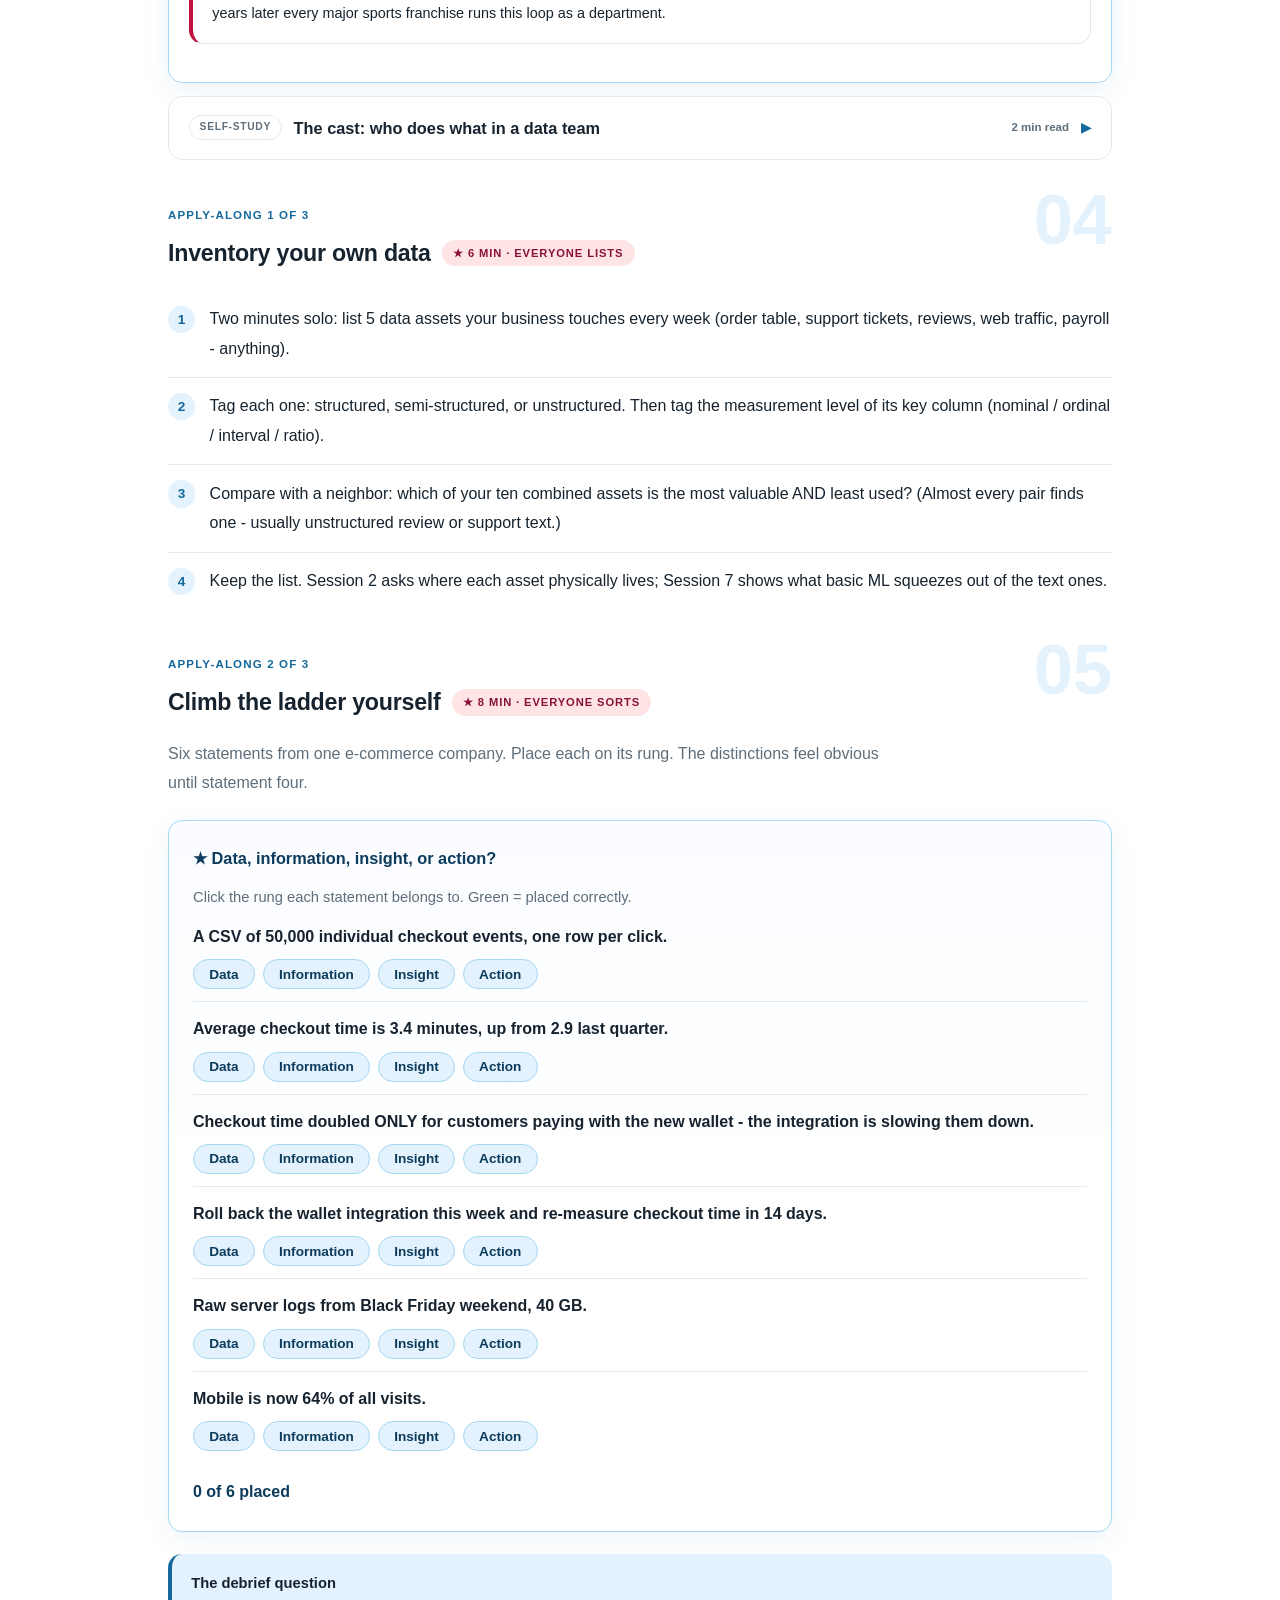
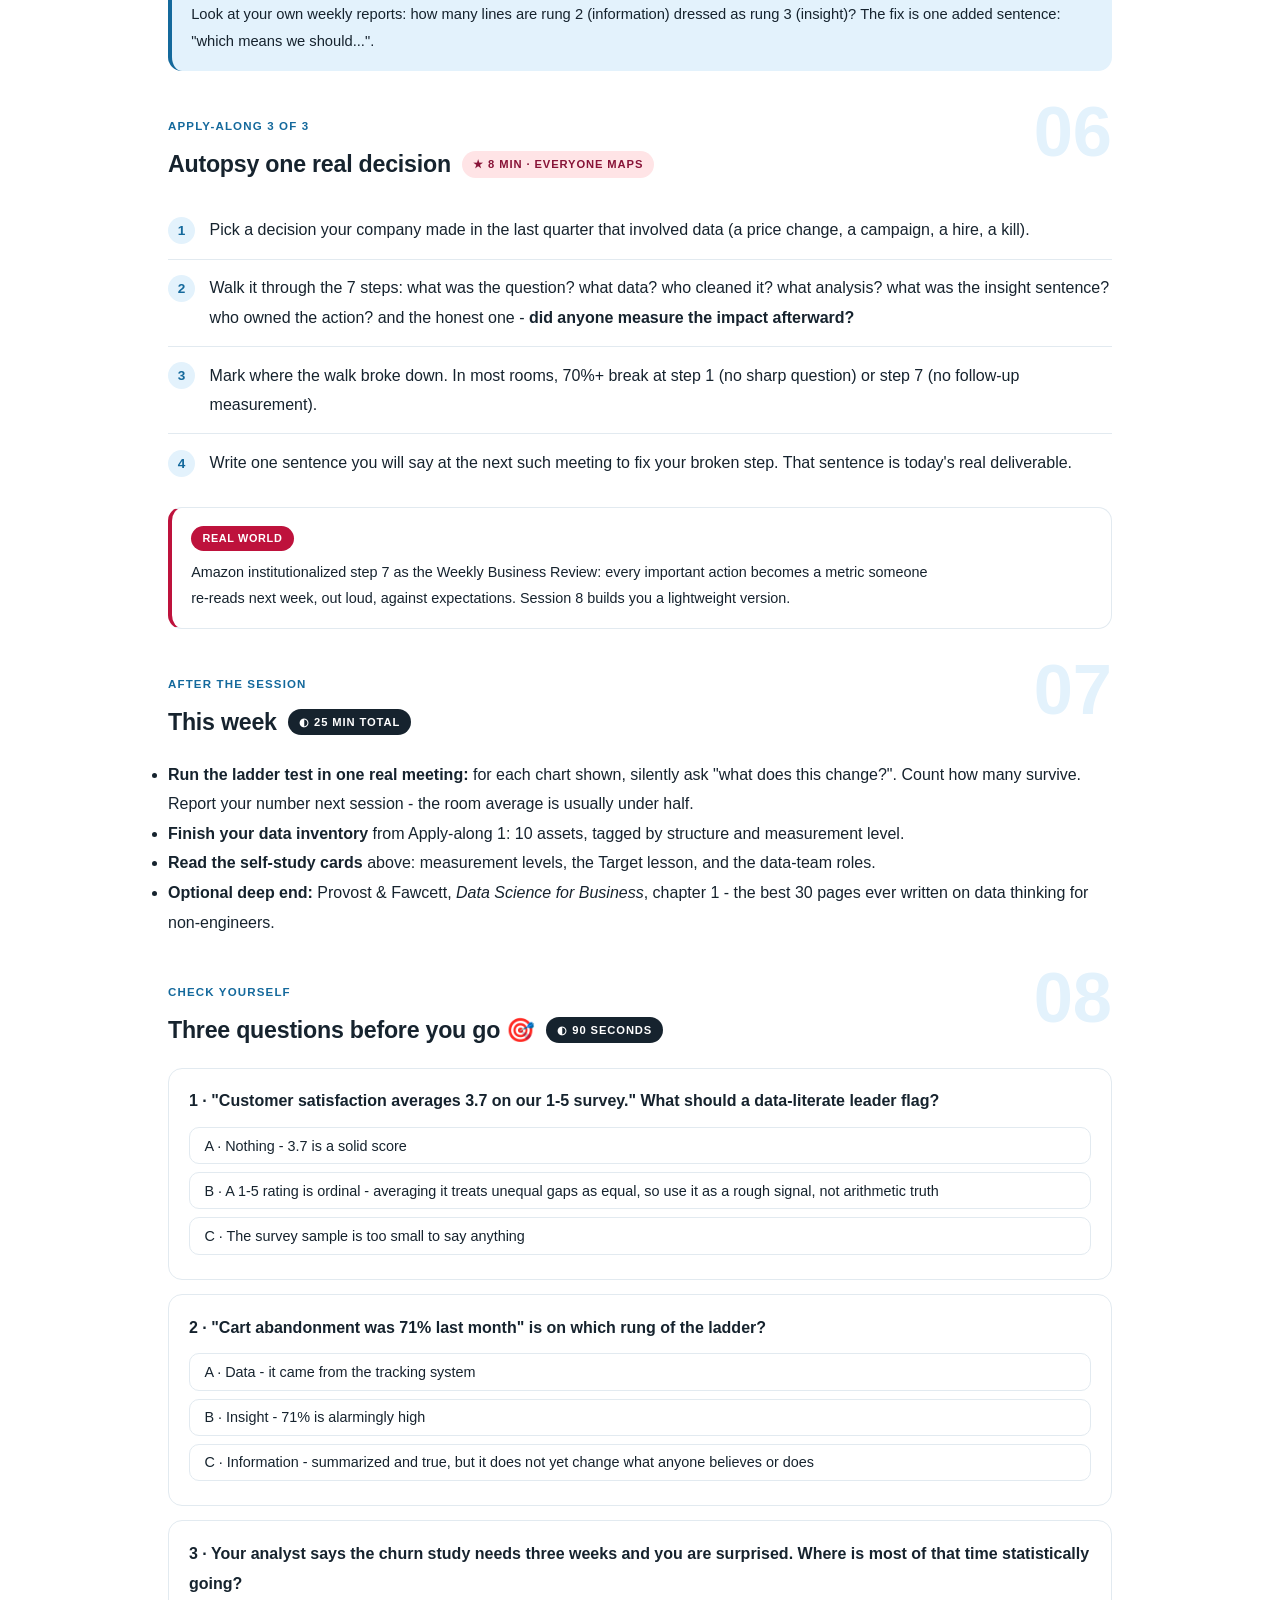
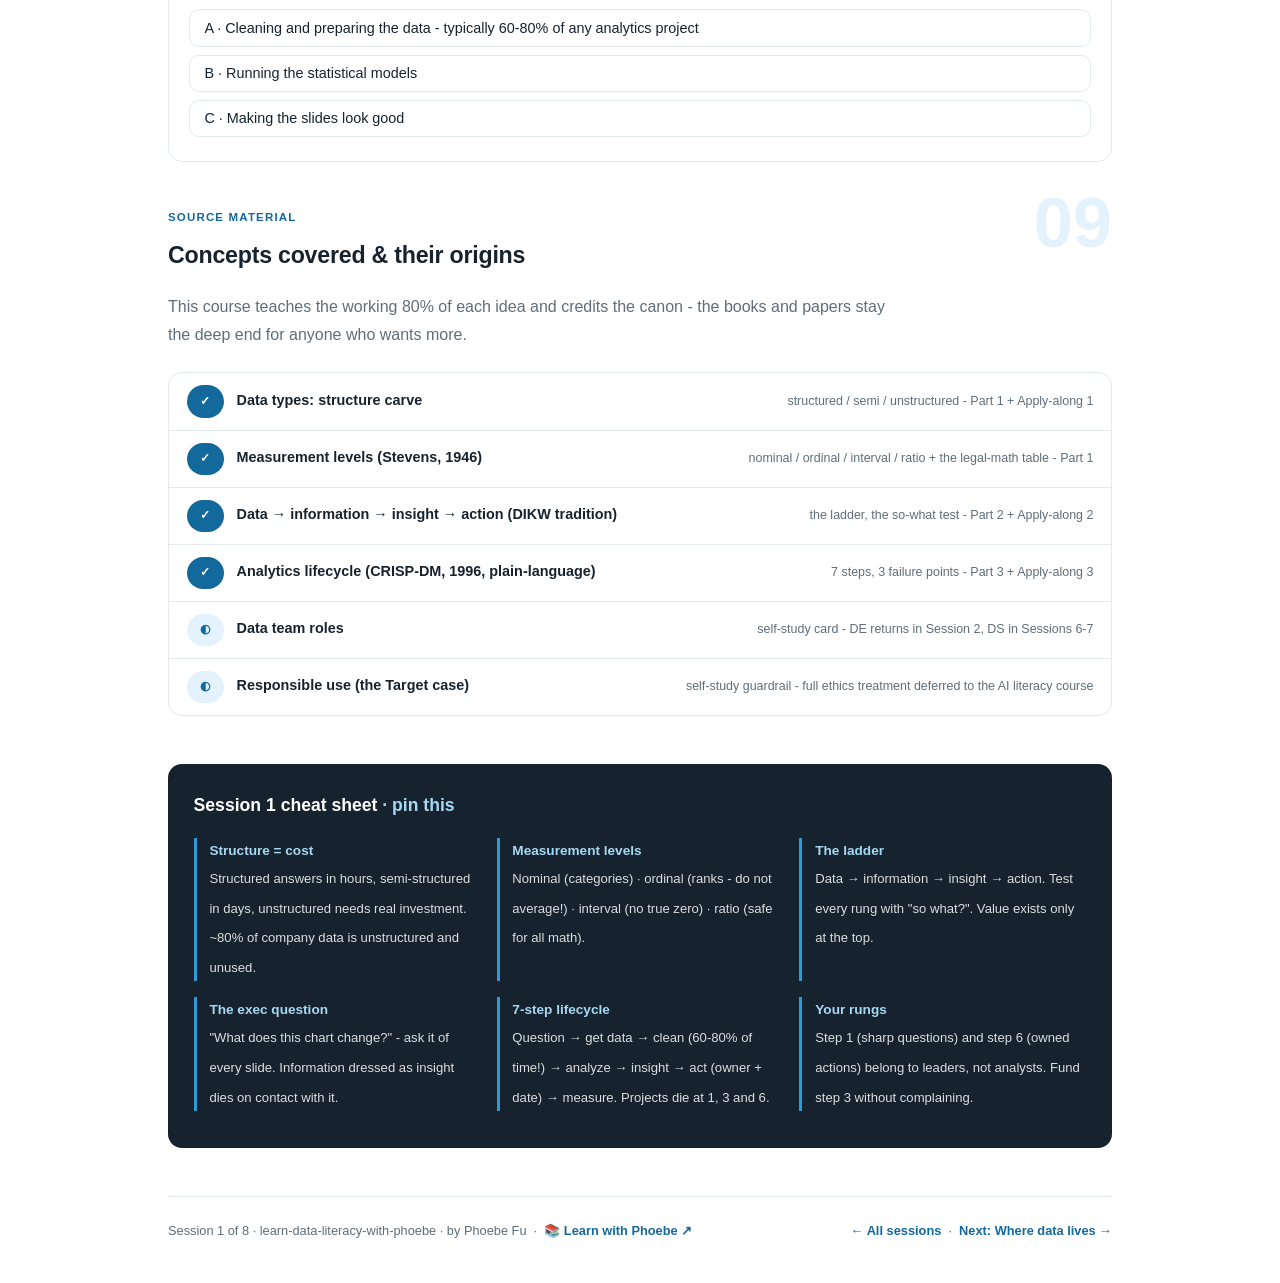
==== commit 9d262437: "Fix unreadable pills and labels: white text on the amber fill The "Real world" pill, build-along ste" ====
--- a/courses/01-think-in-data.html
+++ b/courses/01-think-in-data.html
@@ -19,7 +19,7 @@
 <meta name="twitter:image" content="https://phoebefu6.github.io/learn-data-literacy-with-phoebe/assets/og-cover.png">
 <!-- social:end -->
 <title>Session 1 · Think in data - learn data literacy with phoebe</title>
-<link rel="stylesheet" href="../assets/style.css?v=20">
+<link rel="stylesheet" href="../assets/style.css?v=21">
 </head>
 <body>
 
--- a/assets/style.css
+++ b/assets/style.css
@@ -281,7 +281,7 @@
   padding: .15rem .7rem;
 }
 .prompt-box.bad .label { background: var(--faint); color: var(--ink); }
-.prompt-box.good .label { background: var(--amber); color: var(--amber-ink); }
+.prompt-box.good .label { background: var(--amber); color: #fff; }
 .copy-btn {
   position: absolute;
   top: .7rem;
@@ -298,7 +298,7 @@
   transition: background .15s ease;
 }
 .copy-btn:hover { background: rgba(255,255,255,.22); }
-.copy-btn.copied { background: var(--amber); border-color: var(--amber); color: var(--amber-ink); }
+.copy-btn.copied { background: var(--amber); border-color: var(--amber); color: #fff; }
 
 /* ---------- demo steps ---------- */
 .steps { counter-reset: step; margin: .6rem 0 1rem; }
@@ -350,7 +350,7 @@
 .callout.example .ex-pill {
   display: inline-block;
   background: var(--amber);
-  color: var(--amber-ink);
+  color: #fff;
   border-radius: 999px;
   padding: .15rem .7rem;
   font-size: .68rem;
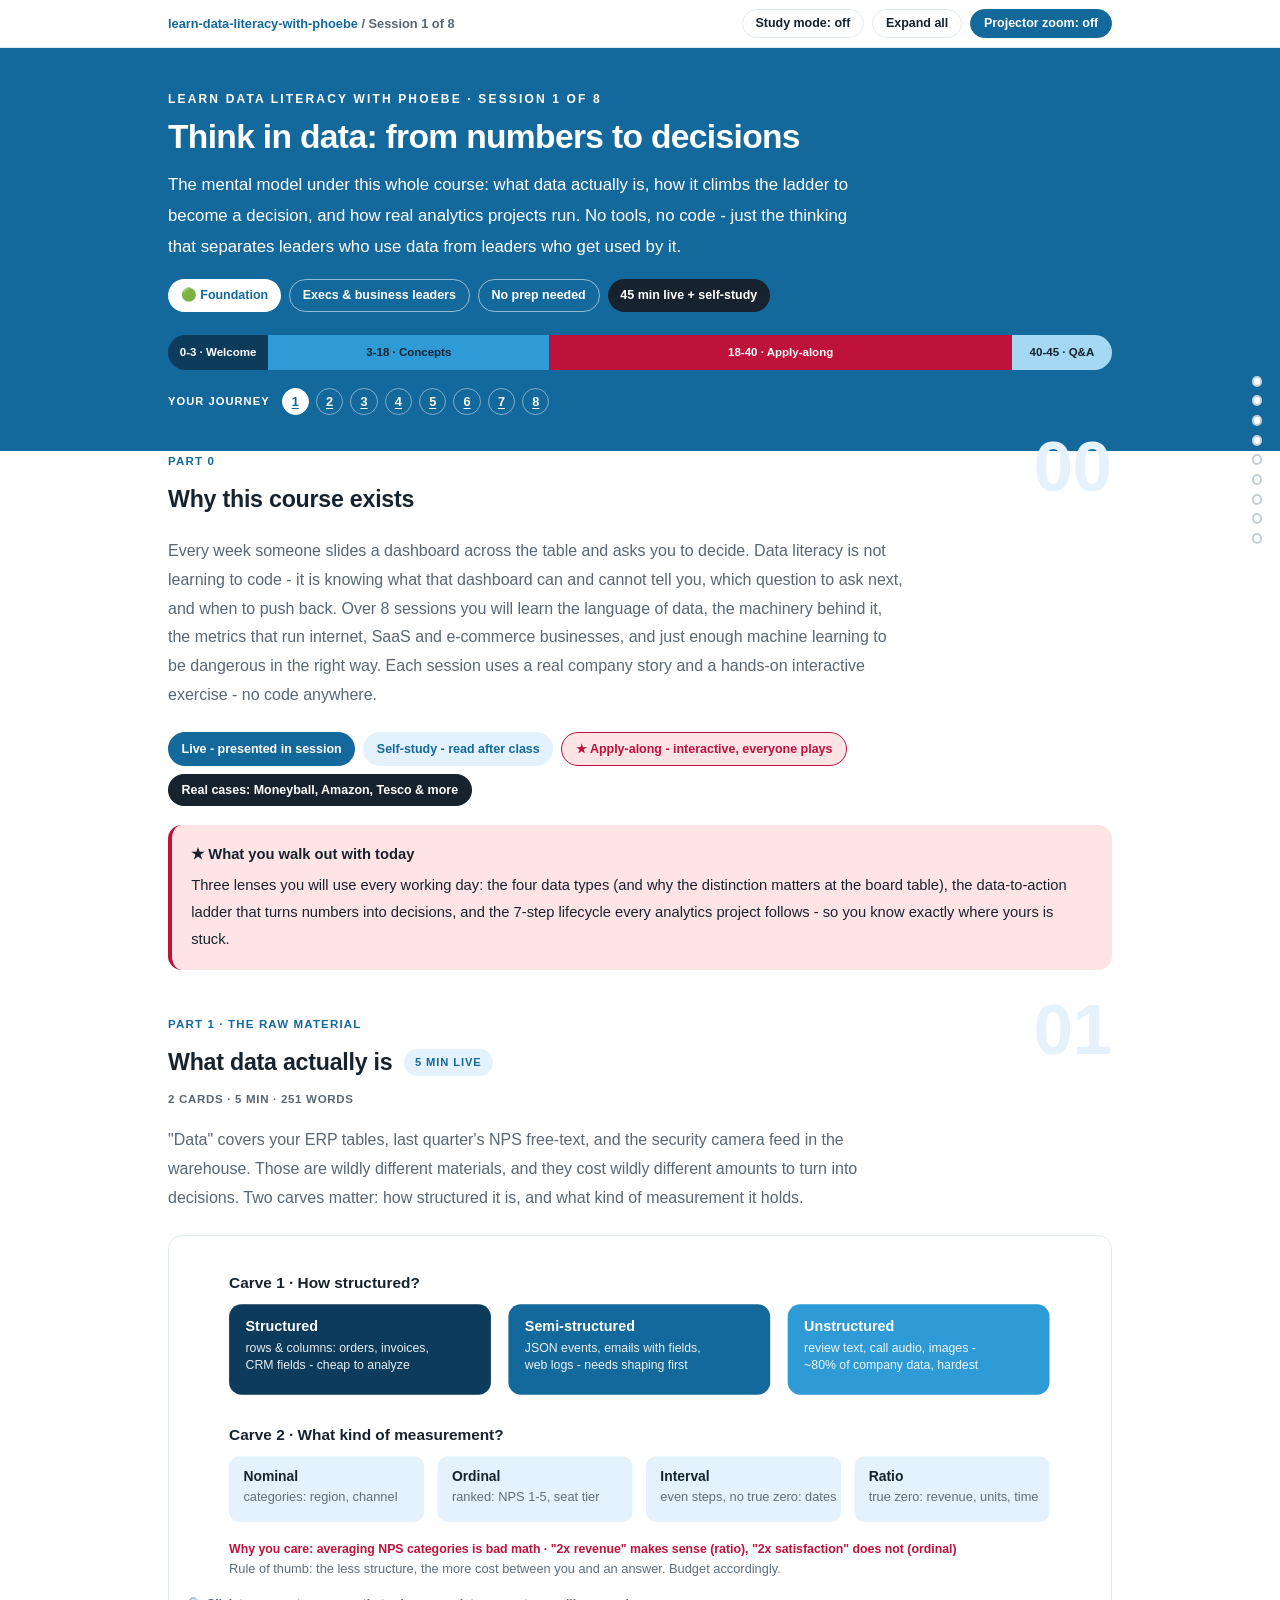
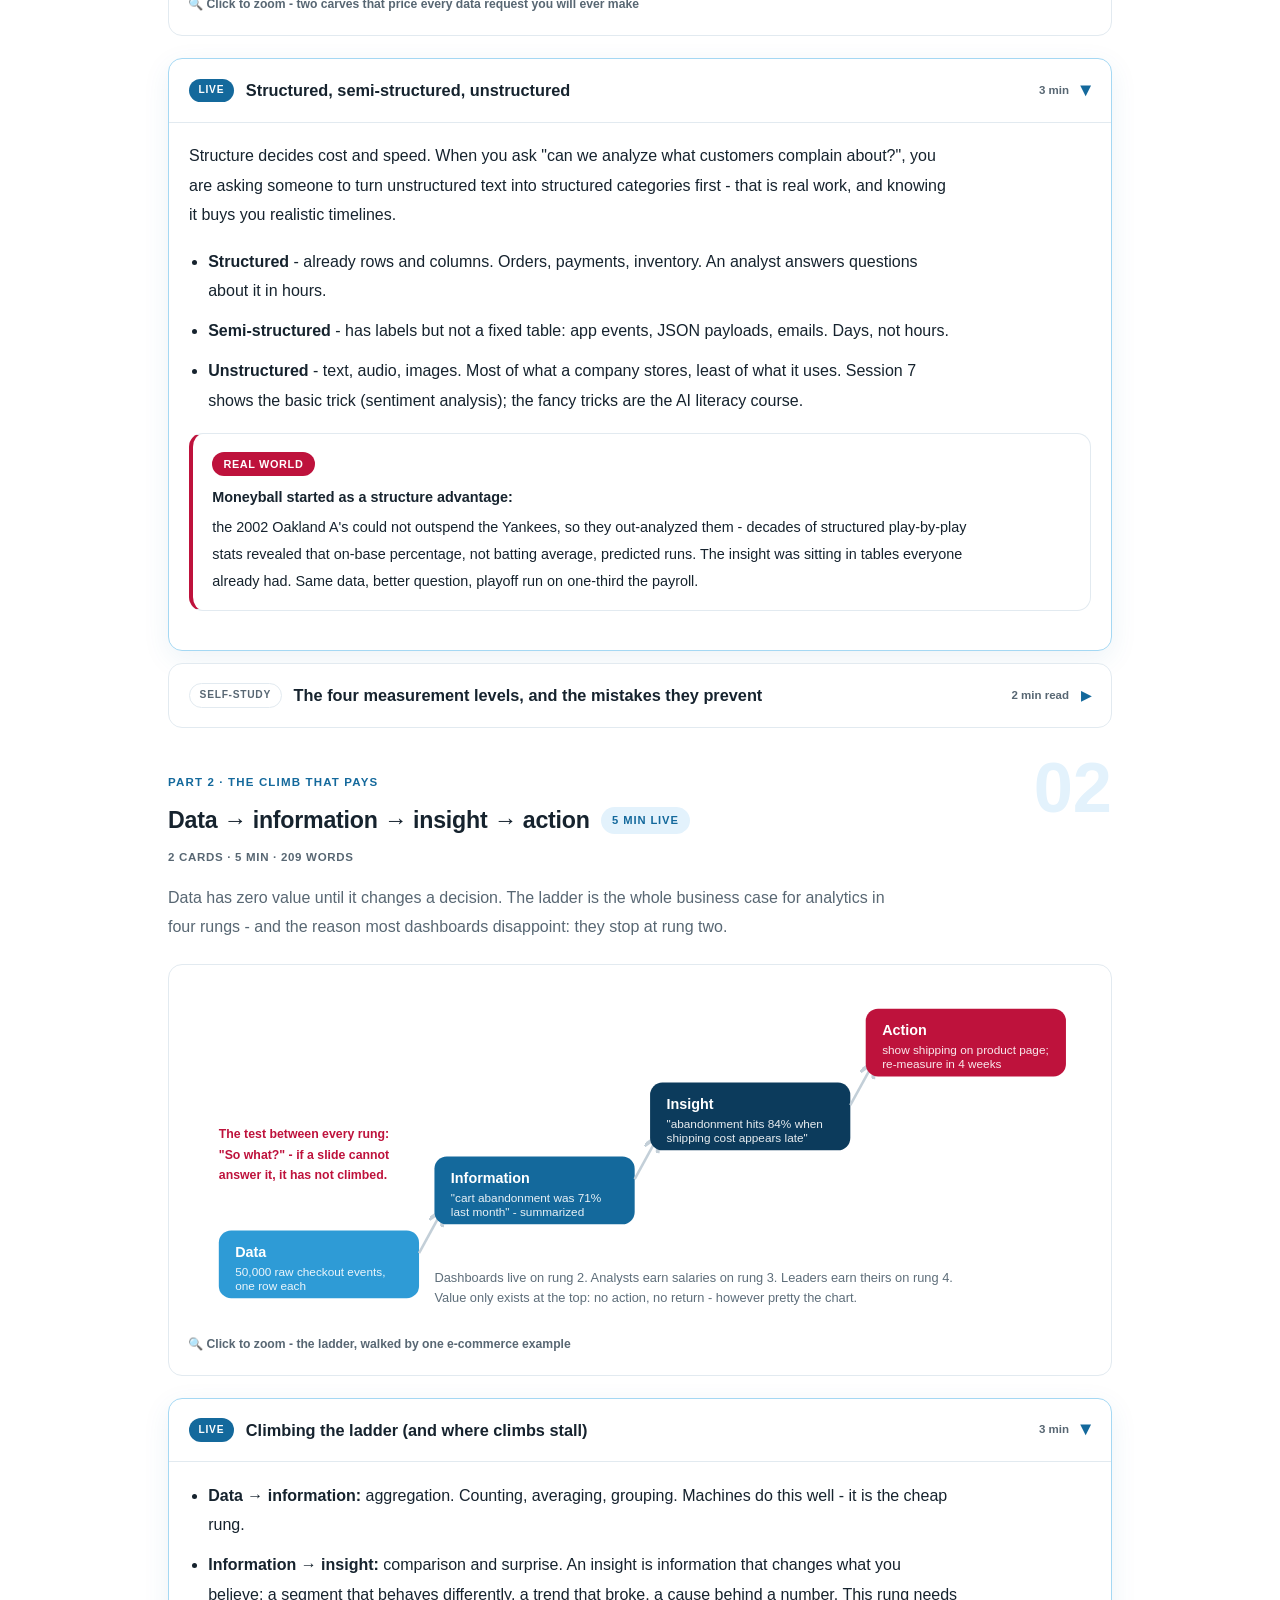
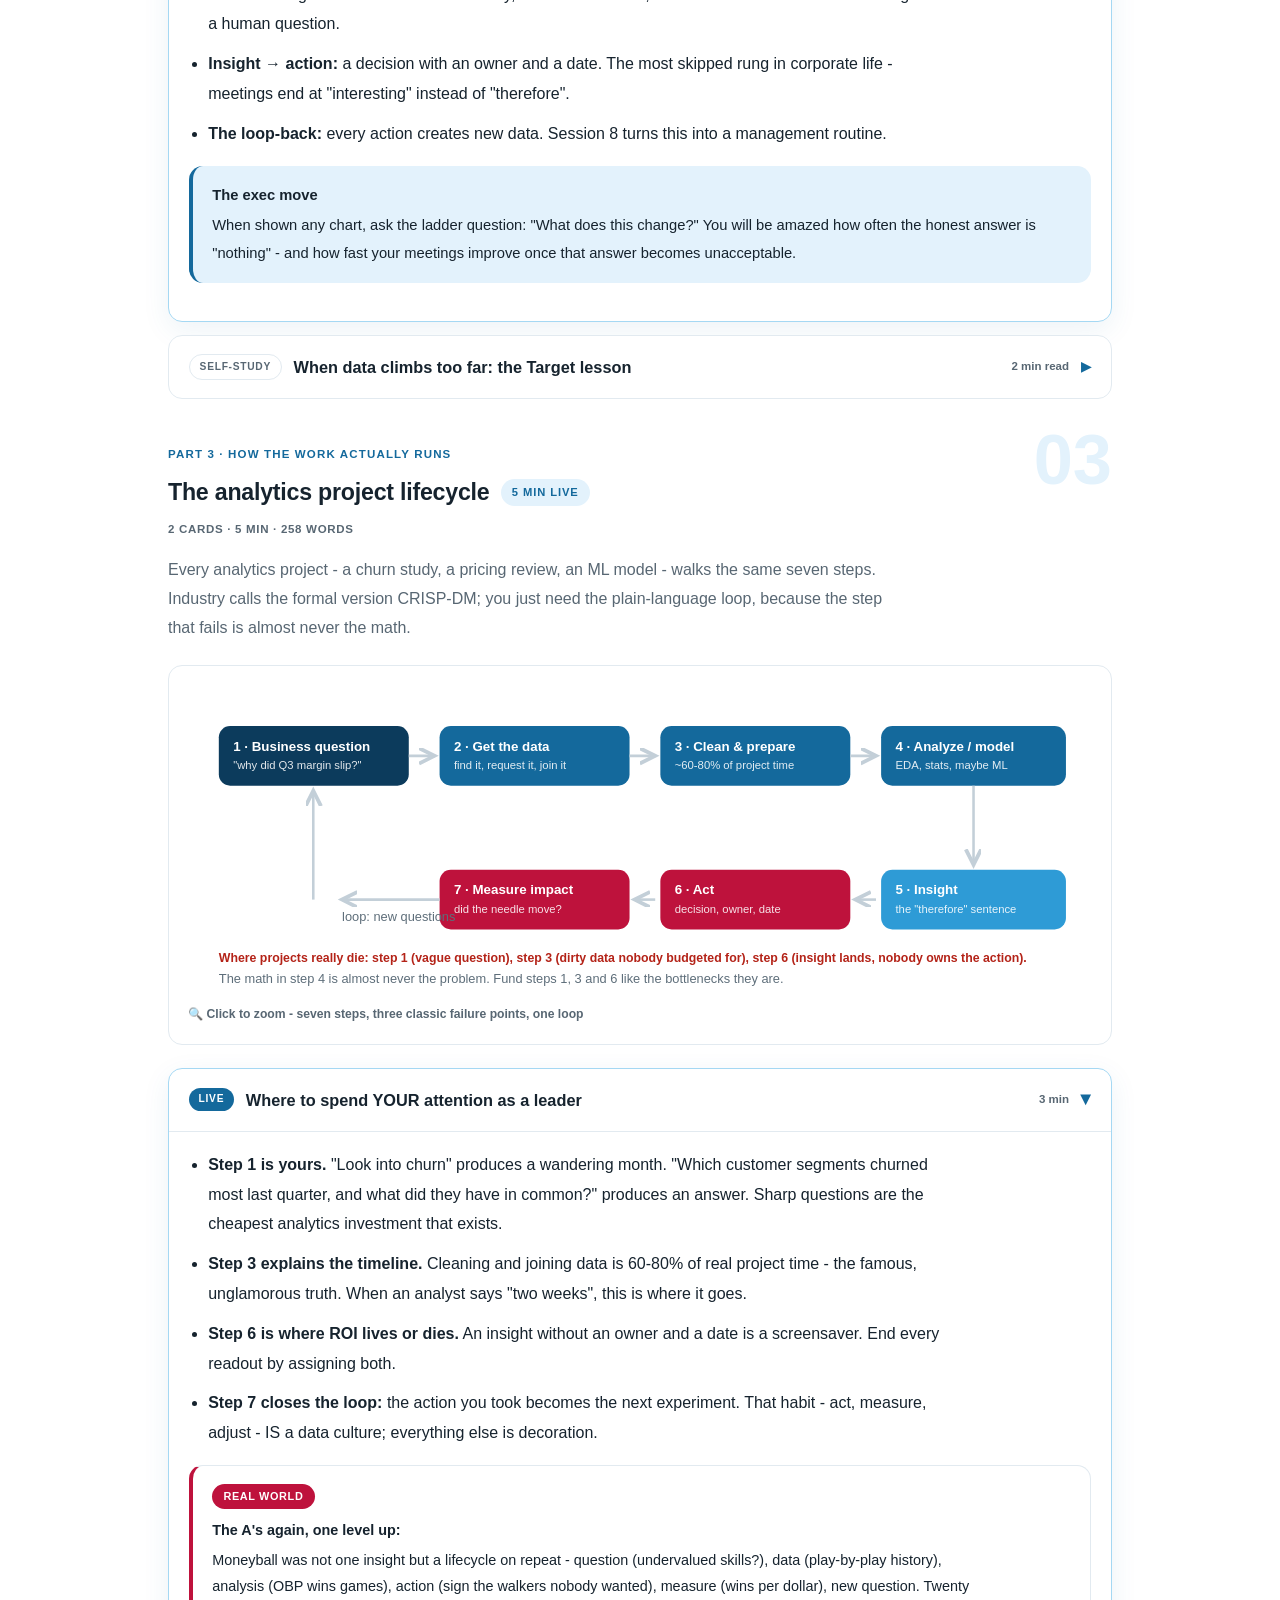
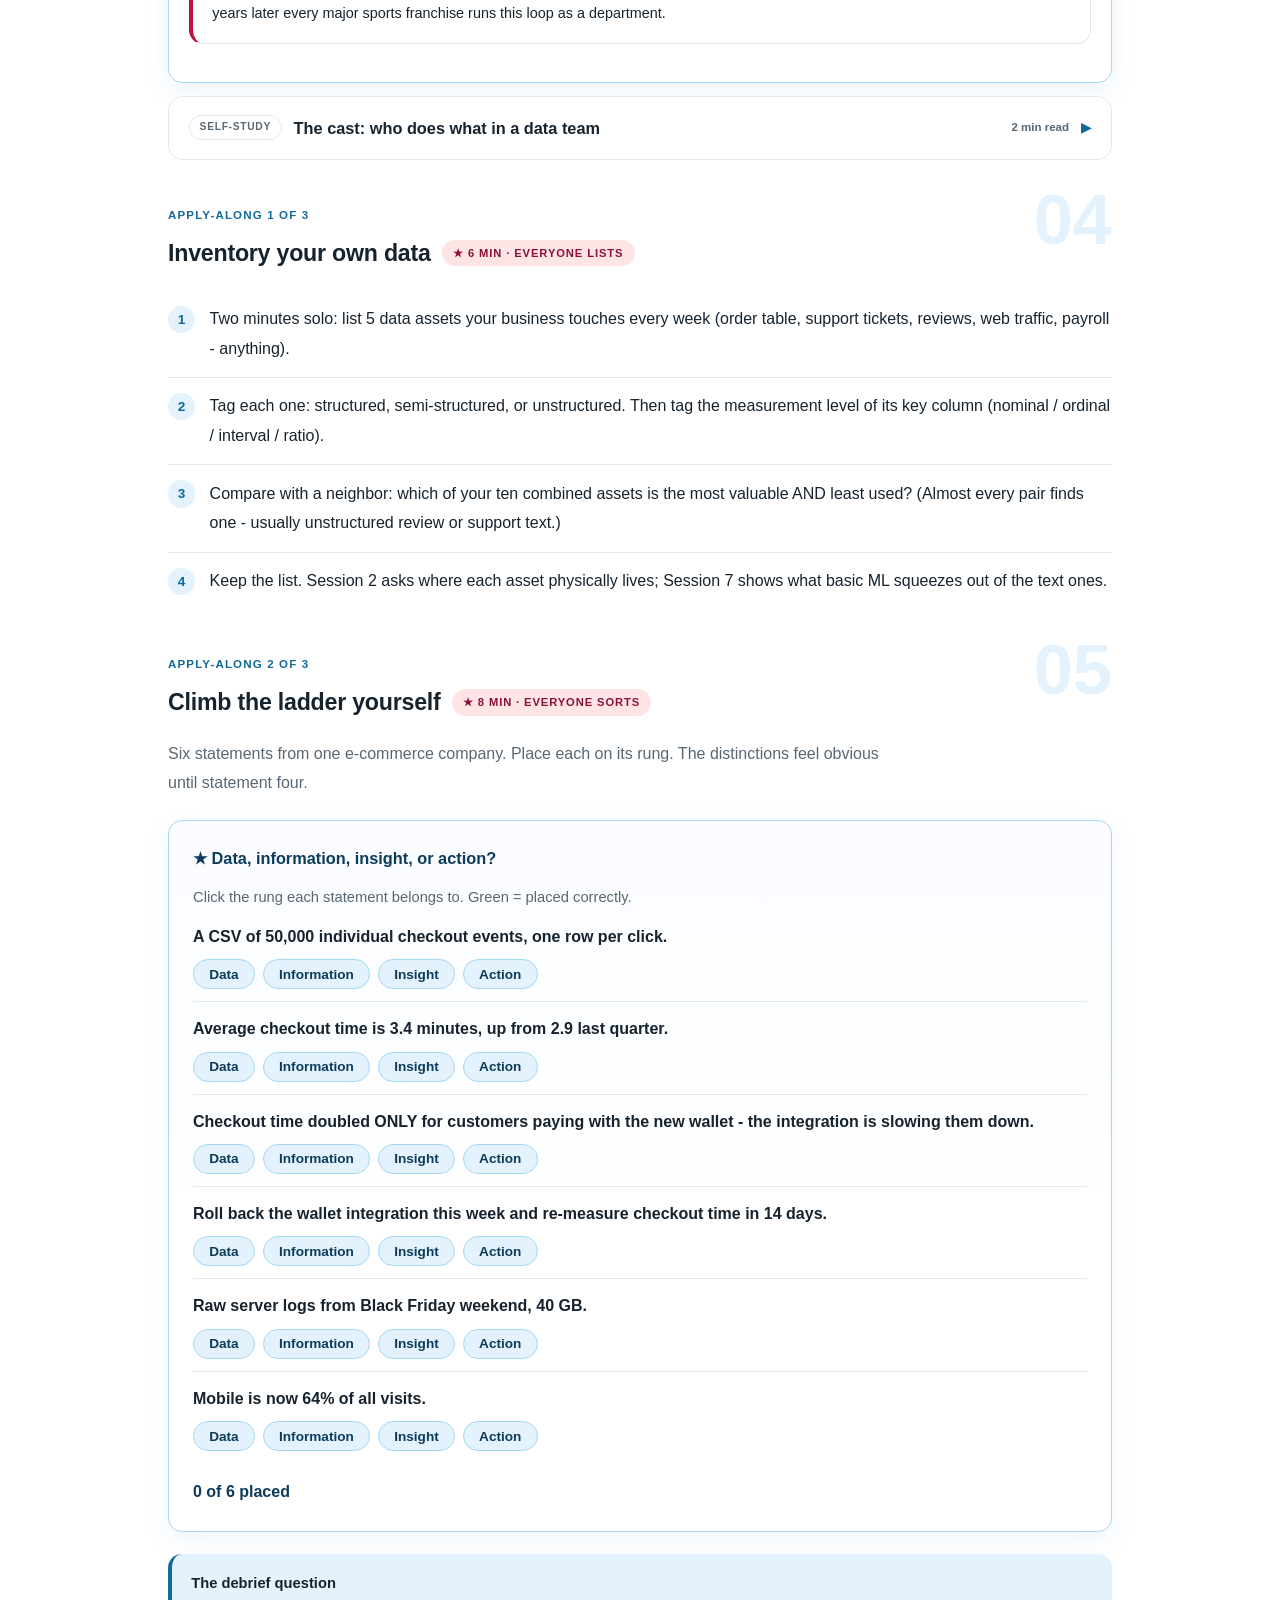
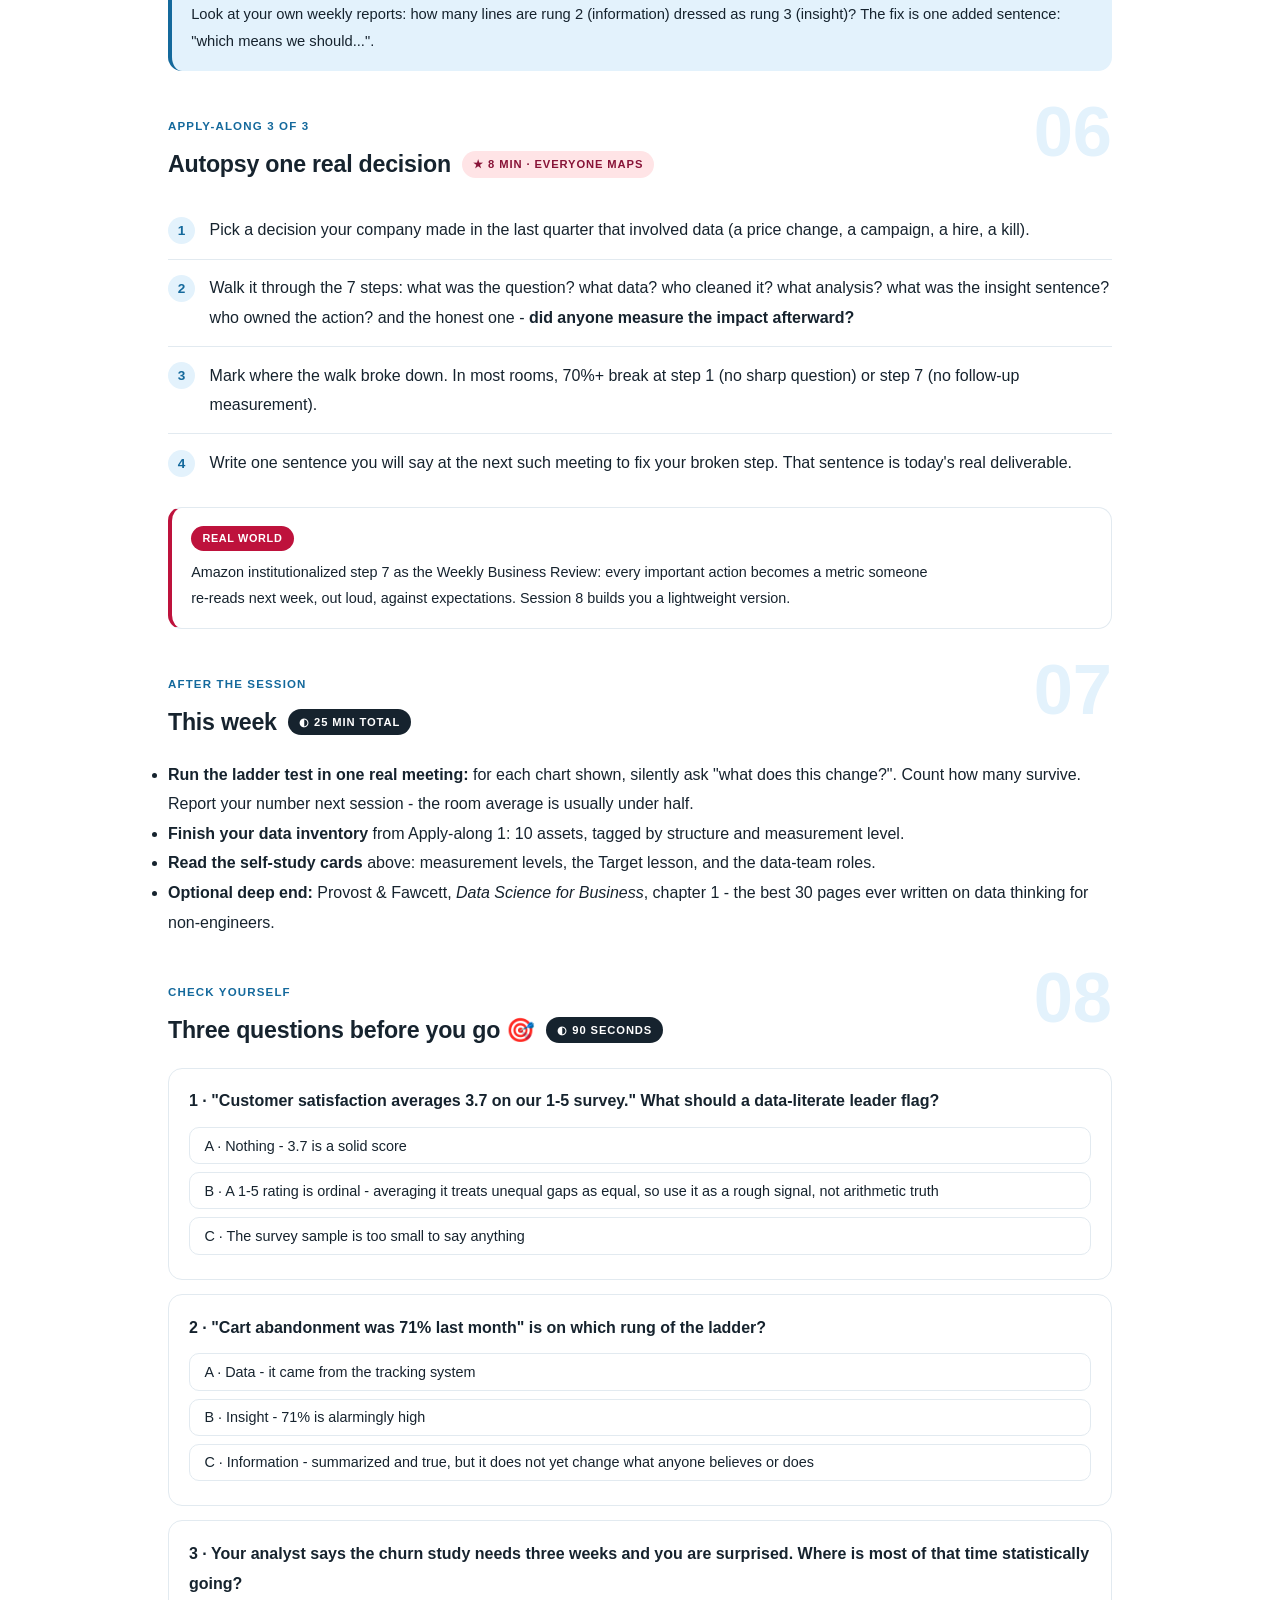
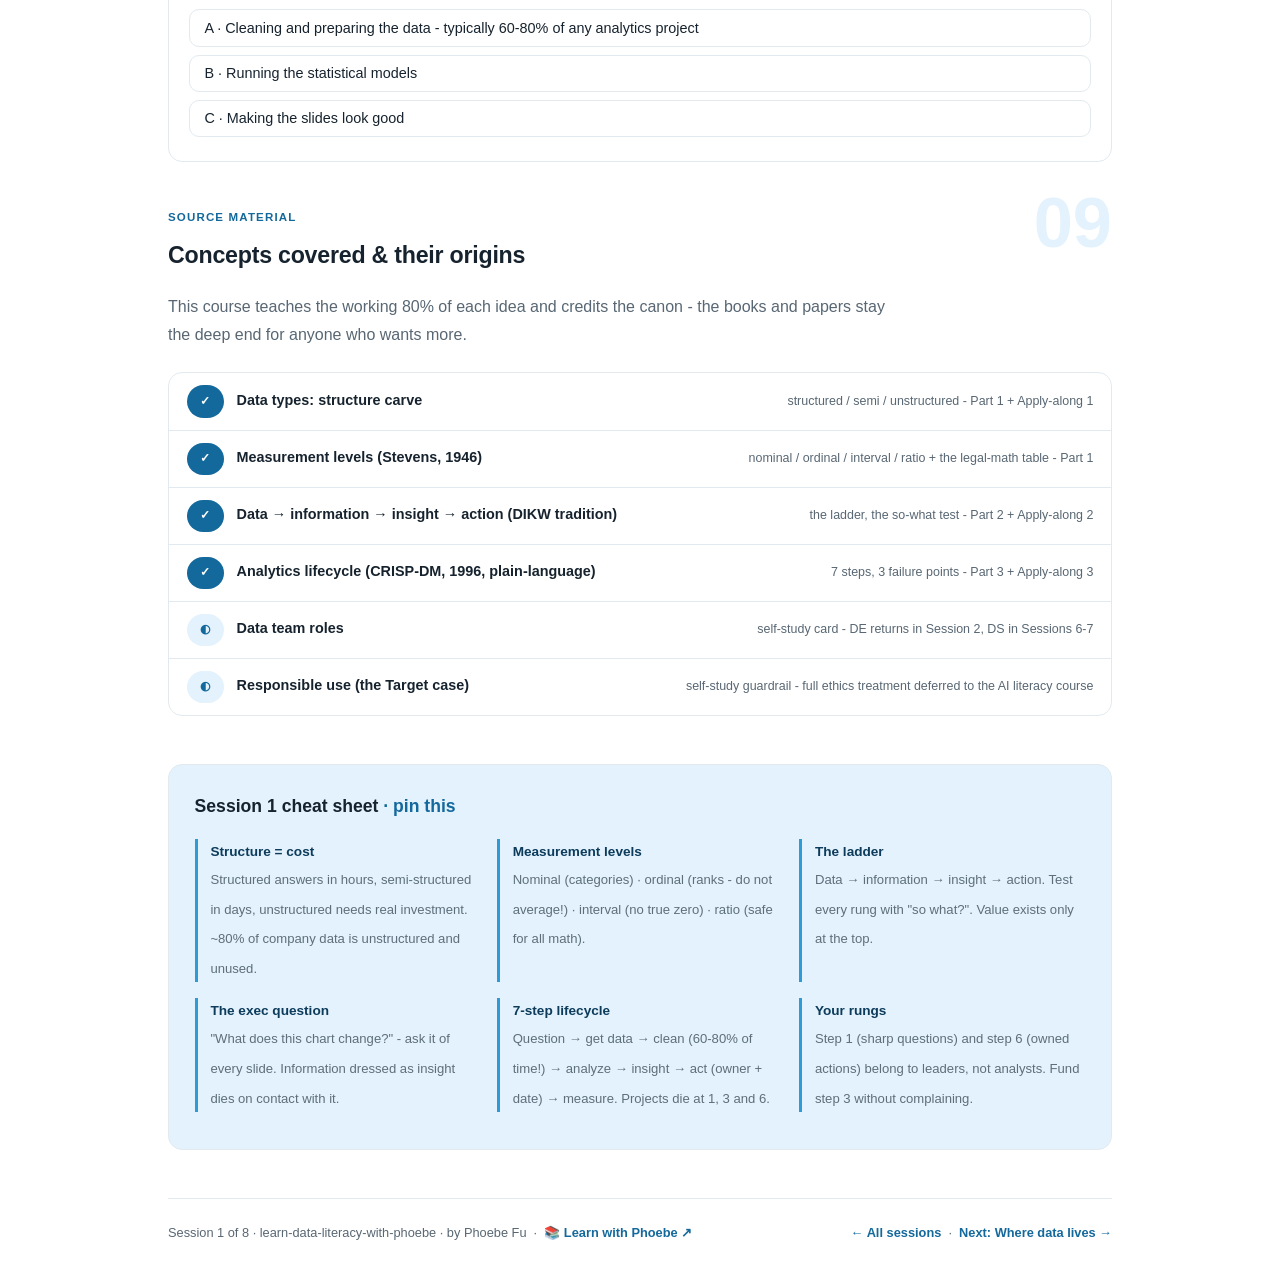
==== commit 2cf951c9: "Light surfaces everywhere: lightbox, cheat panel, code boxes; contrast and phone-width fixes Every d" ====
--- a/courses/01-think-in-data.html
+++ b/courses/01-think-in-data.html
@@ -19,7 +19,7 @@
 <meta name="twitter:image" content="https://phoebefu6.github.io/learn-data-literacy-with-phoebe/assets/og-cover.png">
 <!-- social:end -->
 <title>Session 1 · Think in data - learn data literacy with phoebe</title>
-<link rel="stylesheet" href="../assets/style.css?v=21">
+<link rel="stylesheet" href="../assets/style.css?v=37">
 </head>
 <body>
 
@@ -458,7 +458,7 @@
 
 </main>
 
-<script src="../assets/app.js?v=17"></script>
+<script src="../assets/app.js?v=37"></script>
 <script src="../assets/widgets.js?v=17"></script>
 </body>
 </html>
--- a/assets/style.css
+++ b/assets/style.css
@@ -8,15 +8,15 @@
   --indigo-soft: #A5D8F3;
   --indigo-50: #E3F2FC;
   --ink: #16232E;
-  --muted: #5E6E7A;
+  --muted: #586773;
   --faint: #C3CFD8;
   --hairline: #E2EAF0;
   --amber: #BE123C;
   --amber-ink: #881337;
   --amber-50: #FFE4E6;
   --paper: #FFFFFF;
-  --code-bg: #0B1B26;
-  --code-ink: #DCEAF2;
+  --code-bg: #E3F2FC;
+  --code-ink: #16232E;
   --radius: 14px;
 }
 
@@ -46,7 +46,7 @@
   font-size: .75rem;
   letter-spacing: .18em;
   text-transform: uppercase;
-  opacity: .85;
+  opacity: 1;
   font-weight: 600;
 }
 .masthead h1 {
@@ -57,7 +57,7 @@
   letter-spacing: -.02em;
 }
 .masthead h1 .accent { color: inherit; }
-.masthead .sub { font-size: 1.05rem; opacity: .92; max-width: 44rem; }
+.masthead .sub { font-size: 1.05rem; opacity: 1; max-width: 44rem; }
 
 .chip-row { display: flex; flex-wrap: wrap; gap: .5rem; margin-top: 1.1rem; }
 .chip {
@@ -71,7 +71,7 @@
   white-space: nowrap;
 }
 .chip.level { background: #fff; color: var(--indigo); }
-.chip.audience { background: rgba(255,255,255,.16); color: #fff; border: 1px solid rgba(255,255,255,.35); }
+.chip.audience { background: rgba(255,255,255,.08); color: #fff; border: 1px solid rgba(255,255,255,.35); }
 .chip.time { background: var(--ink); color: #fff; font-variant-numeric: tabular-nums; }
 
 /* ---------- agenda bar ---------- */
@@ -224,7 +224,7 @@
 .pill.light { background: var(--indigo-50); color: var(--indigo); }
 .pill.inkpill { background: var(--ink); color: #fff; }
 .pill.amber, .pill.peach { background: var(--amber-50); color: var(--amber); border: 1.5px solid var(--amber); }
-.pill.bare { color: var(--faint); }
+.pill.bare { color: var(--muted); }
 
 /* ---------- 4D grid ---------- */
 .grid-2 { display: grid; grid-template-columns: repeat(auto-fit, minmax(15rem, 1fr)); gap: .8rem; margin: .5rem 0 1rem; }
@@ -253,10 +253,11 @@
 table.clean td:first-child { font-weight: 600; }
 
 /* ---------- prompt boxes ---------- */
-.prompt-box {
+.prompt-box{
   position: relative;
-  background: var(--code-bg);
-  color: var(--code-ink);
+  background: #E3F2FC;
+  border: 1px solid #E2EAF0;
+  color: #16232E;
   border-radius: var(--radius);
   padding: 1.1rem 1.2rem;
   margin: 1rem 0 1.2rem;
@@ -266,12 +267,12 @@
   white-space: pre-wrap;
   word-break: break-word;
 }
-.prompt-box .label {
+.prompt-box .label{
   position: absolute;
   top: -0.7rem;
   left: 1rem;
-  background: var(--indigo);
-  color: #fff;
+  background: #14699C;
+  color: #FFFFFF;
   font-family: "Inter", -apple-system, sans-serif;
   font-size: .68rem;
   font-weight: 700;
@@ -282,13 +283,13 @@
 }
 .prompt-box.bad .label { background: var(--faint); color: var(--ink); }
 .prompt-box.good .label { background: var(--amber); color: #fff; }
-.copy-btn {
+.copy-btn{
   position: absolute;
   top: .7rem;
   right: .7rem;
-  background: rgba(255,255,255,.1);
-  border: 1px solid rgba(255,255,255,.25);
-  color: #fff;
+  background: #FFFFFF;
+  border: 1px solid #E2EAF0;
+  color: #16232E;
   border-radius: 999px;
   padding: .25rem .8rem;
   font-size: .72rem;
@@ -297,7 +298,7 @@
   font-family: "Inter", -apple-system, sans-serif;
   transition: background .15s ease;
 }
-.copy-btn:hover { background: rgba(255,255,255,.22); }
+.copy-btn:hover { background: #E2EAF0; }
 .copy-btn.copied { background: var(--amber); border-color: var(--amber); color: #fff; }
 
 /* ---------- demo steps ---------- */
@@ -387,11 +388,11 @@
   gap: .4rem;
 }
 
-.lightbox {
+.lightbox{
   position: fixed;
   inset: 0;
   z-index: 100;
-  background: rgba(22,35,46,.9);
+  background: rgba(255,255,255,.97);
   display: none;
   align-items: center;
   justify-content: center;
@@ -399,8 +400,10 @@
   cursor: zoom-out;
 }
 .lightbox.open { display: flex; }
-.lightbox .inner {
+.lightbox .inner{
   background: #fff;
+  border: 1px solid #E2EAF0;
+  box-shadow: 0 10px 40px rgba(22,35,46,.14);
   border-radius: var(--radius);
   padding: 2rem;
   max-width: 94vw;
@@ -408,13 +411,12 @@
   overflow: auto;
 }
 .lightbox .inner svg, .lightbox .inner img { width: min(88vw, 70rem); height: auto; }
-.lightbox .close-hint {
+.lightbox .close-hint{
   position: fixed;
   top: 1rem; right: 1.4rem;
-  color: #fff;
+  color: #16232E;
   font-size: .8rem;
   font-weight: 600;
-  opacity: .8;
 }
 
 /* ---------- courses covered ---------- */
@@ -433,19 +435,20 @@
 .covered-row .note { margin-left: auto; color: var(--muted); font-size: .78rem; text-align: right; }
 
 /* ---------- cheat sheet footer ---------- */
-.cheat {
-  background: var(--ink);
-  color: #fff;
+.cheat{
+  background: #E3F2FC;
+  border: 1px solid #E2EAF0;
+  color: #16232E;
   border-radius: var(--radius);
   padding: 1.6rem 1.6rem 1.3rem;
   margin-top: 3rem;
 }
 .cheat h3 { font-size: 1.1rem; margin-bottom: 1rem; }
-.cheat h3 span { color: var(--indigo-soft); }
+.cheat h3 span { color: #14699C; }
 .cheat .grid-2 { gap: 1rem; }
 .cheat .cheat-item { border-left: 3px solid var(--indigo-mid); padding-left: .8rem; }
-.cheat .cheat-item b { display: block; font-size: .85rem; color: var(--indigo-soft); }
-.cheat .cheat-item span { font-size: .82rem; opacity: .85; }
+.cheat .cheat-item b { display: block; font-size: .85rem; color: #0C3B5C; }
+.cheat .cheat-item span { font-size: .82rem; color: #5E6E7A; }
 
 footer.pagefoot {
   border-top: 1px solid var(--hairline);
@@ -540,7 +543,7 @@
   margin-top: 1.1rem;
   flex-wrap: wrap;
 }
-.journey .jlabel { font-size: .7rem; font-weight: 700; text-transform: uppercase; letter-spacing: .09em; opacity: .8; margin-right: .3rem; }
+.journey .jlabel { font-size: .7rem; font-weight: 700; text-transform: uppercase; letter-spacing: .09em; opacity: 1; margin-right: .3rem; }
 .journey a {
   width: 1.7rem; height: 1.7rem;
   border-radius: 999px;
@@ -848,3 +851,28 @@
   color: var(--pv-flag);
 }
 /* === /LWP-PATCH === */
+
+/* layout-patch-3: phone-width overflow (2026-10-10) */
+.sql-bar { flex-wrap: wrap; }
+@media (max-width: 480px) {
+  .covered-row { flex-wrap: wrap; }
+  .covered-row .note { margin-left: 0; text-align: left; flex-basis: 100%; }
+  details.card summary { flex-wrap: wrap; }
+  details.card summary .mini { white-space: normal; }
+  .wk, .sqlbox, .prompt-box, pre { max-width: 100%; overflow-x: auto; }
+  .mono, code, strong, .note { overflow-wrap: anywhere; }
+  select, input[type=range], label { max-width: 100%; }
+  canvas, svg, img { max-width: 100%; height: auto; }
+  .tree-kids, .tree-node-wrap, .tree-node, .rb-night, .al-row, .gd-field, .tl-row, .sl-row { max-width: 100%; overflow-x: auto; }
+  .tl-cols, .sl-cols, .bb-cols, .ev-cols, [class$="-cols"] { grid-template-columns: 1fr !important; display: grid; }
+  .tl-cols > *, .sl-cols > *, [class$="-cols"] > * { min-width: 0; max-width: 100%; }
+  .mono { white-space: normal; }
+  .er-w, .bb-lab, .tl-lev, .sl-lev { max-width: 100%; white-space: normal; }
+}
+/* contrast-patch-2b */
+.cheat a { color: var(--indigo-deep, var(--ink)); }
+.chip.audience { background: transparent; border-color: rgba(255,255,255,.55); }
+.masthead a, .masthead .sub a { color: #fff; text-decoration: underline; text-underline-offset: 2px; }
+.prompt-box b, .prompt-box strong { color: var(--indigo-deep, var(--ink)); }
+.prompt-box span, .prompt-box em, .prompt-box i { color: inherit; }
+.pp-stamp i { color: var(--ink); }
